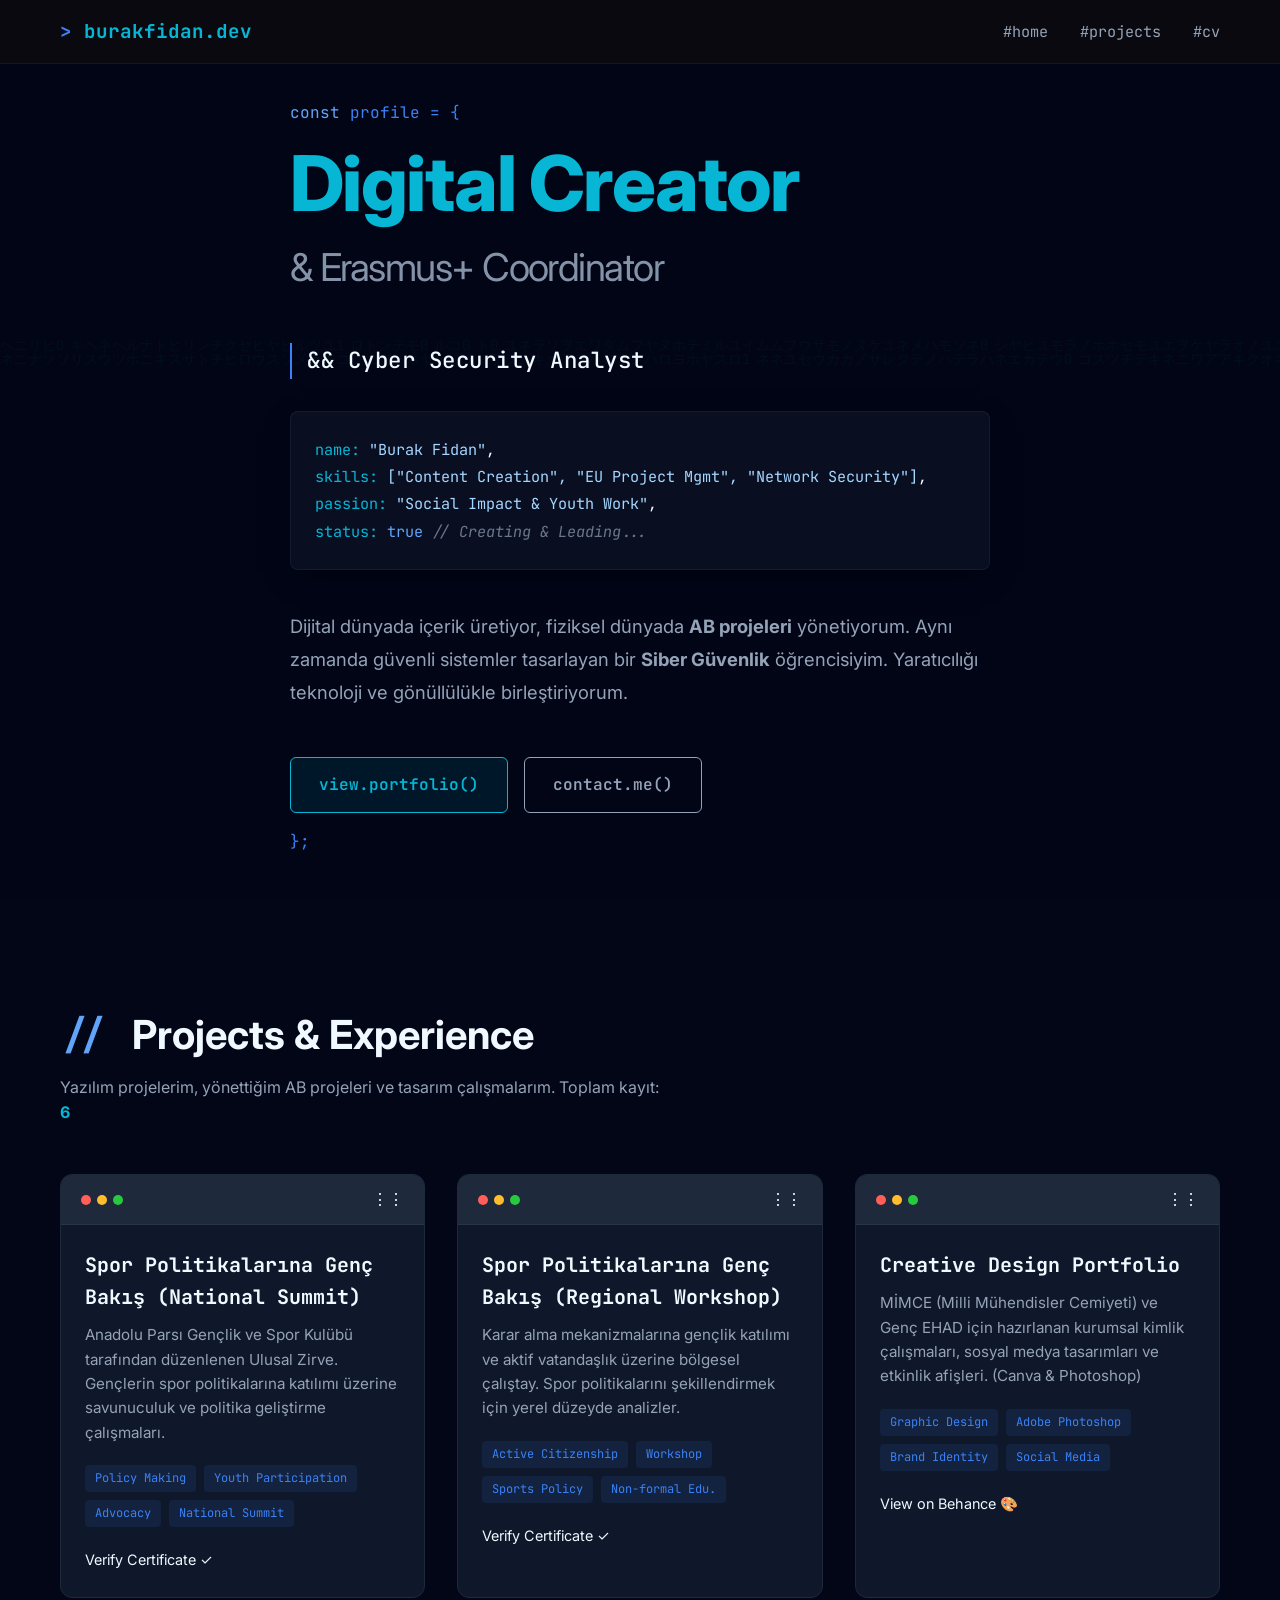
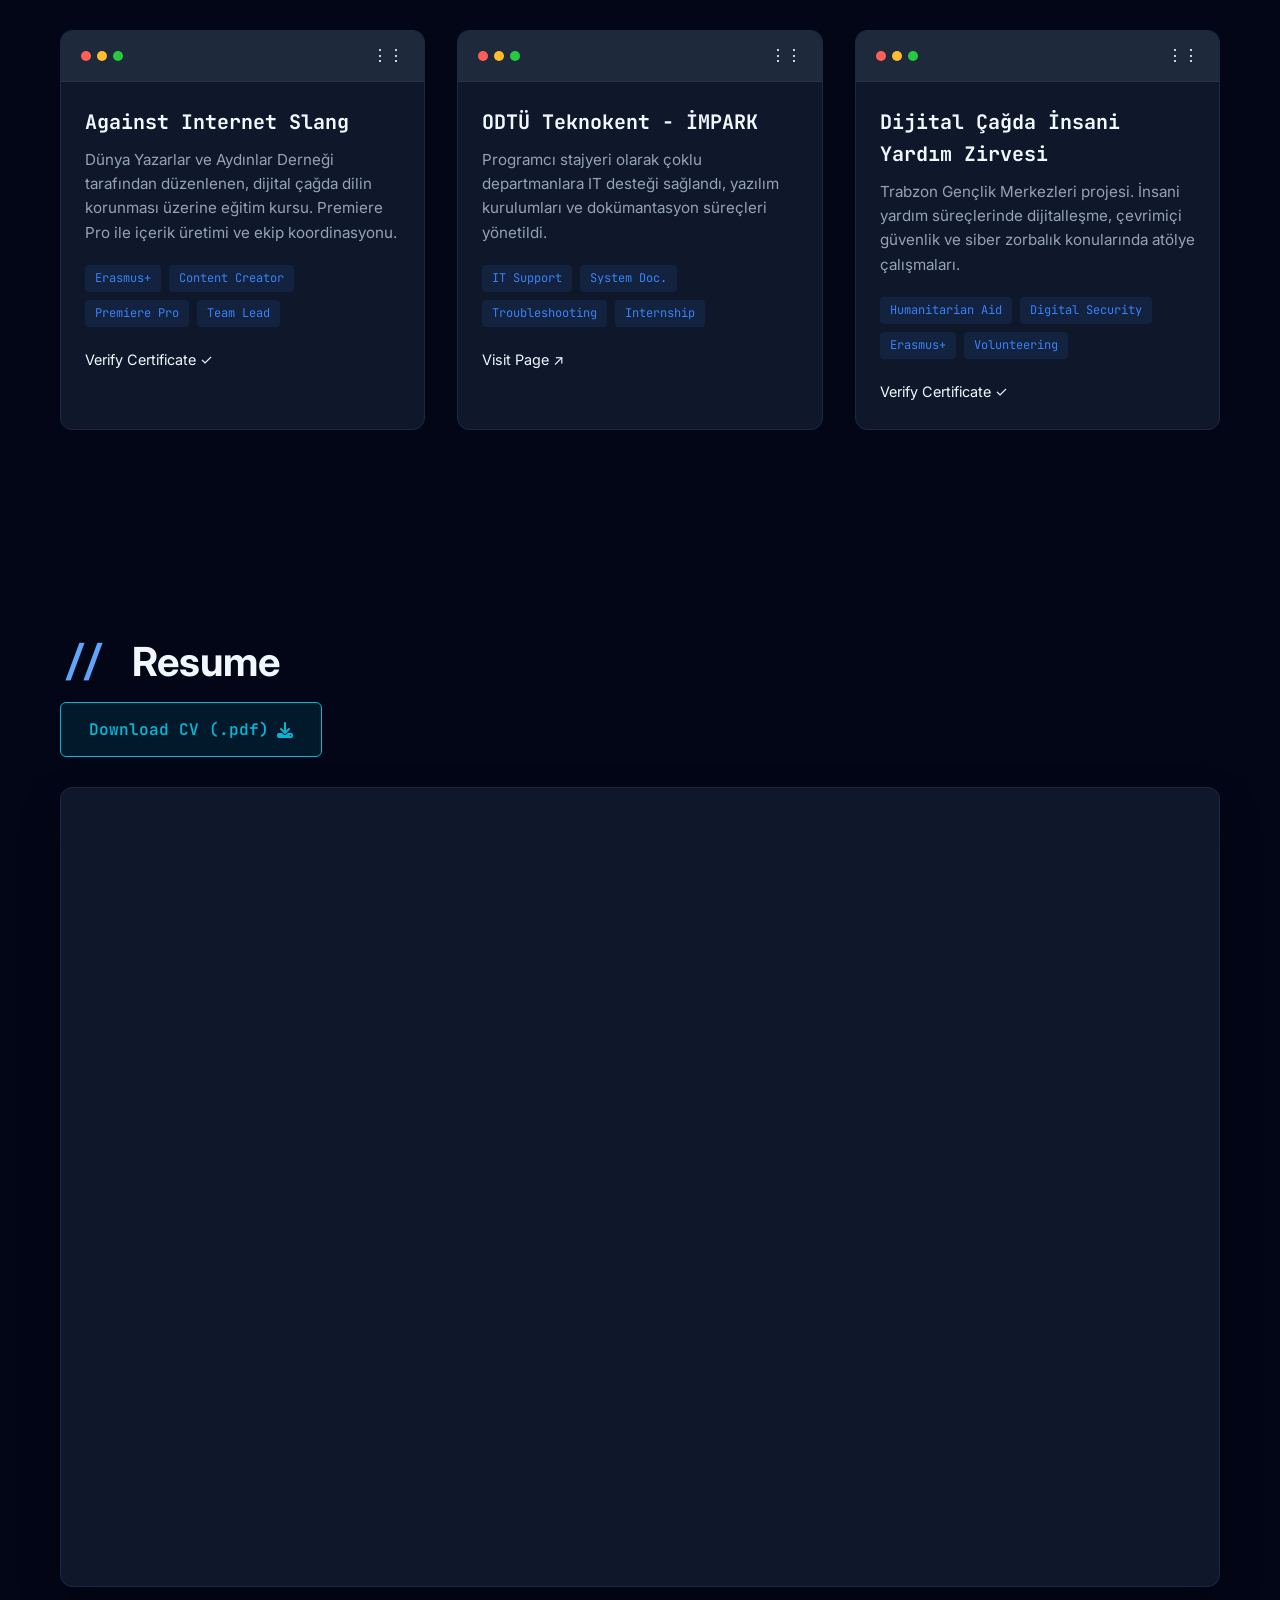
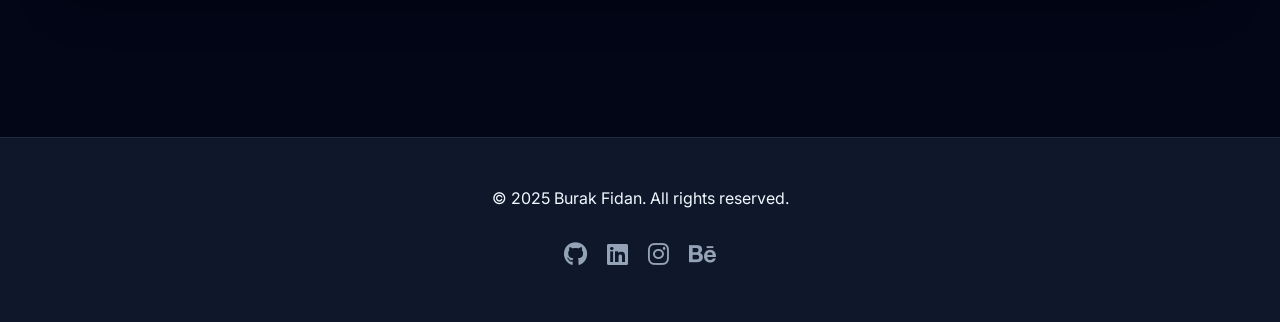
==== index.html @ ec89e3f3 "updated mails" ====
<!DOCTYPE html>
<html lang="tr">
<head>
    <meta charset="UTF-8">
    <meta name="viewport" content="width=device-width, initial-scale=1.0">
    <title>Burak Fidan | Cyber Security & Digital Creator</title>
    
    <link rel="stylesheet" href="styles.css">
    
    <link href="https://fonts.googleapis.com/css2?family=JetBrains+Mono:wght@300;400;500;600;700&family=Inter:wght@300;400;500;600;700&display=swap" rel="stylesheet">
    
    <link rel="stylesheet" href="https://cdnjs.cloudflare.com/ajax/libs/font-awesome/6.4.0/css/all.min.css">
</head>
<body>

    <canvas id="matrix" class="matrix-bg"></canvas>

    <header class="header">
        <nav class="nav">
            <div class="logo">burakfidan.dev</div>
            <ul class="nav-links">
                <li><a href="#home">#home</a></li>
                <li><a href="#projects">#projects</a></li>
                <li><a href="#cv">#cv</a></li>
            </ul>
        </nav>
    </header>

    <main>
        <section id="home" class="hero">
            <div class="container hero-container">
                <div class="hero-content">
                    <div class="code-prefix">
                        <span class="keyword">const</span> <span class="variable">profile</span> = {
                    </div>
                    
                    <h1 class="glitch-title">Digital Creator<br><span style="font-size: 0.6em; color: var(--text-secondary); font-weight: 400;">& Erasmus+ Coordinator</span></h1>
                    
                    <h2 class="hero-subtitle">&& Cyber Security Analyst</h2>

                    <div class="code-details">
                        <p>
                            <span class="key">name:</span> <span class="string">"Burak Fidan"</span>,<br>
                            <span class="key">skills:</span> <span class="string">["Content Creation", "EU Project Mgmt", "Network Security"]</span>,<br>
                            <span class="key">passion:</span> <span class="string">"Social Impact & Youth Work"</span>,<br>
                            <span class="key">status:</span> <span class="keyword">true</span> <span class="comment">// Creating & Leading...</span>
                        </p>
                    </div>

                    <p class="hero-description">
                        Dijital dünyada içerik üretiyor, fiziksel dünyada <strong>AB projeleri</strong> yönetiyorum. 
                        Aynı zamanda güvenli sistemler tasarlayan bir <strong>Siber Güvenlik</strong> öğrencisiyim. 
                        Yaratıcılığı teknoloji ve gönüllülükle birleştiriyorum.
                    </p>

                    <div class="cta-buttons">
                        <a href="#projects" class="btn btn-primary">
                            view.portfolio()
                        </a>
                        <a href="mailto:burakfedu@gmail.com" class="btn btn-secondary">
                            contact.me()
                        </a>
                    </div>
                    
                    <div class="code-prefix" style="margin-top: 1rem;">
                        };
                    </div>
                </div>
            </div>
        </section>

        <section id="projects" class="projects">
            <div class="container">
                <div class="section-header">
                    <h2 class="section-title"><span class="section-prefix">// </span>Projects & Experience</h2>
                    <p class="section-description">
                        Yazılım projelerim, yönettiğim AB projeleri ve tasarım çalışmalarım.
                        Toplam kayıt: <span id="projectCount" class="accent-text">0</span>
                    </p>
                </div>
                
                <div id="projects-grid" class="projects-grid"></div>
            </div>
        </section>

        <section id="cv" class="cv-section">
            <div class="container">
                <div class="section-header">
                    <h2 class="section-title"><span class="section-prefix">// </span>Resume</h2>
                    <div class="cv-controls">
                        <a href="cvBEF1.pdf" class="btn btn-primary" download>
                            Download CV (.pdf) <i class="fas fa-download"></i>
                        </a>
                    </div>
                </div>

                <div class="cv-container">
                    <div class="cv-viewer">
                        <iframe src="cvBEF1.pdf" title="CV Viewer"></iframe>
                    </div>
                </div>
            </div>
        </section>
    </main>

    <footer class="footer">
        <div class="container">
            <p>&copy; 2025 Burak Fidan. All rights reserved.</p>
            <div class="social-links">
                <a href="https://github.com/r8q" target="_blank" title="GitHub">
                    <i class="fab fa-github"></i>
                </a>
                
                <a href="https://linkedin.com/in/burakfidan" target="_blank" title="LinkedIn">
                    <i class="fab fa-linkedin"></i>
                </a>
                
                <a href="https://instagram.com/burakgsb" target="_blank" title="Instagram">
                    <i class="fab fa-instagram"></i>
                </a>

                <a href="https://www.behance.net/burakfday" target="_blank" title="Behance">
                    <i class="fab fa-behance"></i>
                </a>
            </div>
        </div>
    </footer>

    <script src="script.js"></script>
</body>
</html>
---- styles.css ----
@import url('https://fonts.googleapis.com/css2?family=JetBrains+Mono:wght@300;400;500;600;700&family=Inter:wght@300;400;500;600;700&display=swap');

:root {
    /* ARKA PLANLAR (Derin, Soğuk Gece Mavisi) */
    --bg-primary: #020617;   /* Çok koyu, siyaha yakın mavi */
    --bg-secondary: #0f172a; /* Bir tık açık, kartlar için */
    --bg-tertiary: #1e293b;  /* Başlık çubukları için */
    
    /* VURGU RENKLERİ (Sadece Mavi Tonları - Sarı Yok!) */
    --accent-green: #06b6d4; /* Ana Butonlar ve Vurgular (Camgöbeği/Cyan) */
    --accent-blue: #3b82f6;  /* İkincil detaylar (Elektrik Mavisi) */
    --accent-purple: #60a5fa; /* Üçüncü ton (Açık Gök Mavisi) */
    
    /* METİN RENKLERİ */
    --text-primary: #f0f9ff; /* Buz beyazı */
    --text-secondary: #94a3b8; /* Gri-Mavi metalik yazı */
    --border-color: #1e293b;
    
    /* Kod Renkleri (IDE Görünümü İçin) */
    --code-keyword: #c678dd;
    --code-string: #98c379;
    --code-comment: #5c6370;
}

* { margin: 0; padding: 0; box-sizing: border-box; }

html { scroll-behavior: smooth; }

body {
    font-family: 'Inter', sans-serif;
    background: var(--bg-primary);
    color: var(--text-primary);
    overflow-x: hidden;
    line-height: 1.6;
}

/* Matrix Effect Canvas */
.matrix-bg {
    position: fixed;
    top: 0; left: 0;
    width: 100%; height: 100%;
    z-index: -1;
    opacity: 0.05; /* Arka planı çok boğmaması için kısık opaklık */
    pointer-events: none;
}

.container {
    max-width: 1200px;
    margin: 0 auto;
    padding: 0 20px;
}

/* HEADER & NAV */
.header {
    position: fixed;
    top: 0; left: 0; width: 100%;
    background: rgba(2, 6, 23, 0.9); /* Temaya uygun koyu zemin */
    backdrop-filter: blur(10px);
    border-bottom: 1px solid rgba(255,255,255,0.05);
    z-index: 1000;
    padding: 1rem 0;
}

.nav {
    display: flex;
    justify-content: space-between;
    align-items: center;
    max-width: 1200px;
    margin: 0 auto;
    padding: 0 20px;
}

.logo {
    font-family: 'JetBrains Mono', monospace;
    font-weight: 700;
    color: var(--accent-green);
    font-size: 1.2rem;
}
.logo::before { content: '> '; color: var(--accent-blue); }

.nav-links {
    display: flex;
    gap: 2rem;
    list-style: none;
}

.nav-links a {
    color: var(--text-secondary);
    text-decoration: none;
    font-family: 'JetBrains Mono', monospace;
    font-size: 0.95rem;
    transition: color 0.3s;
}

.nav-links a:hover { color: var(--accent-green); }

/* --- HERO BÖLÜMÜ (KARŞILAMA EKRANI) --- */
.hero {
    min-height: 100vh;
    display: flex;
    align-items: center;
    padding-top: 100px;
    position: relative; 
    z-index: 5;
}

.hero-content {
    max-width: 900px;
    padding-bottom: 2rem;
}

/* Kod Ön Ekleri (const profile = { gibi) */
.code-prefix {
    font-family: 'JetBrains Mono', monospace;
    color: var(--accent-blue);
    margin-bottom: 1rem;
    font-size: 1rem;
}
.keyword { color: var(--accent-purple); }
.variable { color: var(--accent-blue); }
.string { color: #a5d6ff; } /* Mavi tonlu string rengi */
.key { color: var(--accent-green); }
.comment { color: var(--text-secondary); opacity: 0.7; font-style: italic; }

/* 1. Ana Başlık: Digital Creator */
.glitch-title {
    font-size: clamp(3rem, 6vw, 5.5rem);
    line-height: 1.1;
    font-weight: 800;
    margin-bottom: 1rem;
    color: var(--accent-green);
    letter-spacing: -0.02em;
}

/* 2. Alt Satır: Erasmus+ Coordinator */
.glitch-title span {
    display: block;
    margin-top: 15px; /* Digital Creator ile arasını açar */
    margin-bottom: 15px;
    font-size: 0.5em !important;
    color: var(--text-secondary);
    font-weight: 300;
    line-height: 1.4;
    opacity: 0.9;
}

/* 3. İkinci Başlık: Cyber Security Analyst */
.hero-subtitle {
    font-family: 'JetBrains Mono', monospace;
    font-size: 1.4rem;
    color: var(--text-primary);
    margin-top: 3rem; /* Yukarıdaki blokla arasını İYİCE AÇTIK */
    margin-bottom: 2rem;
    font-weight: 500;
    letter-spacing: 0.5px;
    border-left: 2px solid var(--accent-blue);
    padding-left: 15px; /* Sol tarafa çizgi ekleyip vurguladık */
}

/* 4. Kod Kutusu (Code Box) - Geri Getirilen Tasarım */
.code-details {
    background: rgba(15, 23, 42, 0.6); /* Yarı saydam koyu zemin */
    padding: 1.5rem;
    border-radius: 8px;
    border-left: 3px solid var(--accent-green); /* Neon sol çizgi */
    border: 1px solid rgba(255, 255, 255, 0.05); /* İnce çerçeve */
    font-family: 'JetBrains Mono', monospace;
    font-size: 0.95rem;
    line-height: 1.8;
    margin-bottom: 2.5rem;
    box-shadow: 0 10px 30px -10px rgba(0, 0, 0, 0.5); /* Derinlik */
    overflow-x: auto;
}

/* 5. Açıklama Metni */
.hero-description {
    font-size: 1.15rem;
    line-height: 1.8;
    color: var(--text-secondary);
    max-width: 700px;
    margin-bottom: 3rem;
}

/* BUTONLAR */
.cta-buttons {
    display: flex;
    gap: 1rem;
    position: relative;
    z-index: 10;
}

.btn {
    padding: 14px 28px;
    border-radius: 6px;
    text-decoration: none;
    font-family: 'JetBrains Mono', monospace;
    font-weight: 600;
    transition: all 0.3s ease;
    border: 1px solid transparent;
    display: inline-flex;
    align-items: center;
    gap: 8px;
}

.btn-primary {
    background: rgba(6, 182, 212, 0.1);
    border-color: var(--accent-green);
    color: var(--accent-green);
}
.btn-primary:hover {
    background: var(--accent-green);
    color: #020617; /* Hover olunca yazı siyah olsun */
    box-shadow: 0 0 20px rgba(6, 182, 212, 0.4);
}

.btn-secondary {
    border-color: var(--text-secondary);
    color: var(--text-secondary);
}
.btn-secondary:hover {
    border-color: var(--text-primary);
    color: var(--text-primary);
    background: rgba(255, 255, 255, 0.05);
}

/* PROJECTS SECTION */
.projects { padding: 100px 0; }

.section-title {
    font-size: 2.5rem;
    margin-bottom: 0.5rem;
    font-weight: 700;
}
.section-prefix { color: var(--accent-purple); font-family: 'JetBrains Mono', monospace; }
.section-description { color: var(--text-secondary); max-width: 600px; }
.accent-text { color: var(--accent-green); font-weight: bold; }

.projects-grid {
    display: grid;
    grid-template-columns: repeat(auto-fit, minmax(350px, 1fr));
    gap: 2rem;
    margin-top: 3rem;
}

.project-card {
    background: var(--bg-secondary);
    border: 1px solid var(--border-color);
    border-radius: 12px;
    overflow: hidden;
    transition: transform 0.3s, box-shadow 0.3s, border-color 0.3s;
    position: relative;
}
.project-card:hover {
    transform: translateY(-7px);
    border-color: var(--accent-green);
    box-shadow: 0 10px 30px rgba(6, 182, 212, 0.15);
}

.project-header {
    background: var(--bg-tertiary);
    padding: 12px 20px;
    display: flex;
    justify-content: space-between;
    align-items: center;
    border-bottom: 1px solid rgba(255,255,255,0.05);
}

.project-dots { display: flex; gap: 6px; }
.terminal-dot { width: 10px; height: 10px; border-radius: 50%; }
.dot-red { background: #ff5f56; }
.dot-yellow { background: #ffbd2e; }
.dot-green { background: #27ca3f; }

.project-body { padding: 1.5rem; }
.project-title { 
    color: var(--text-primary); 
    margin-bottom: 10px; 
    font-family: 'JetBrains Mono'; 
    font-size: 1.25rem;
}
.project-card:hover .project-title { color: var(--accent-green); }

.project-description { 
    font-size: 0.95rem; 
    color: var(--text-secondary); 
    margin-bottom: 20px; 
    line-height: 1.6;
}

.project-stack { display: flex; flex-wrap: wrap; gap: 8px; margin-bottom: 20px; }
.stack-item {
    font-size: 0.75rem;
    padding: 4px 10px;
    background: rgba(59, 130, 246, 0.1);
    color: var(--accent-blue);
    border-radius: 4px;
    font-family: 'JetBrains Mono';
}

.project-links a {
    color: var(--text-primary);
    text-decoration: none;
    font-size: 0.9rem;
    margin-right: 15px;
    border-bottom: 1px solid transparent;
    transition: all 0.2s;
}
.project-links a:hover {
    color: var(--accent-green);
    border-bottom-color: var(--accent-green);
}

/* CV SECTION */
.cv-section { padding: 100px 0; background: var(--bg-primary); }

.cv-viewer {
    width: 100%;
    height: 85vh;
    min-height: 800px;
    background: var(--bg-secondary);
    border: 1px solid var(--border-color);
    border-radius: 12px;
    margin-top: 30px;
    overflow: hidden;
    box-shadow: 0 20px 40px rgba(0,0,0,0.3);
}
.cv-viewer iframe { width: 100%; height: 100%; border: none; }

/* FOOTER */
.footer {
    padding: 3rem 0;
    text-align: center;
    border-top: 1px solid var(--border-color);
    margin-top: 50px;
    background: var(--bg-secondary);
}
.social-links { margin-top: 1.5rem; display: flex; justify-content: center; gap: 20px; }
.social-links a { 
    color: var(--text-secondary); 
    font-size: 1.5rem; 
    transition: transform 0.3s, color 0.3s;
}
.social-links a:hover { 
    color: var(--accent-green); 
    transform: translateY(-3px);
}

/* SCROLLBAR */
::-webkit-scrollbar { width: 10px; }
::-webkit-scrollbar-track { background: var(--bg-primary); }
::-webkit-scrollbar-thumb { 
    background: var(--bg-tertiary); 
    border-radius: 5px; 
}
::-webkit-scrollbar-thumb:hover { background: var(--accent-blue); }

/* Responsive Adjustments */
@media (max-width: 768px) {
    .nav-links { display: none; }
    .hero { padding-top: 120px; align-items: flex-start; }
    .hero h1 { font-size: 2.8rem; }
    .cv-viewer { height: 60vh; min-height: 500px; }
    .cta-buttons { flex-direction: column; width: 100%; }
    .btn { width: 100%; justify-content: center; }
}
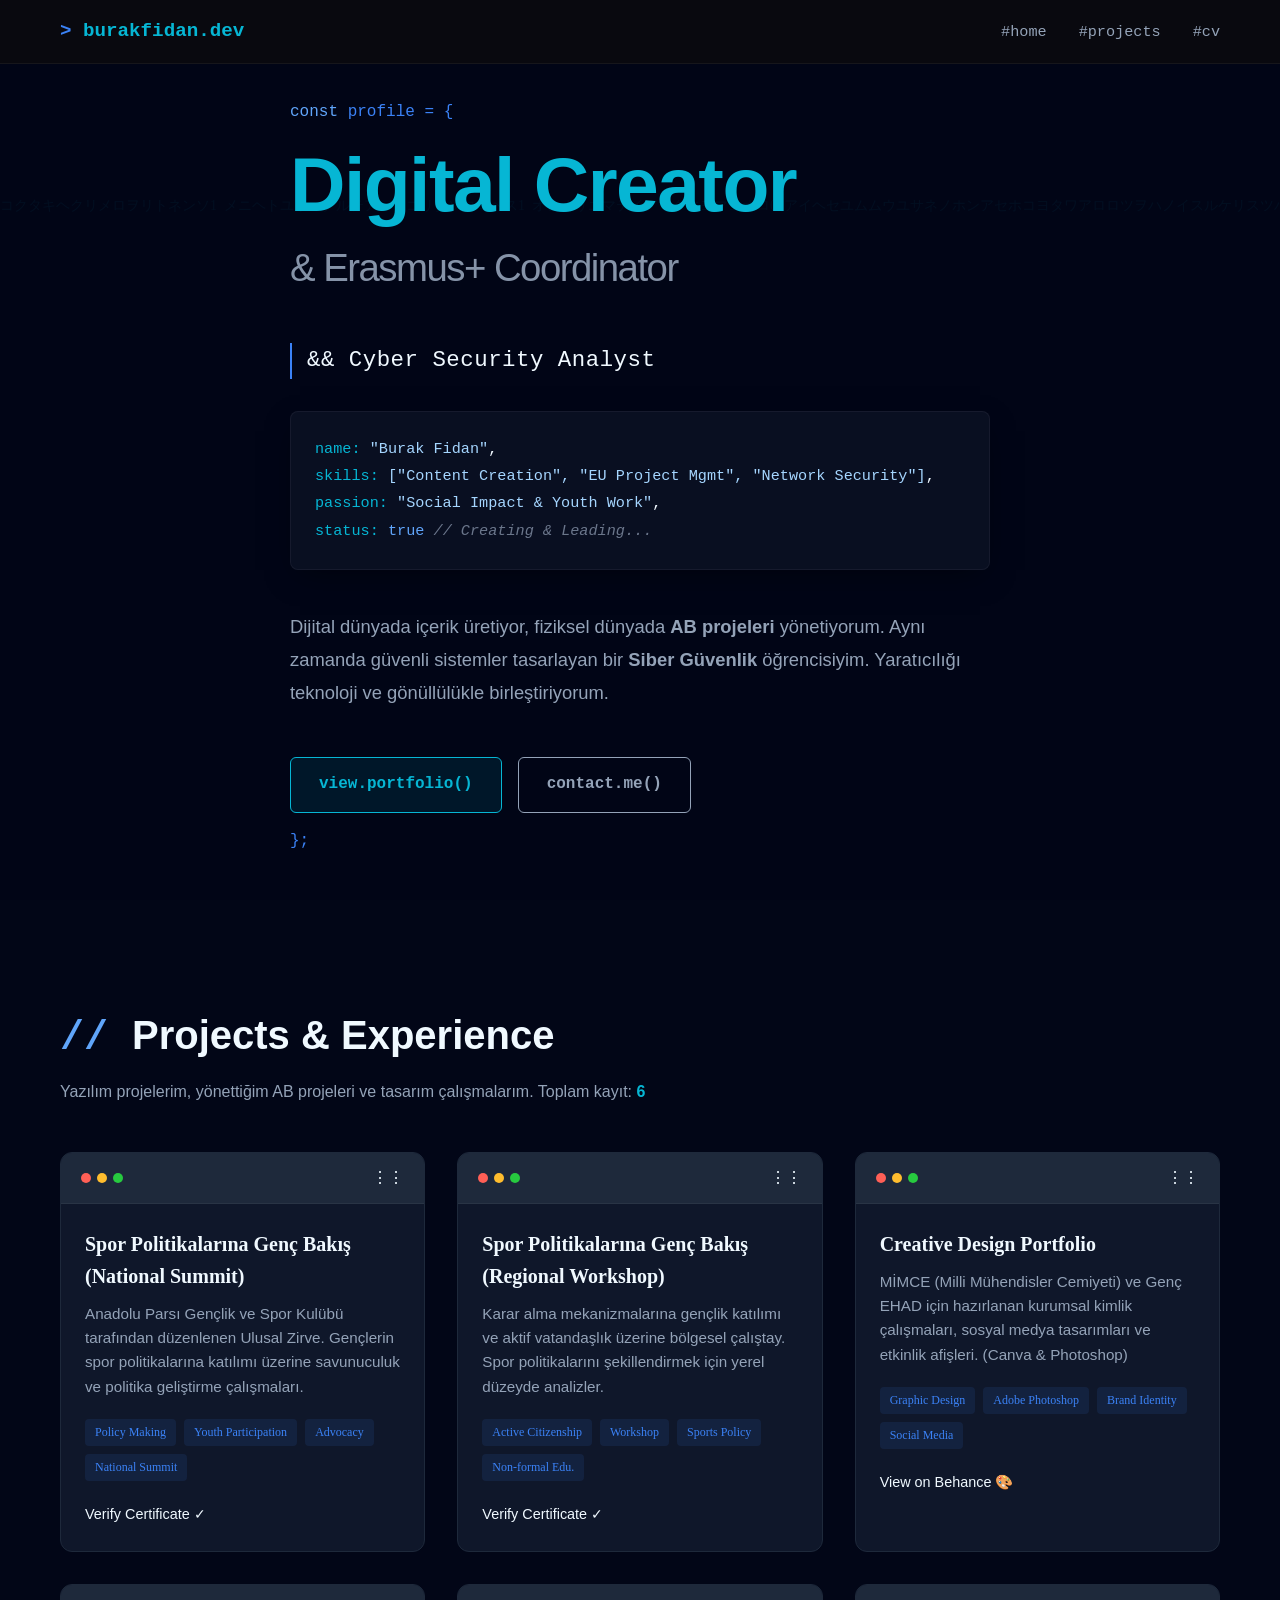
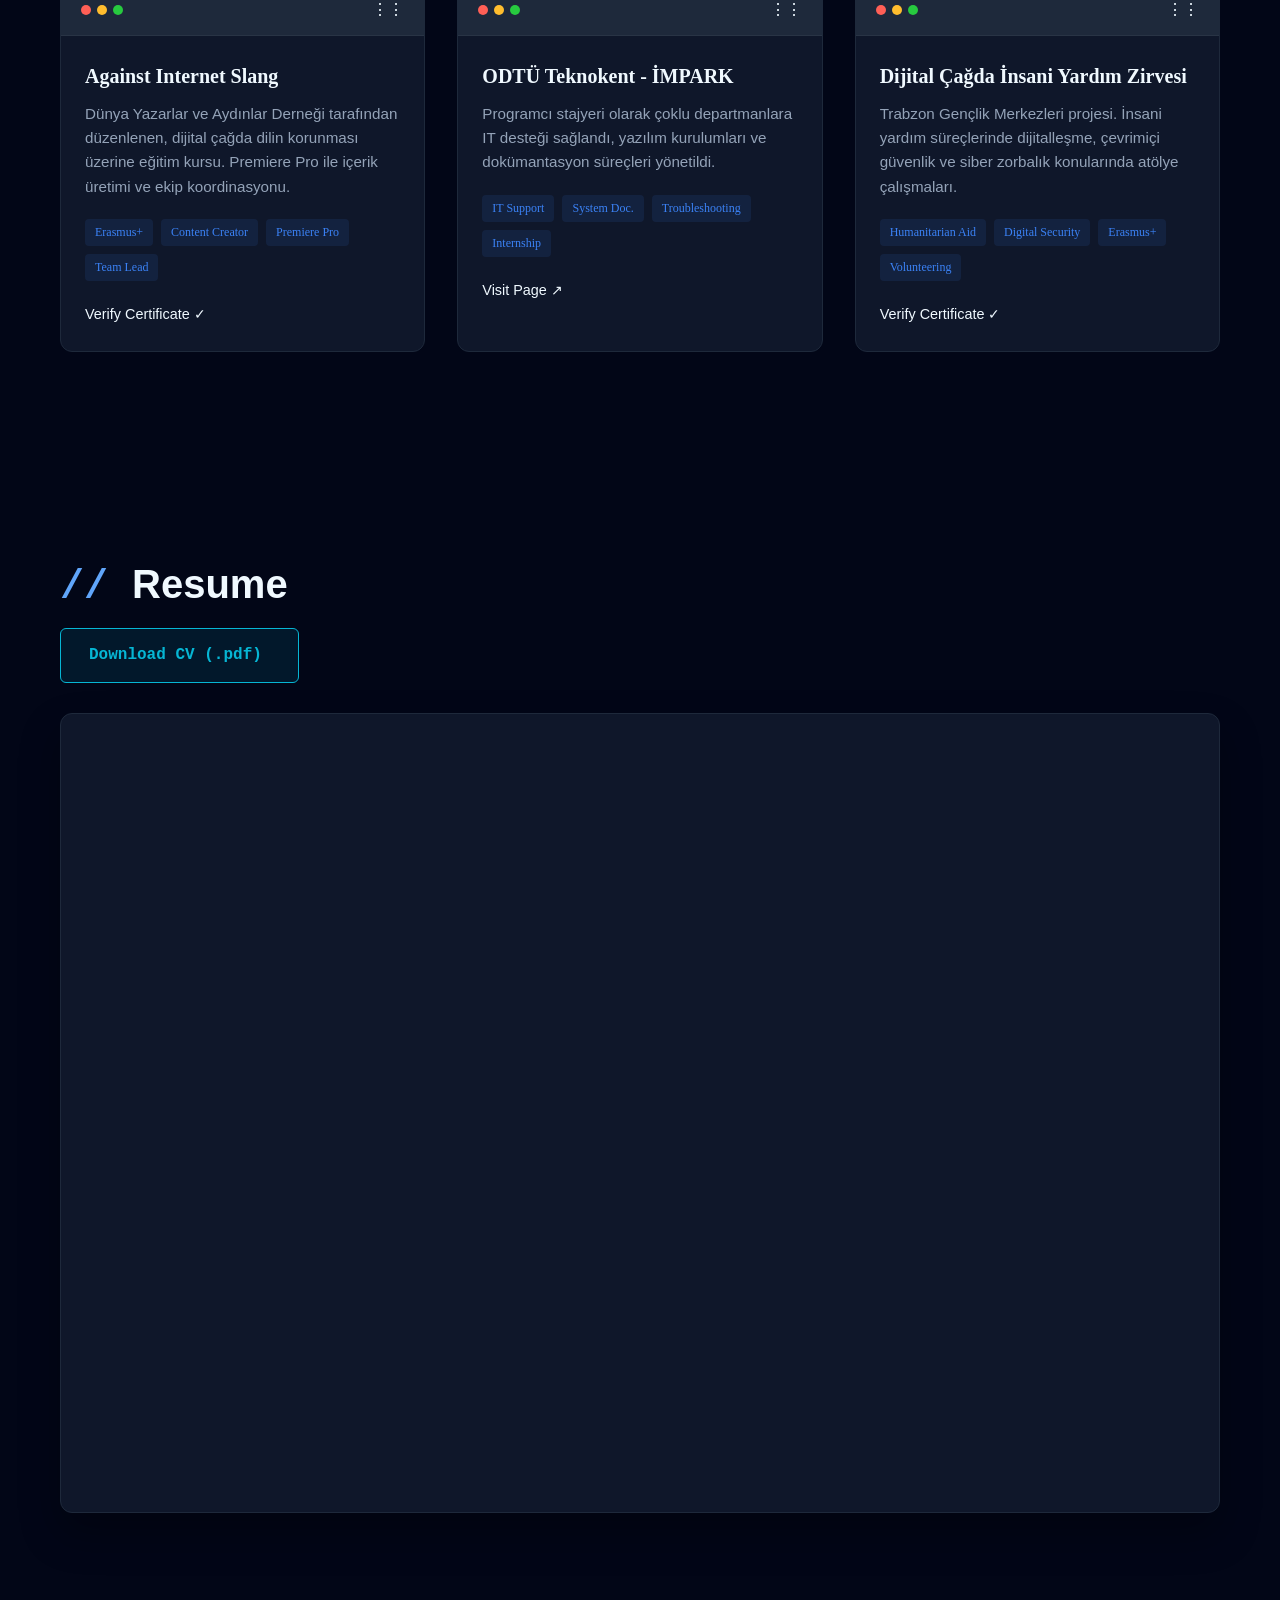
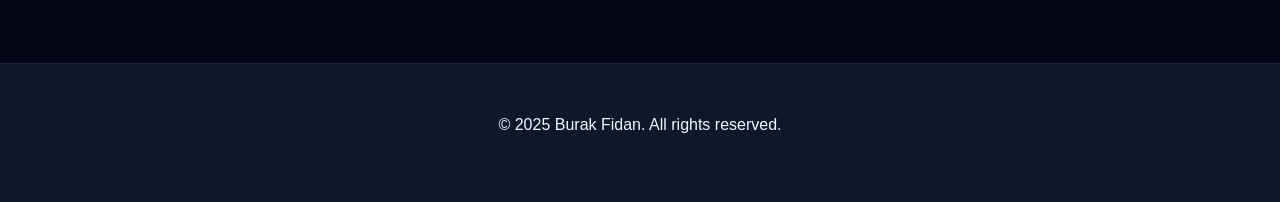
==== commit de212788: "Add files via upload" ====
--- a/index.html
+++ b/index.html
@@ -8,10 +8,8 @@
     <link rel="stylesheet" href="styles.css">
     
     <link href="https://fonts.googleapis.com/css2?family=JetBrains+Mono:wght@300;400;500;600;700&family=Inter:wght@300;400;500;600;700&display=swap" rel="stylesheet">
-    
-    <link rel="stylesheet" href="https://cdnjs.cloudflare.com/ajax/libs/font-awesome/6.4.0/css/all.min.css">
-</head>
-<body>
+    <meta http-equiv="Content-Security-Policy" content="default-src 'self'; script-src 'self' 'unsafe-inline'; style-src 'self' 'unsafe-inline' https://fonts.googleapis.com https://cdnjs.cloudflare.com; font-src 'self' https://fonts.gstatic.com https://cdnjs.cloudflare.com; img-src 'self' data:;">
+<link rel="stylesheet" href="https://..." integrity="sha512-iecdLmaskl7CVkqkXNQ/ZH/XLlvWZOJyj7Yy7tcenmpD1ypASozpmT/E0iPtmFIB46ZmdtAc9eNBvH0H/ZpiBw==" crossorigin="anonymous" referrerpolicy="no-referrer" /><body>
 
     <canvas id="matrix" class="matrix-bg"></canvas>
 
@@ -57,7 +55,7 @@
                         <a href="#projects" class="btn btn-primary">
                             view.portfolio()
                         </a>
-                        <a href="mailto:burakfedu@gmail.com" class="btn btn-secondary">
+                        <a href="mailto:contact@burakfidan.com.tr" class="btn btn-secondary">
                             contact.me()
                         </a>
                     </div>
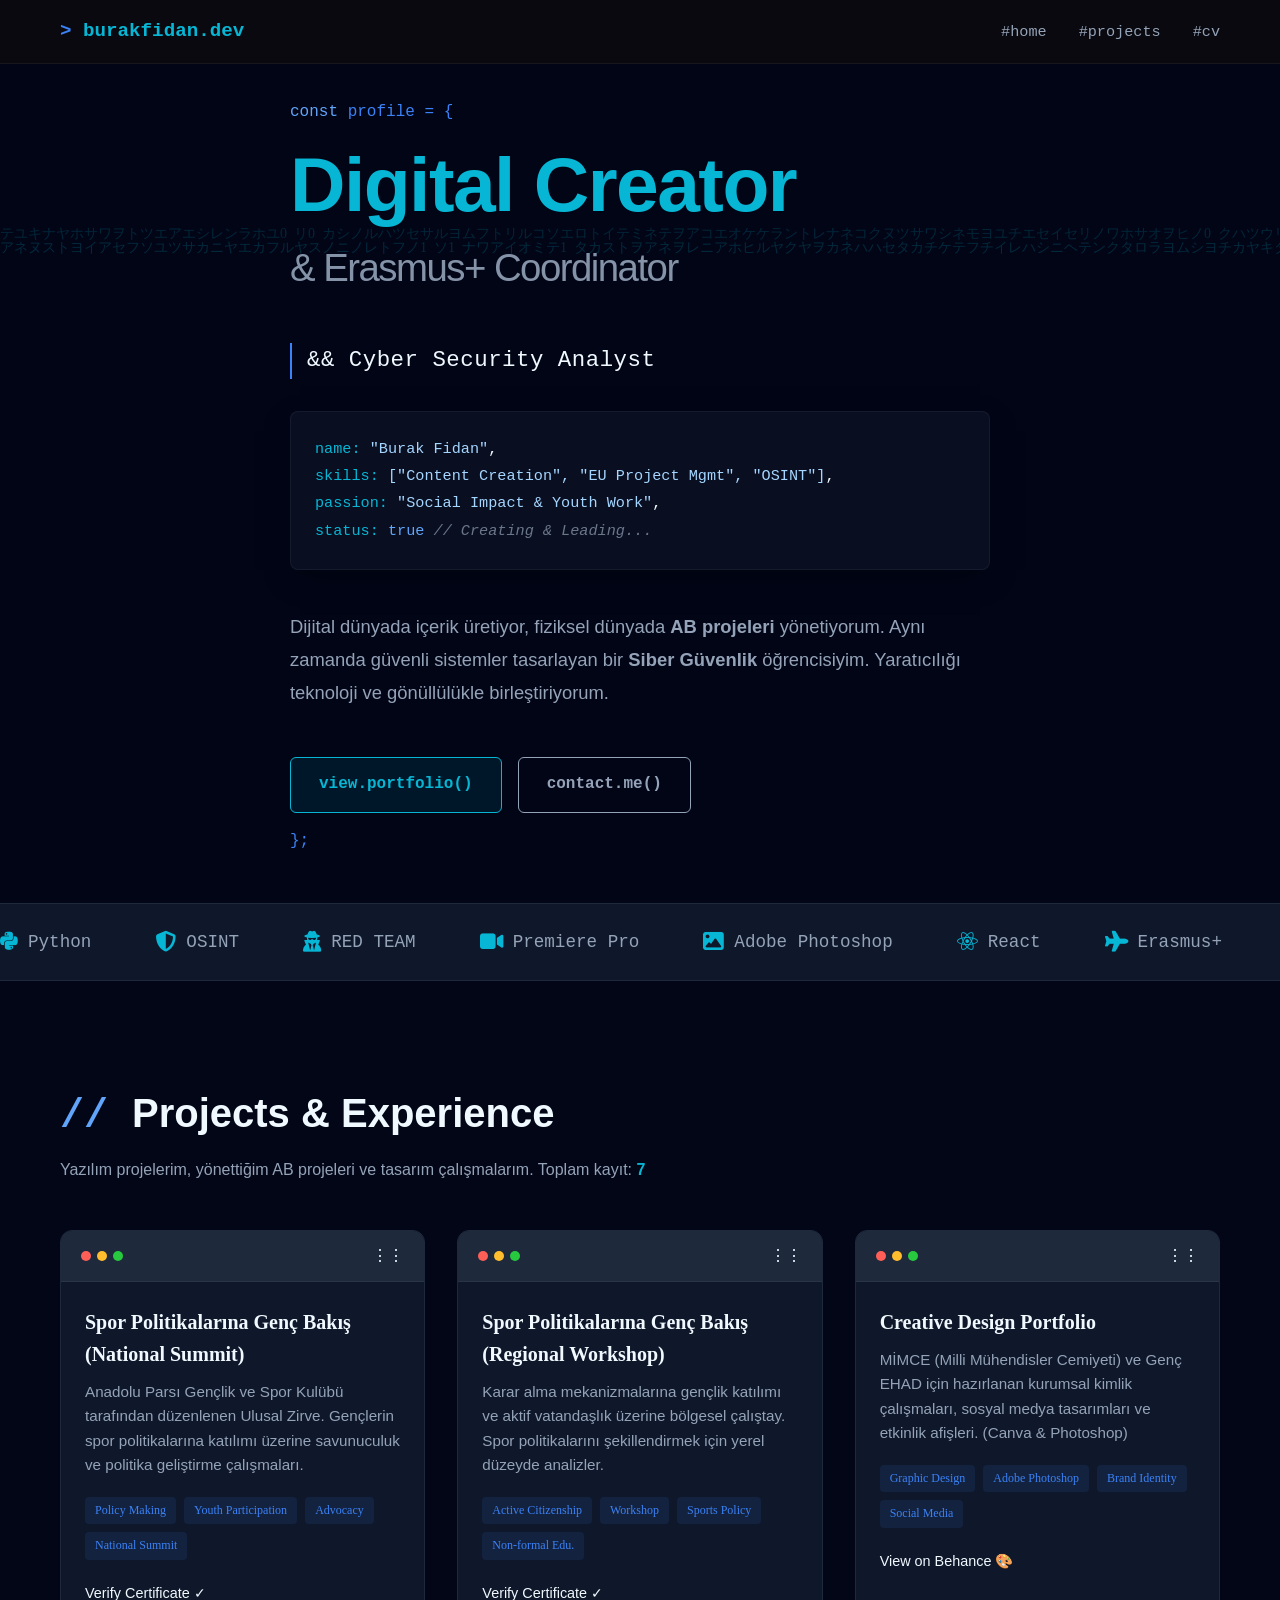
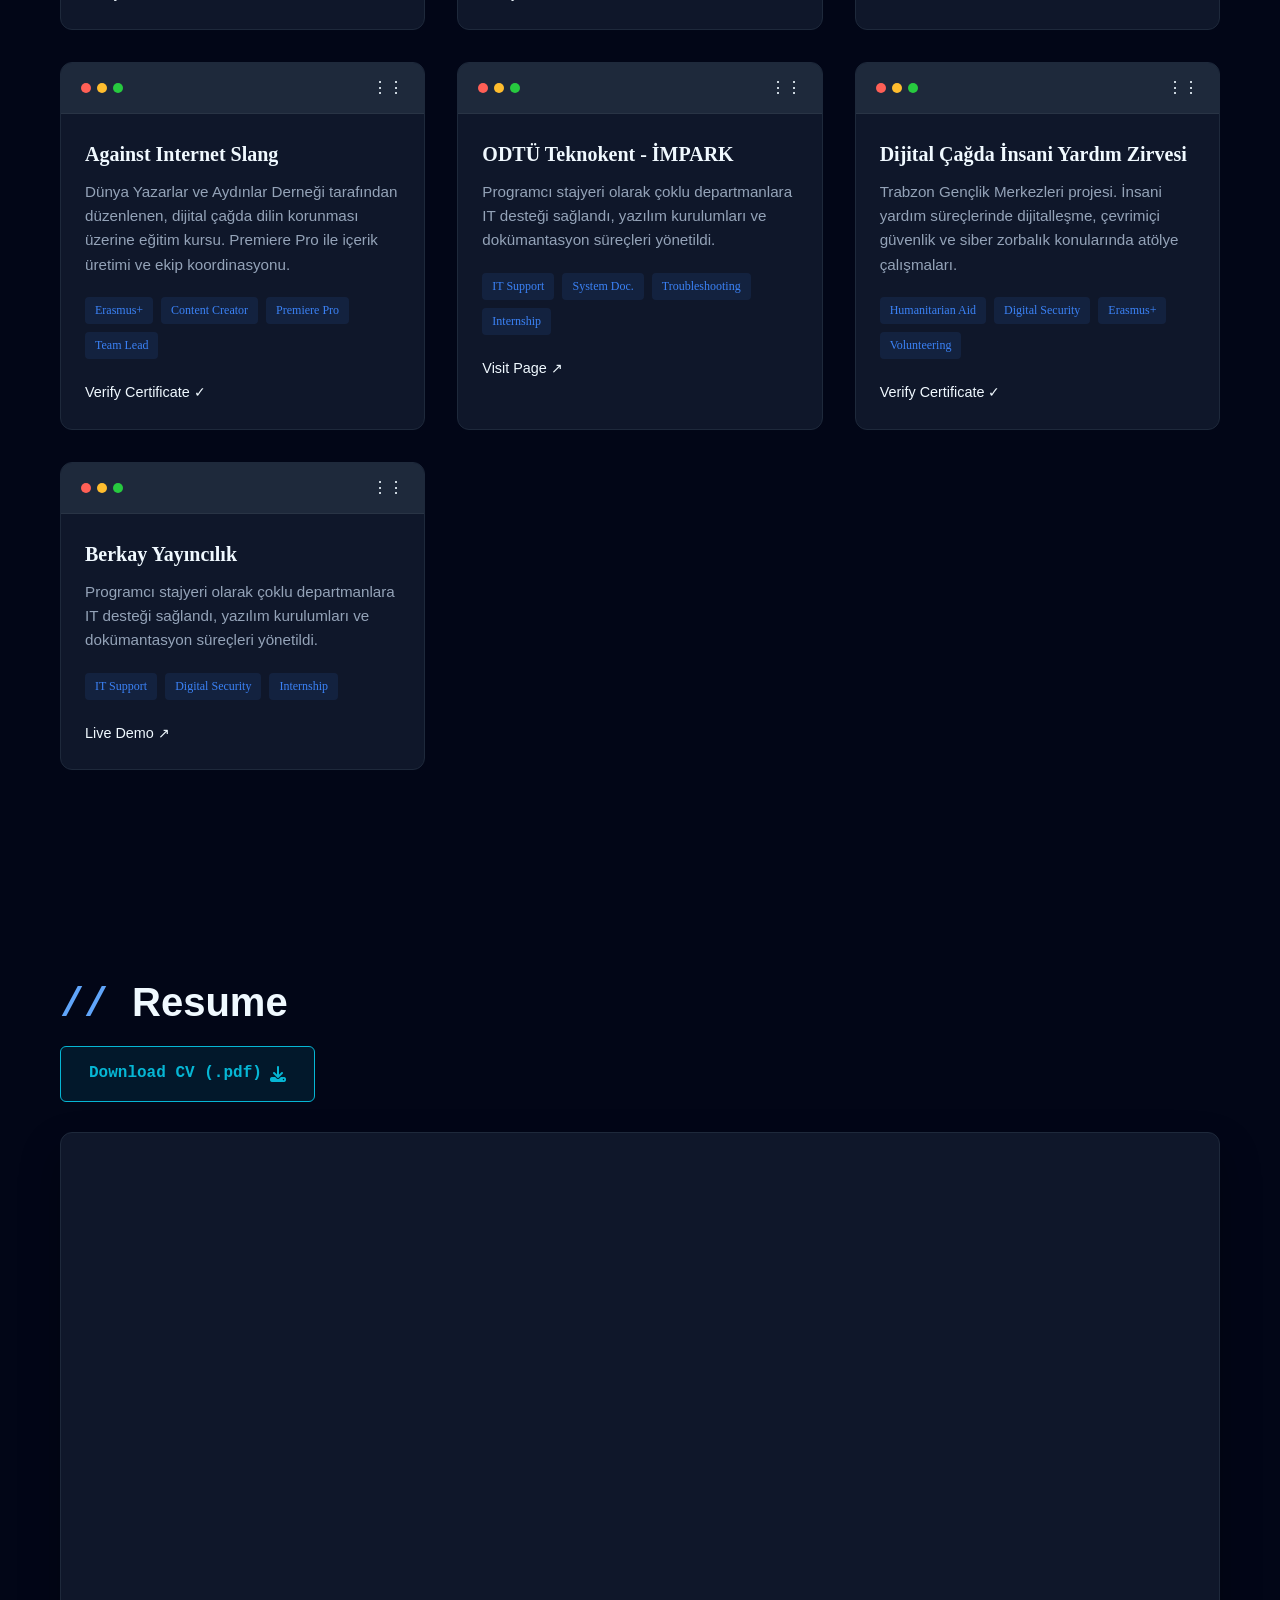
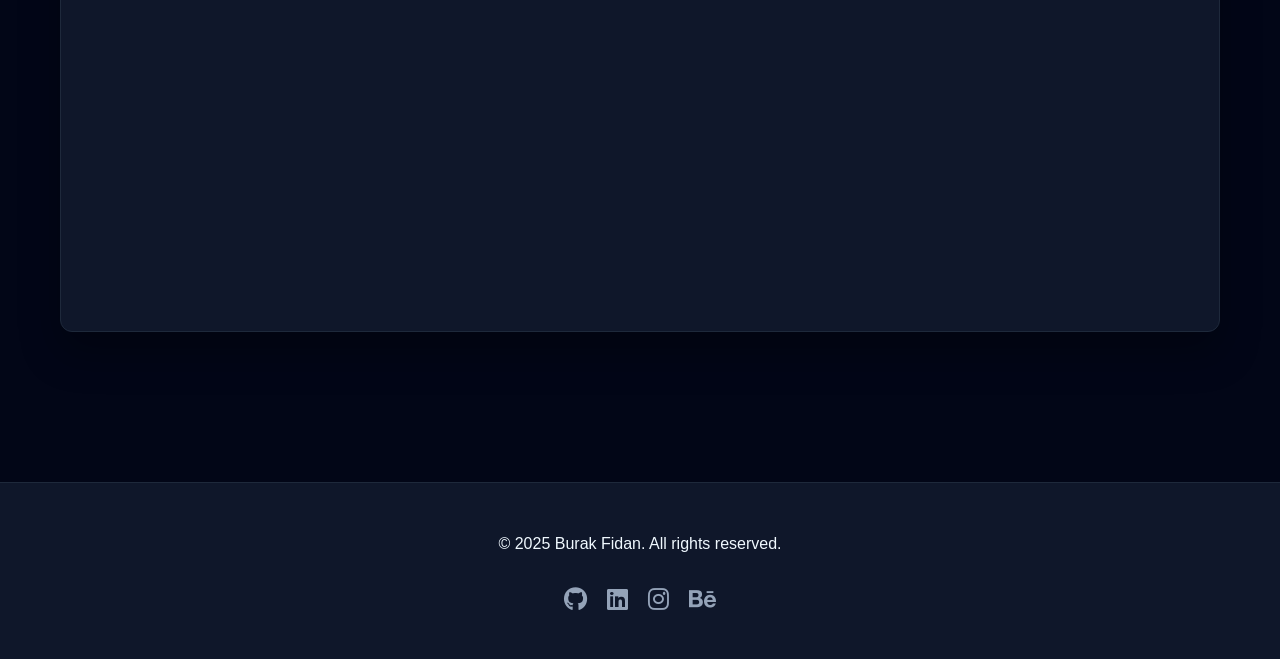
==== commit a557f76c: "Add files via upload" ====
--- a/index.html
+++ b/index.html
@@ -8,8 +8,12 @@
     <link rel="stylesheet" href="styles.css">
     
     <link href="https://fonts.googleapis.com/css2?family=JetBrains+Mono:wght@300;400;500;600;700&family=Inter:wght@300;400;500;600;700&display=swap" rel="stylesheet">
+    
+    <link rel="stylesheet" href="https://cdnjs.cloudflare.com/ajax/libs/font-awesome/6.4.0/css/all.min.css">
+
     <meta http-equiv="Content-Security-Policy" content="default-src 'self'; script-src 'self' 'unsafe-inline'; style-src 'self' 'unsafe-inline' https://fonts.googleapis.com https://cdnjs.cloudflare.com; font-src 'self' https://fonts.gstatic.com https://cdnjs.cloudflare.com; img-src 'self' data:;">
-<link rel="stylesheet" href="https://..." integrity="sha512-iecdLmaskl7CVkqkXNQ/ZH/XLlvWZOJyj7Yy7tcenmpD1ypASozpmT/E0iPtmFIB46ZmdtAc9eNBvH0H/ZpiBw==" crossorigin="anonymous" referrerpolicy="no-referrer" /><body>
+</head>
+<body>
 
     <canvas id="matrix" class="matrix-bg"></canvas>
 
@@ -39,7 +43,7 @@
                     <div class="code-details">
                         <p>
                             <span class="key">name:</span> <span class="string">"Burak Fidan"</span>,<br>
-                            <span class="key">skills:</span> <span class="string">["Content Creation", "EU Project Mgmt", "Network Security"]</span>,<br>
+                            <span class="key">skills:</span> <span class="string">["Content Creation", "EU Project Mgmt", "OSINT"]</span>,<br>
                             <span class="key">passion:</span> <span class="string">"Social Impact & Youth Work"</span>,<br>
                             <span class="key">status:</span> <span class="keyword">true</span> <span class="comment">// Creating & Leading...</span>
                         </p>
@@ -66,6 +70,28 @@
                 </div>
             </div>
         </section>
+
+        <div class="tech-marquee">
+            <div class="marquee-content">
+                <div class="tech-item"><i class="fab fa-python"></i> Python</div>
+                <div class="tech-item"><i class="fas fa-shield-alt"></i> OSINT</div>
+                <div class="tech-item"><i class="fas fa-user-secret"></i> RED TEAM</div>
+                <div class="tech-item"><i class="fas fa-video"></i> Premiere Pro</div>
+                <div class="tech-item"><i class="fas fa-image"></i> Adobe Photoshop</div>
+                <div class="tech-item"><i class="fab fa-react"></i> React</div>
+                <div class="tech-item"><i class="fas fa-plane"></i> Erasmus+</div>
+                <div class="tech-item"><i class="fas fa-camera"></i> Photography</div>
+                
+                <div class="tech-item"><i class="fab fa-python"></i> Python</div>
+                <div class="tech-item"><i class="fas fa-shield-alt"></i> OSINT</div>
+                <div class="tech-item"><i class="fas fa-user-secret"></i> RED TEAM</div>
+                <div class="tech-item"><i class="fas fa-video"></i> Premiere Pro</div>
+                <div class="tech-item"><i class="fas fa-image"></i> Adobe Photoshop</div>
+                <div class="tech-item"><i class="fab fa-react"></i> React</div>
+                <div class="tech-item"><i class="fas fa-plane"></i> Erasmus+</div>
+                <div class="tech-item"><i class="fas fa-camera"></i> Photography</div>
+            </div>
+        </div>
 
         <section id="projects" class="projects">
             <div class="container">
--- a/styles.css
+++ b/styles.css
@@ -35,14 +35,18 @@
 }
 
 /* Matrix Effect Canvas */
-.matrix-bg {
+ .matrix-bg {
     position: fixed;
     top: 0; left: 0;
     width: 100%; height: 100%;
     z-index: -1;
-    opacity: 0.05; /* Arka planı çok boğmaması için kısık opaklık */
+    
+    /* ESKİSİ: opacity: 0.05; (Çok silikti) */
+    opacity: 0.2; /* YENİ: Daha görünür olması için artırdık */
+    
     pointer-events: none;
 }
+
 
 .container {
     max-width: 1200px;
@@ -309,7 +313,50 @@
     color: var(--accent-green);
     border-bottom-color: var(--accent-green);
 }
-
+/* --- TECH MARQUEE (KAYAN ŞERİT) --- */
+.tech-marquee {
+    background: var(--bg-secondary);
+    border-top: 1px solid var(--border-color);
+    border-bottom: 1px solid var(--border-color);
+    padding: 1.5rem 0;
+    overflow: hidden; /* Taşmaları gizle */
+    position: relative;
+    z-index: 2;
+}
+
+.marquee-content {
+    display: flex;
+    gap: 4rem; /* Öğeler arası boşluk */
+    animation: scroll 25s linear infinite; /* Kayma animasyonu */
+    width: max-content; /* İçerik kadar genişle */
+}
+
+.tech-item {
+    font-family: 'JetBrains Mono', monospace;
+    color: var(--text-secondary);
+    font-size: 1.1rem;
+    font-weight: 500;
+    display: flex;
+    align-items: center;
+    gap: 10px;
+    white-space: nowrap; /* Alt satıra inme */
+}
+
+.tech-item i {
+    color: var(--accent-green);
+    font-size: 1.3rem;
+}
+
+/* Kayma Animasyonu */
+@keyframes scroll {
+    0% { transform: translateX(0); }
+    100% { transform: translateX(-50%); } /* Yarısına kadar kaydırıp başa sarar */
+}
+
+/* Hover yapınca dursun (İncelemek isteyenler için) */
+.tech-marquee:hover .marquee-content {
+    animation-play-state: paused;
+}
 /* CV SECTION */
 .cv-section { padding: 100px 0; background: var(--bg-primary); }
 
@@ -362,4 +409,4 @@
     .cv-viewer { height: 60vh; min-height: 500px; }
     .cta-buttons { flex-direction: column; width: 100%; }
     .btn { width: 100%; justify-content: center; }
-}+}
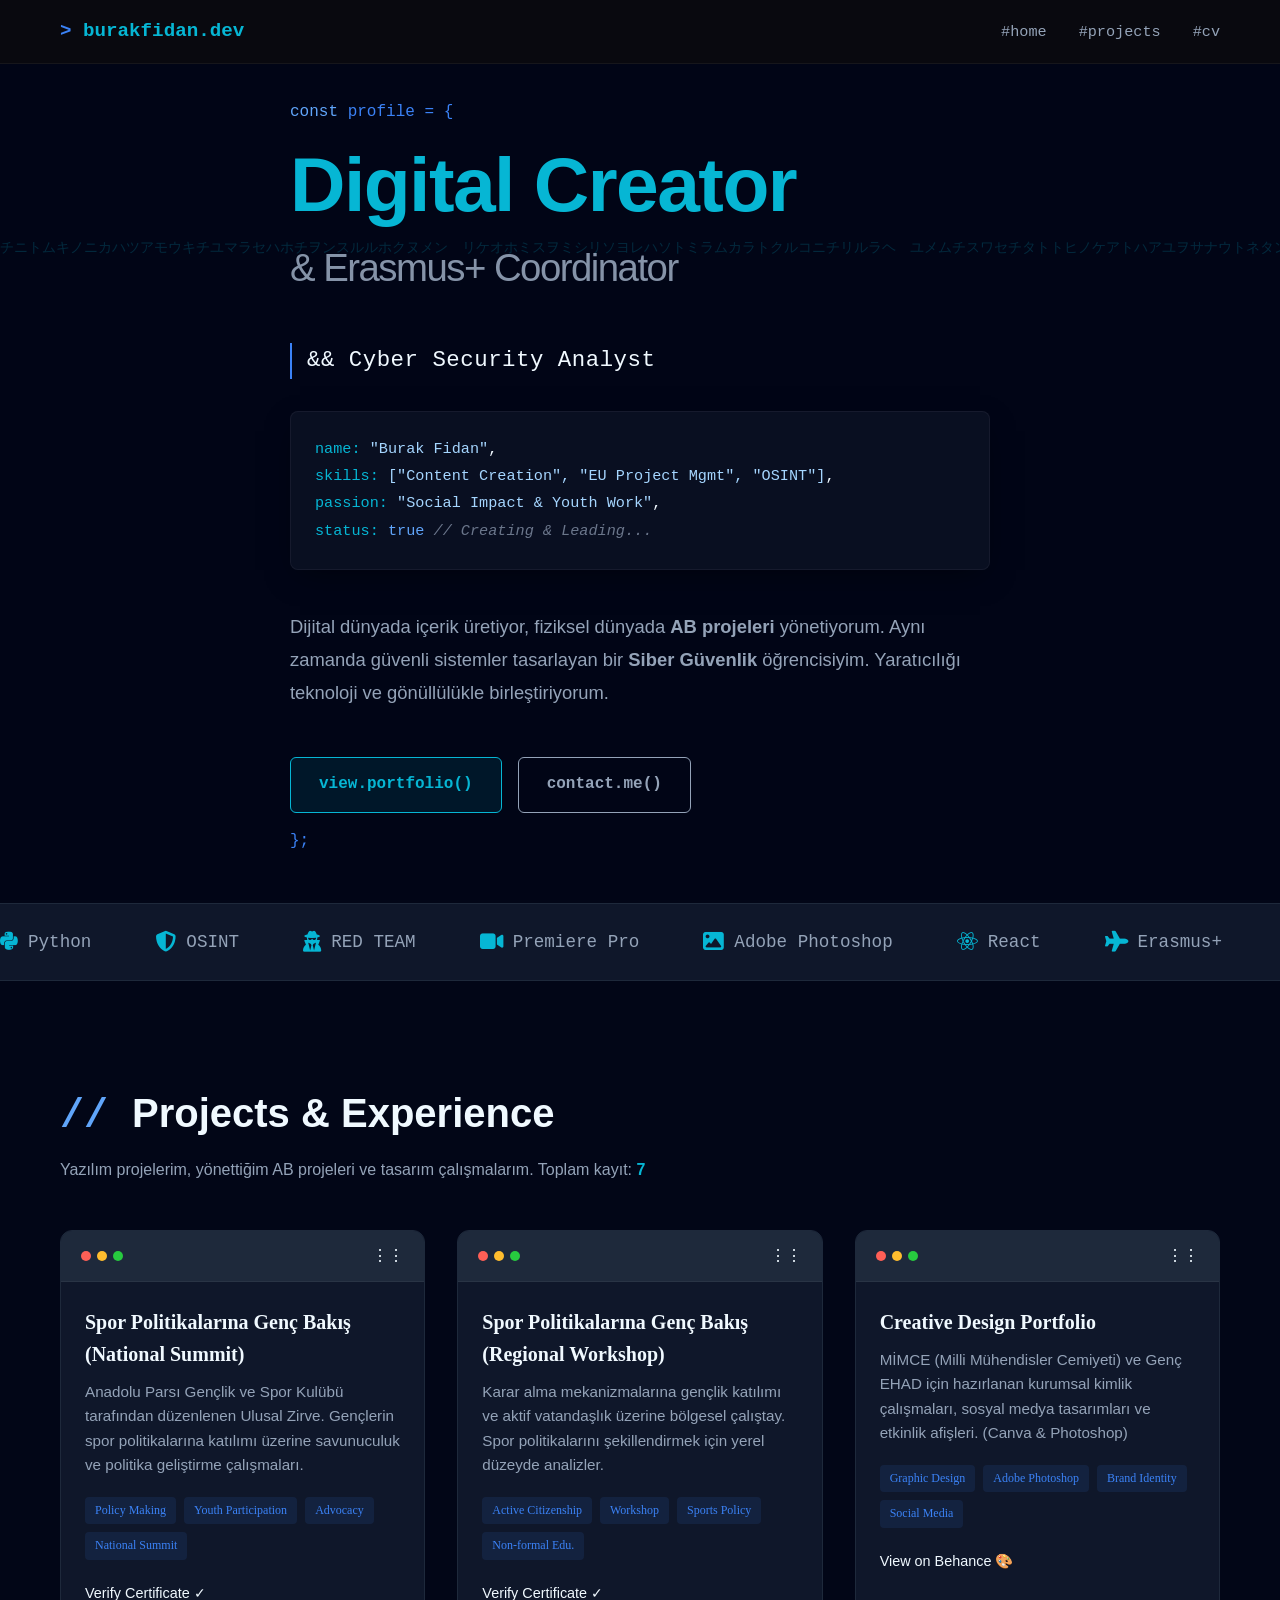
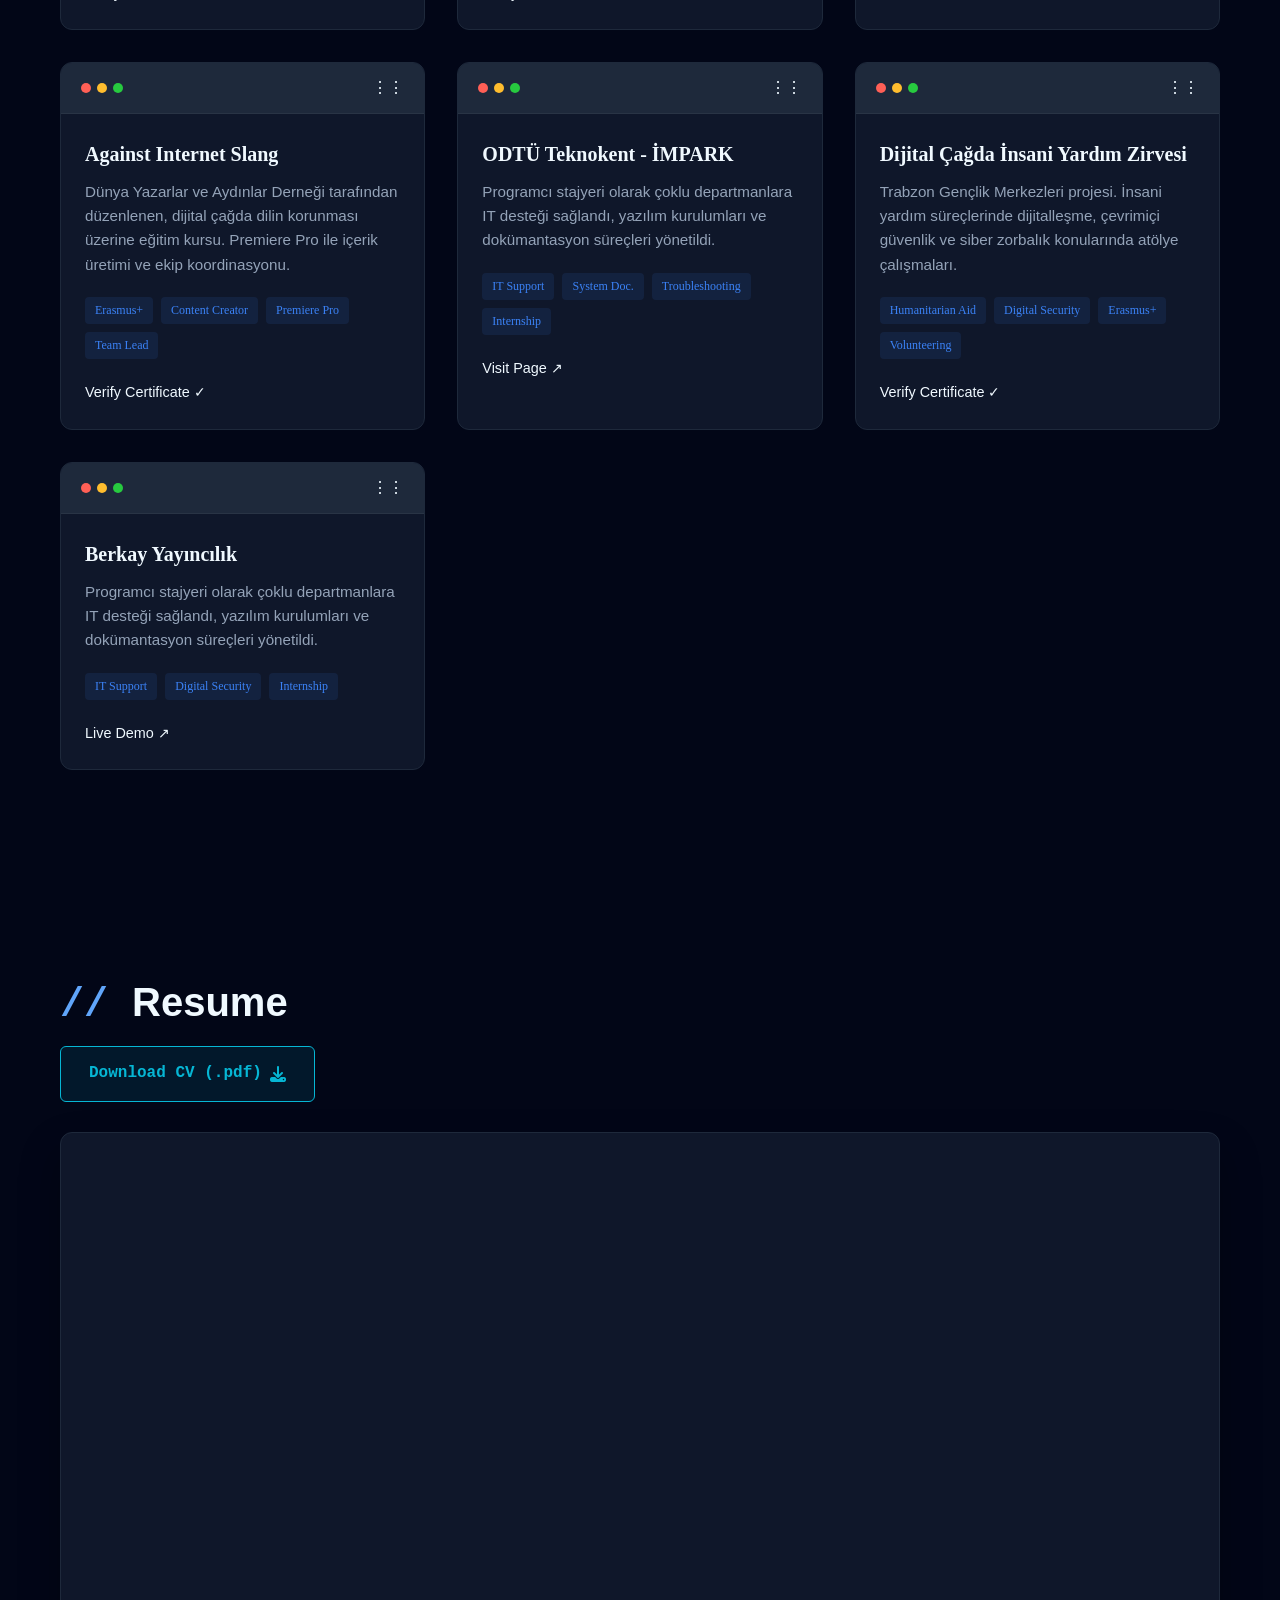
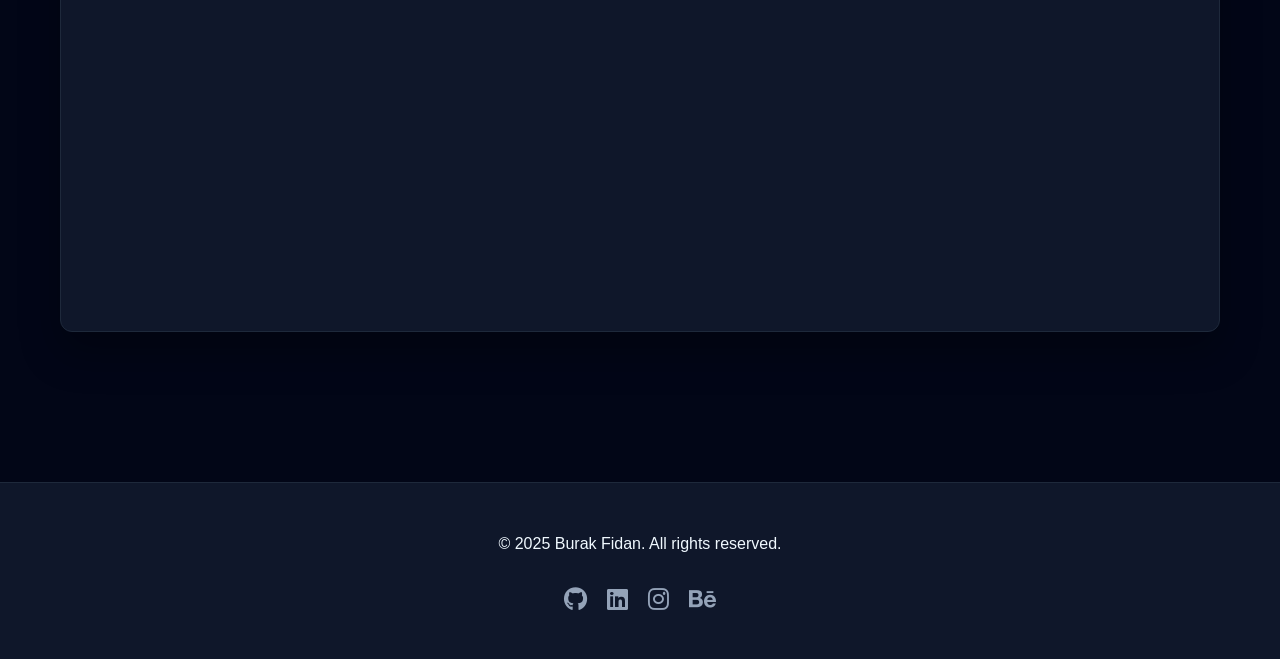
==== commit 849834ac: "Add files via upload" ====
--- a/index.html
+++ b/index.html
@@ -112,7 +112,7 @@
                 <div class="section-header">
                     <h2 class="section-title"><span class="section-prefix">// </span>Resume</h2>
                     <div class="cv-controls">
-                        <a href="cvBEF1.pdf" class="btn btn-primary" download>
+                        <a href="cvBEF2.pdf" class="btn btn-primary" download>
                             Download CV (.pdf) <i class="fas fa-download"></i>
                         </a>
                     </div>
@@ -120,7 +120,7 @@
 
                 <div class="cv-container">
                     <div class="cv-viewer">
-                        <iframe src="cvBEF1.pdf" title="CV Viewer"></iframe>
+                        <iframe src="cvBEF2.pdf" title="CV Viewer"></iframe>
                     </div>
                 </div>
             </div>
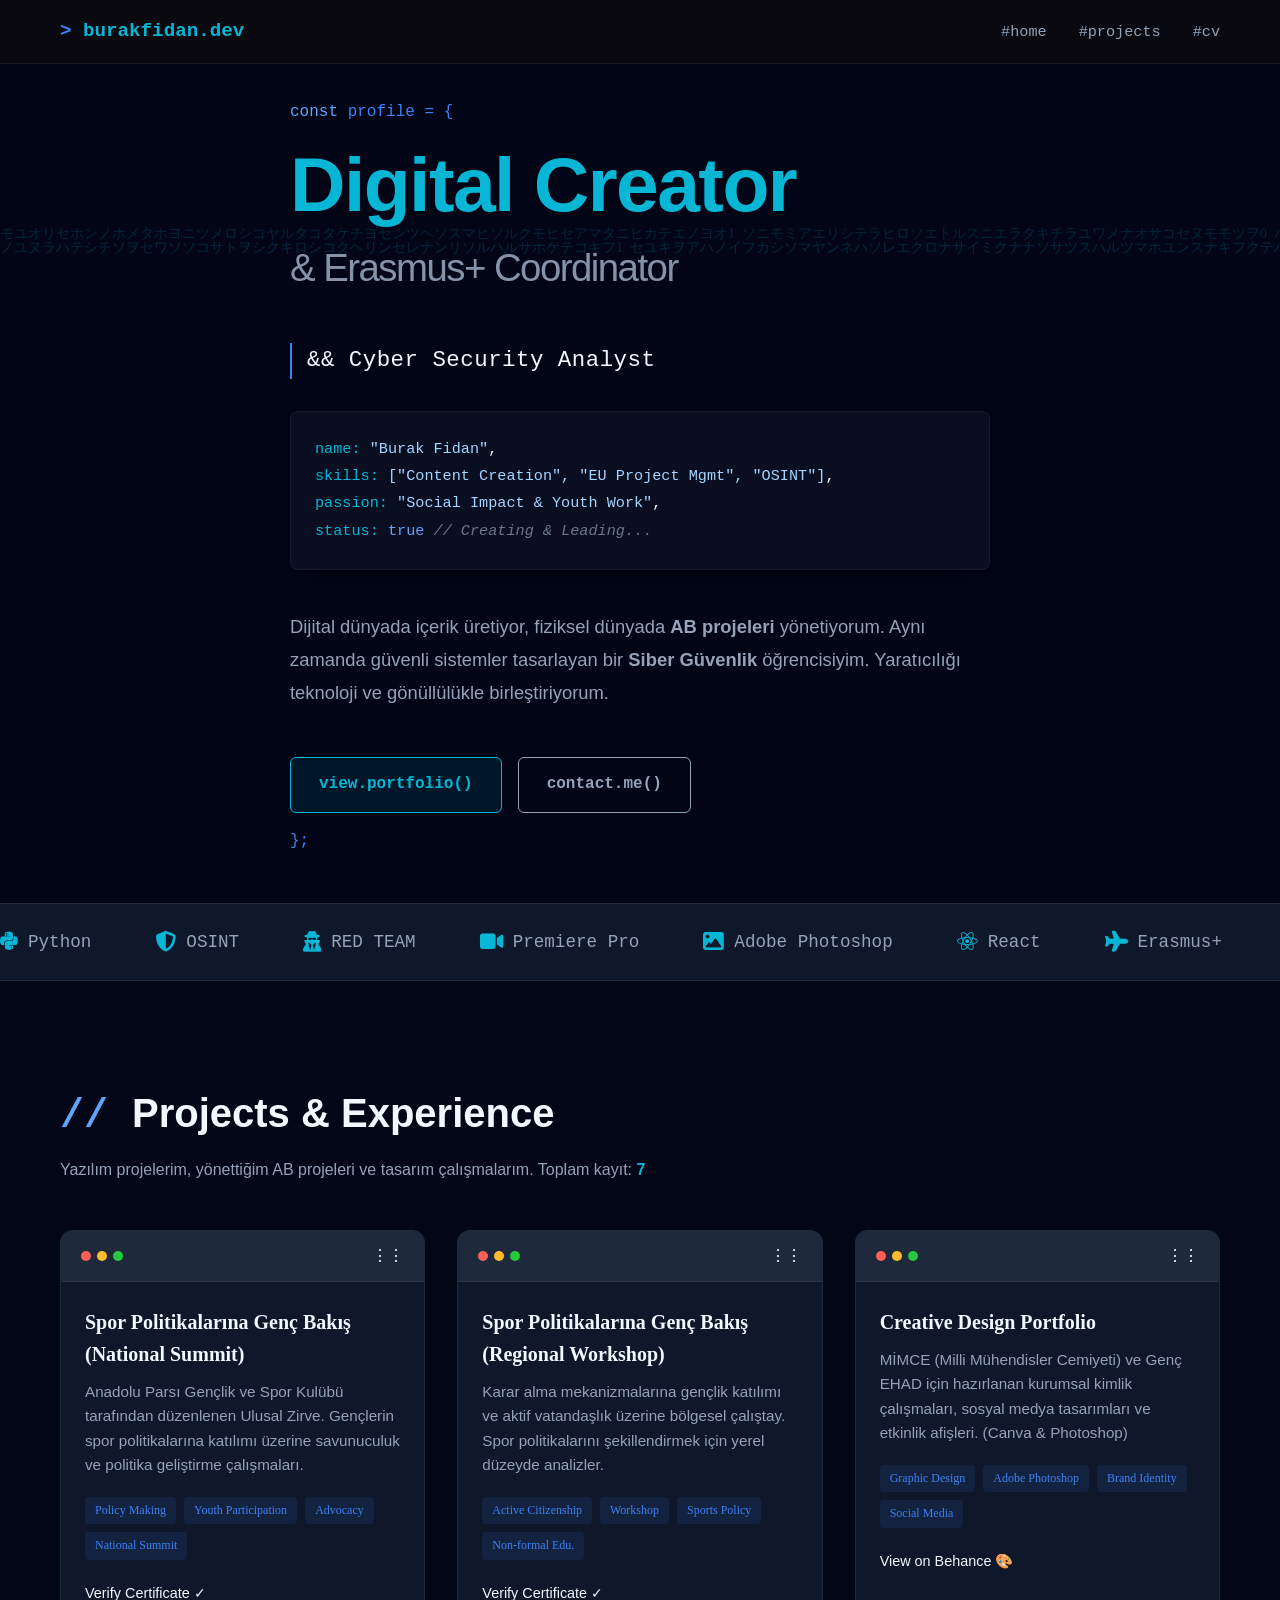
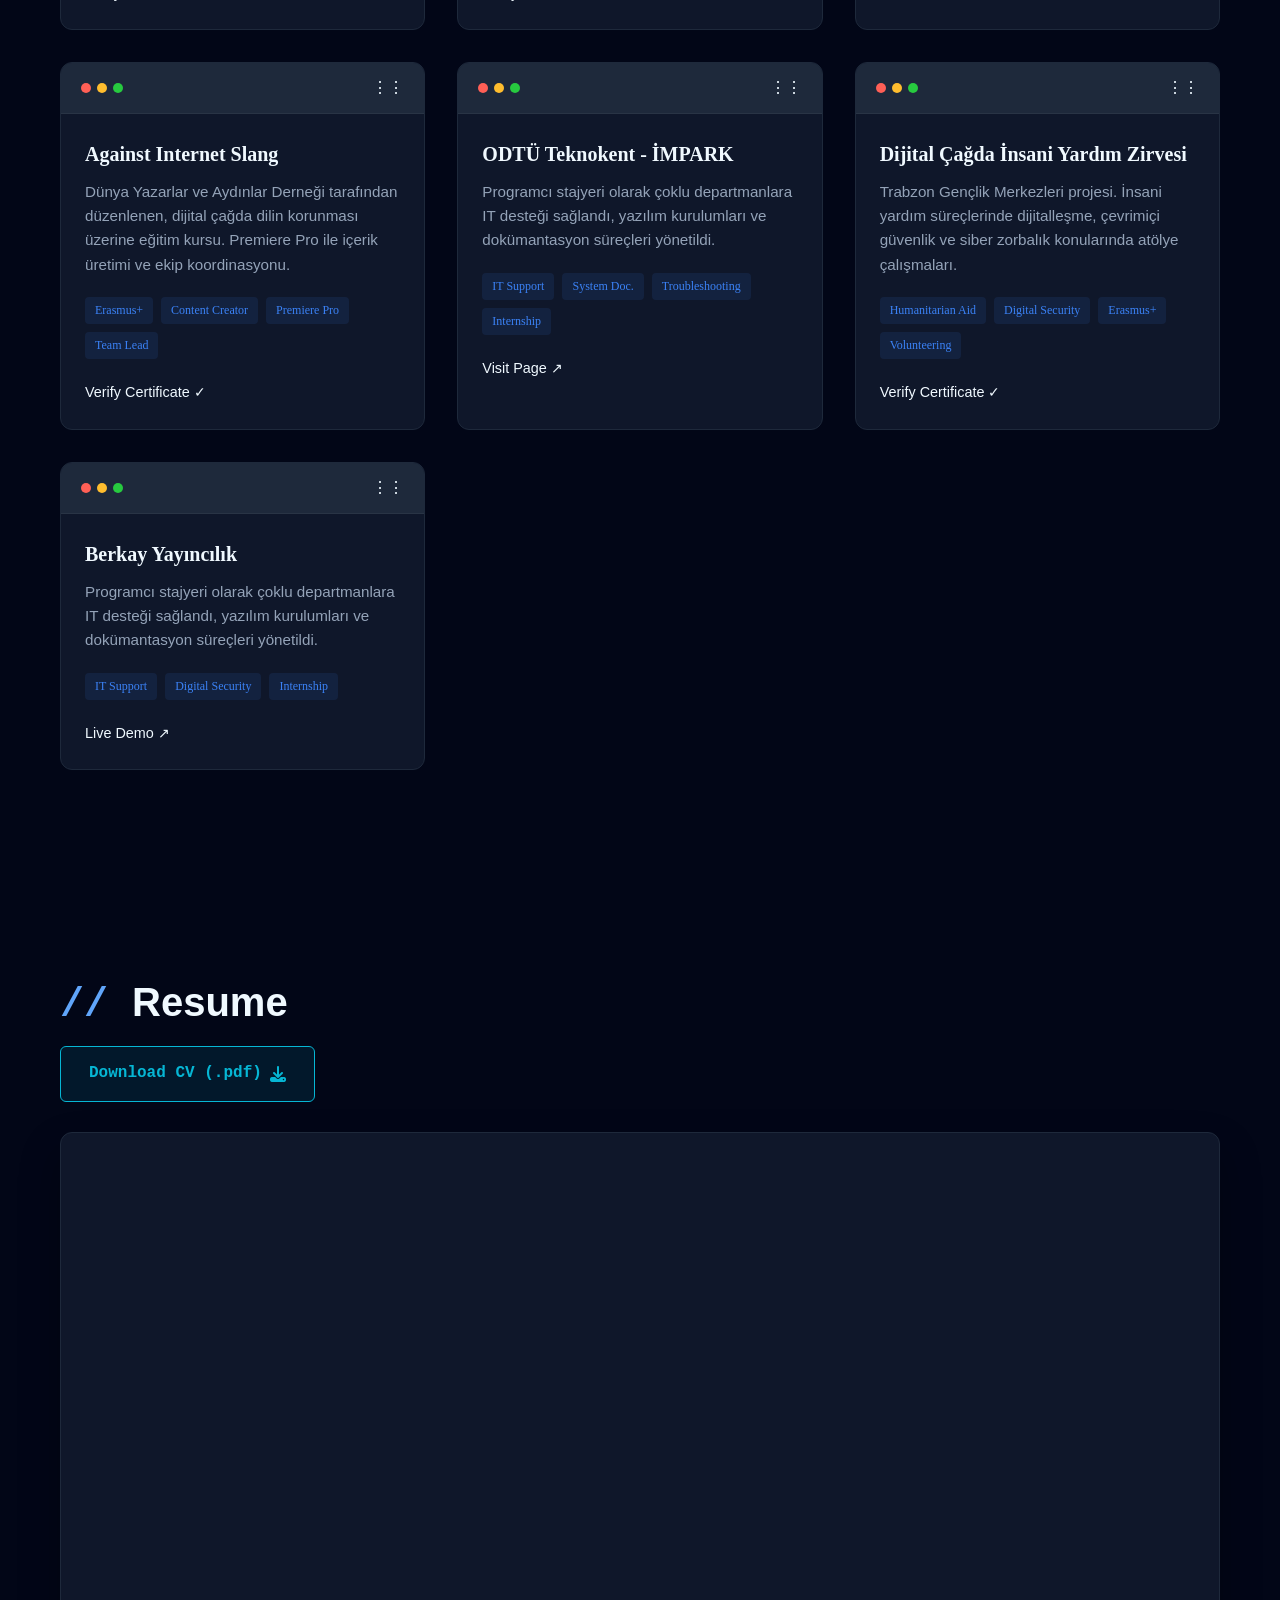
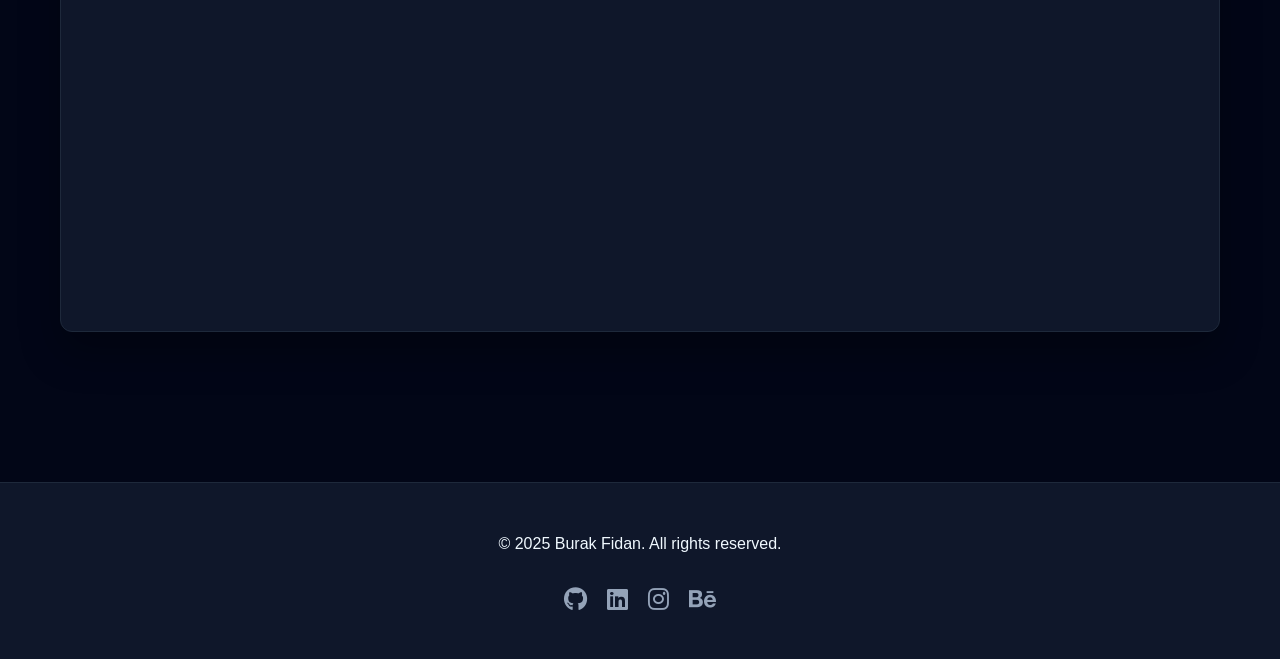
==== commit 63e118a3: "Update index.html" ====
--- a/index.html
+++ b/index.html
@@ -1,6 +1,7 @@
 <!DOCTYPE html>
 <html lang="tr">
 <head>
+    <link rel="icon" href="/images/favicon.png" type="image/png">
     <meta charset="UTF-8">
     <meta name="viewport" content="width=device-width, initial-scale=1.0">
     <title>Burak Fidan | Cyber Security & Digital Creator</title>
@@ -152,4 +153,5 @@
 
     <script src="script.js"></script>
 </body>
-</html>+
+</html>
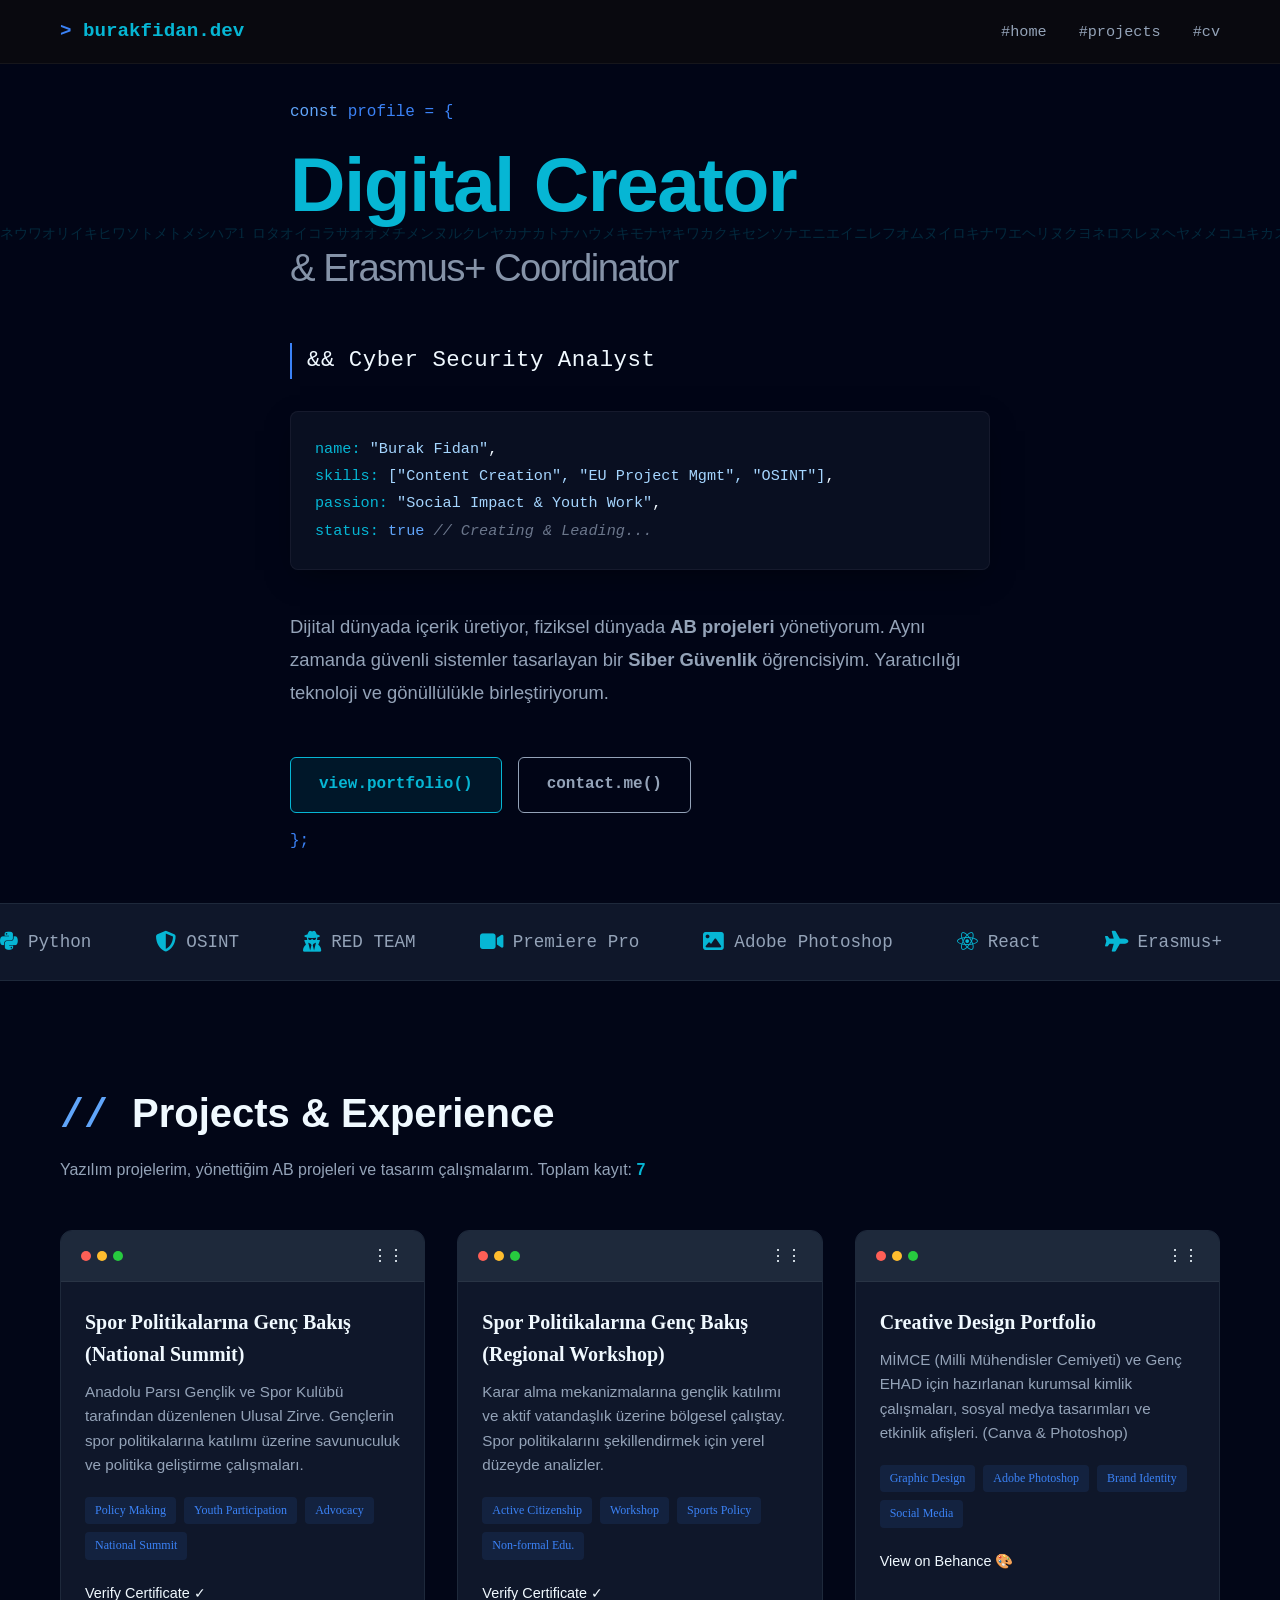
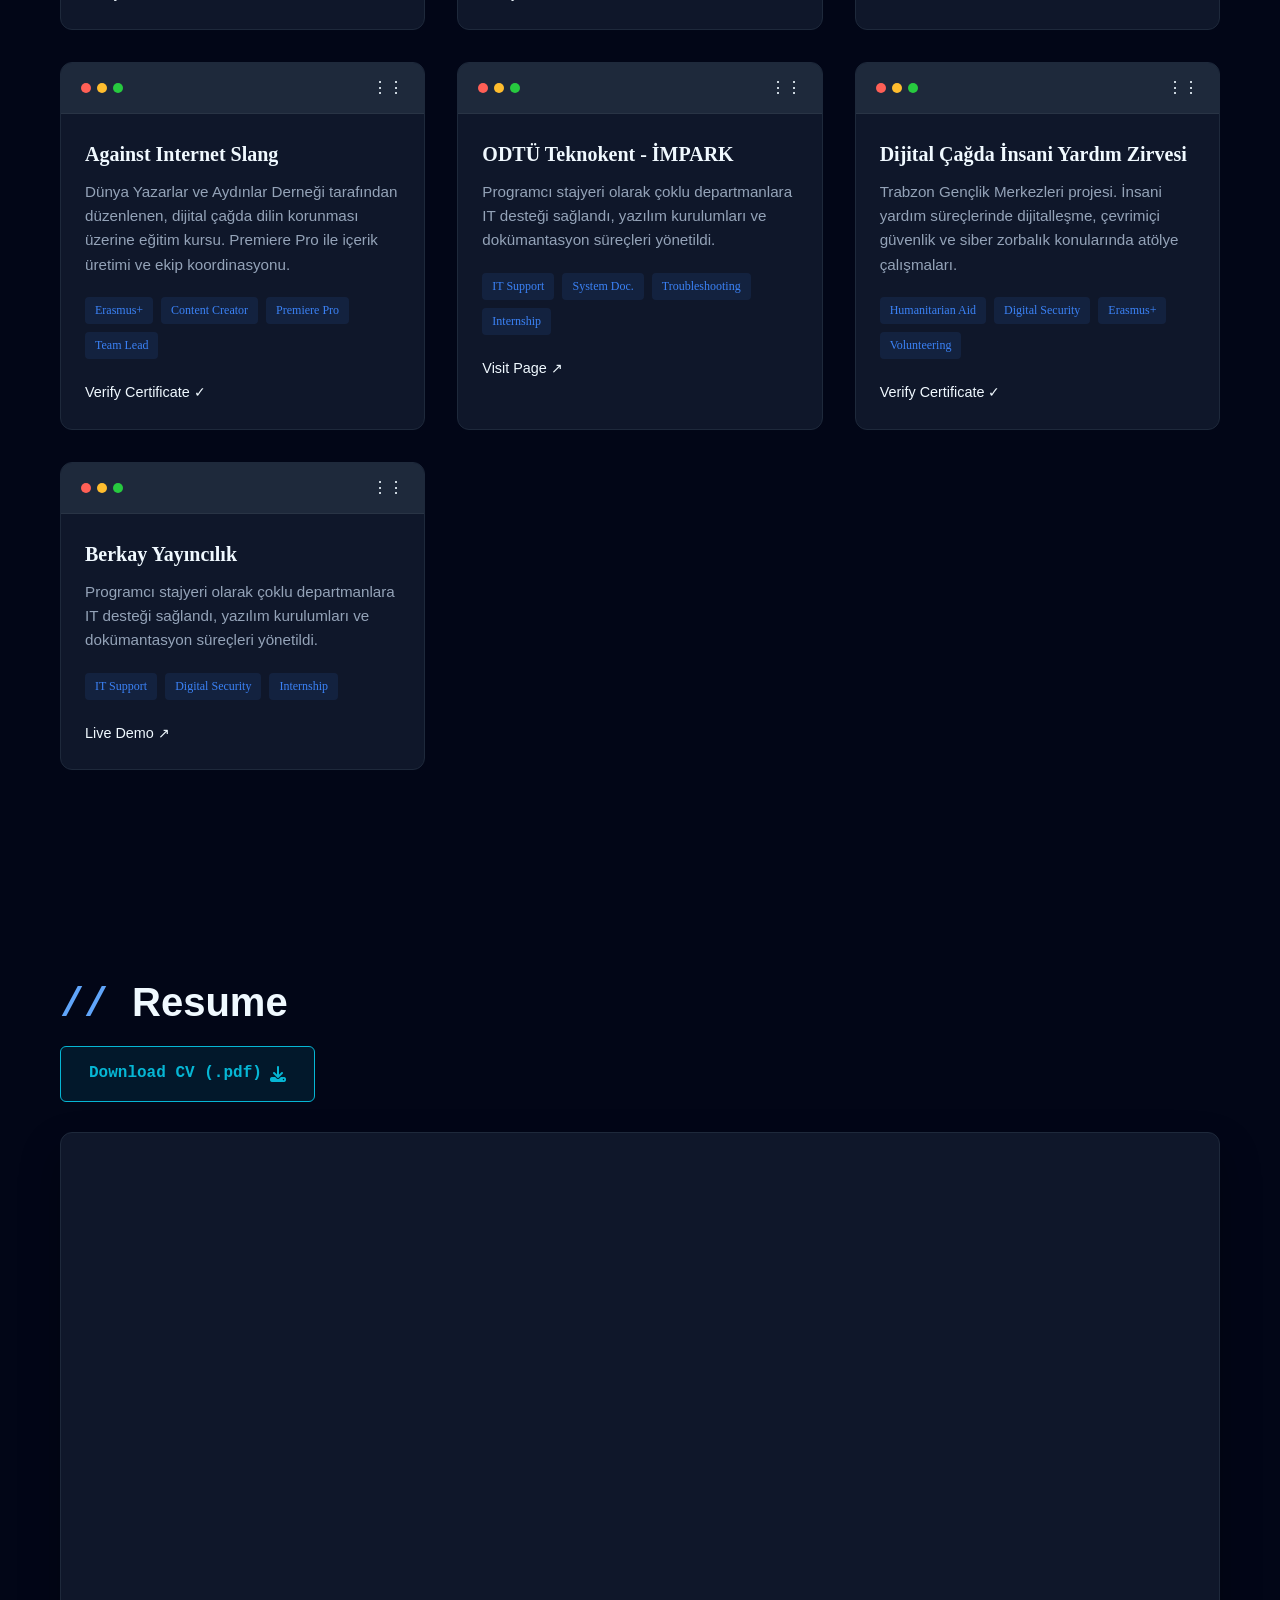
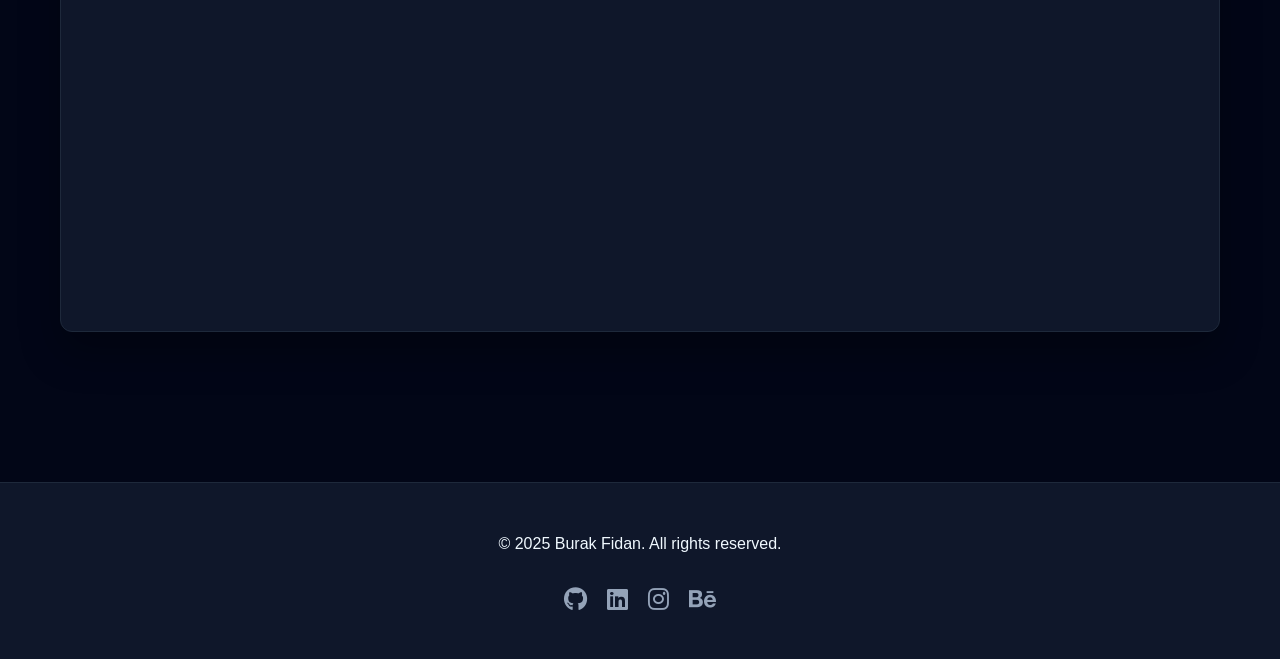
==== commit 7b911232: "Update index.html" ====
--- a/index.html
+++ b/index.html
@@ -113,7 +113,7 @@
                 <div class="section-header">
                     <h2 class="section-title"><span class="section-prefix">// </span>Resume</h2>
                     <div class="cv-controls">
-                        <a href="cvBEF2.pdf" class="btn btn-primary" download>
+                        <a href="CVBEF2.pdf" class="btn btn-primary" download>
                             Download CV (.pdf) <i class="fas fa-download"></i>
                         </a>
                     </div>
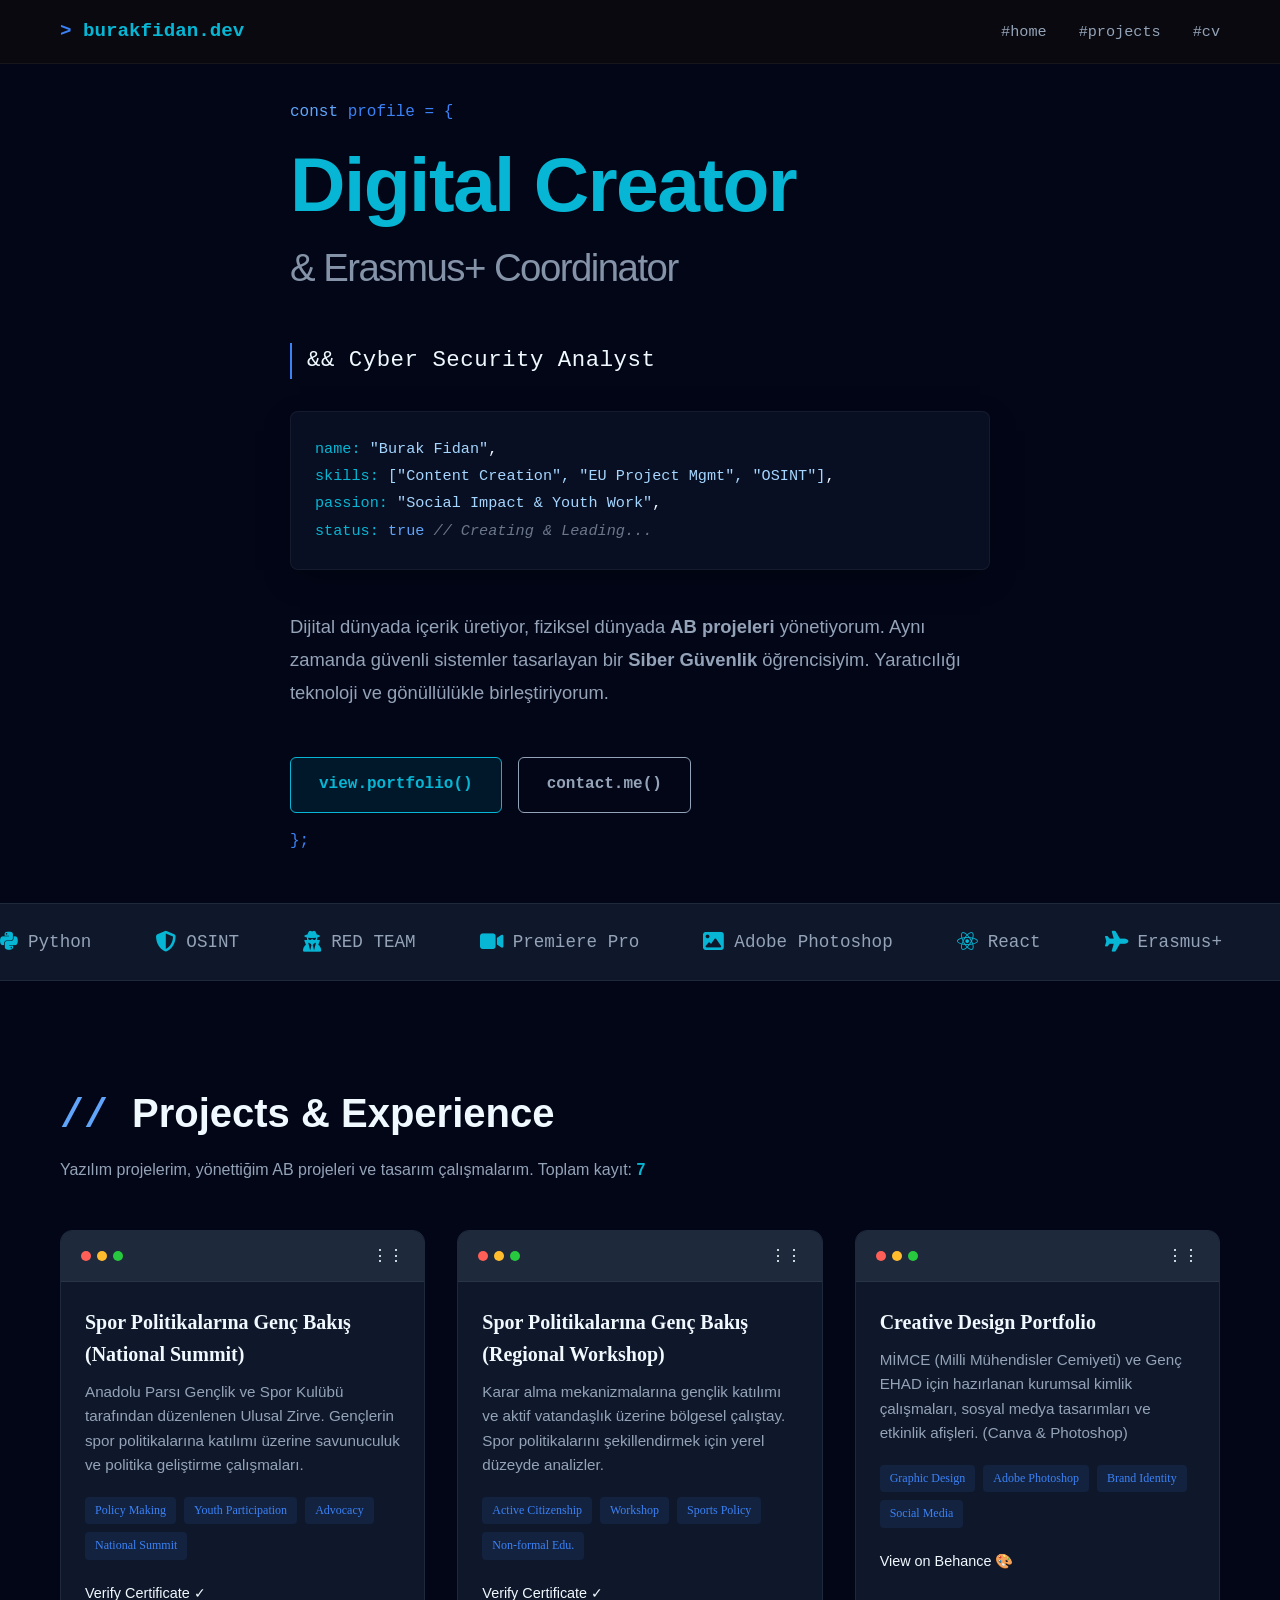
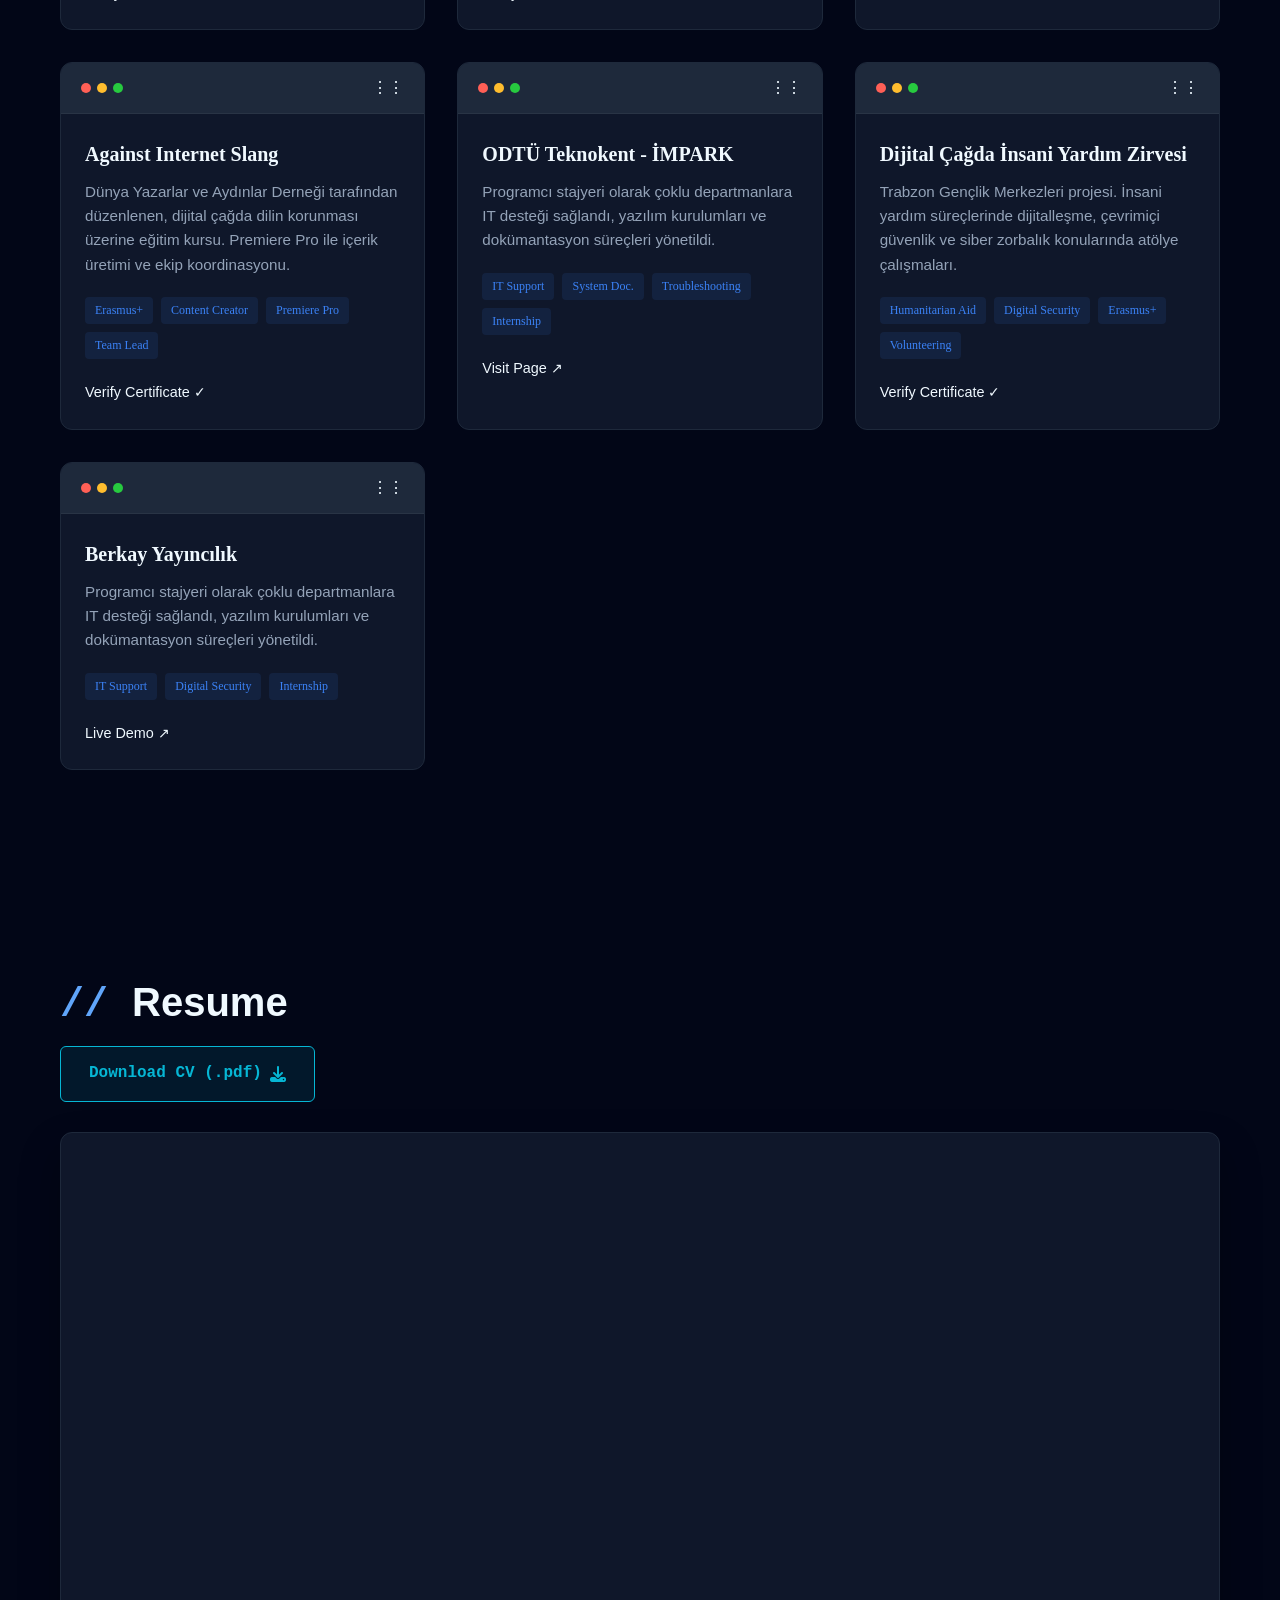
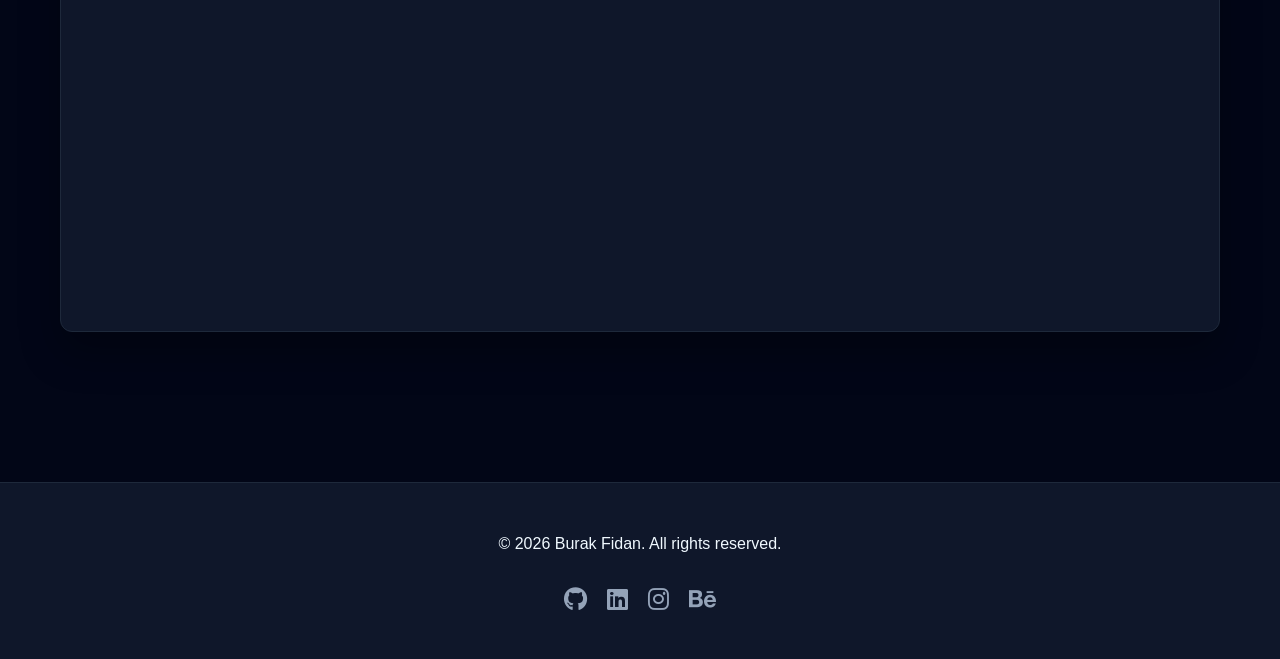
==== commit a9130f01: "Update index.html" ====
--- a/index.html
+++ b/index.html
@@ -121,7 +121,7 @@
 
                 <div class="cv-container">
                     <div class="cv-viewer">
-                        <iframe src="cvBEF2.pdf" title="CV Viewer"></iframe>
+                        <iframe src="CVBEF2.pdf" title="CV Viewer"></iframe>
                     </div>
                 </div>
             </div>
@@ -130,7 +130,7 @@
 
     <footer class="footer">
         <div class="container">
-            <p>&copy; 2025 Burak Fidan. All rights reserved.</p>
+            <p>&copy; 2026 Burak Fidan. All rights reserved.</p>
             <div class="social-links">
                 <a href="https://github.com/r8q" target="_blank" title="GitHub">
                     <i class="fab fa-github"></i>
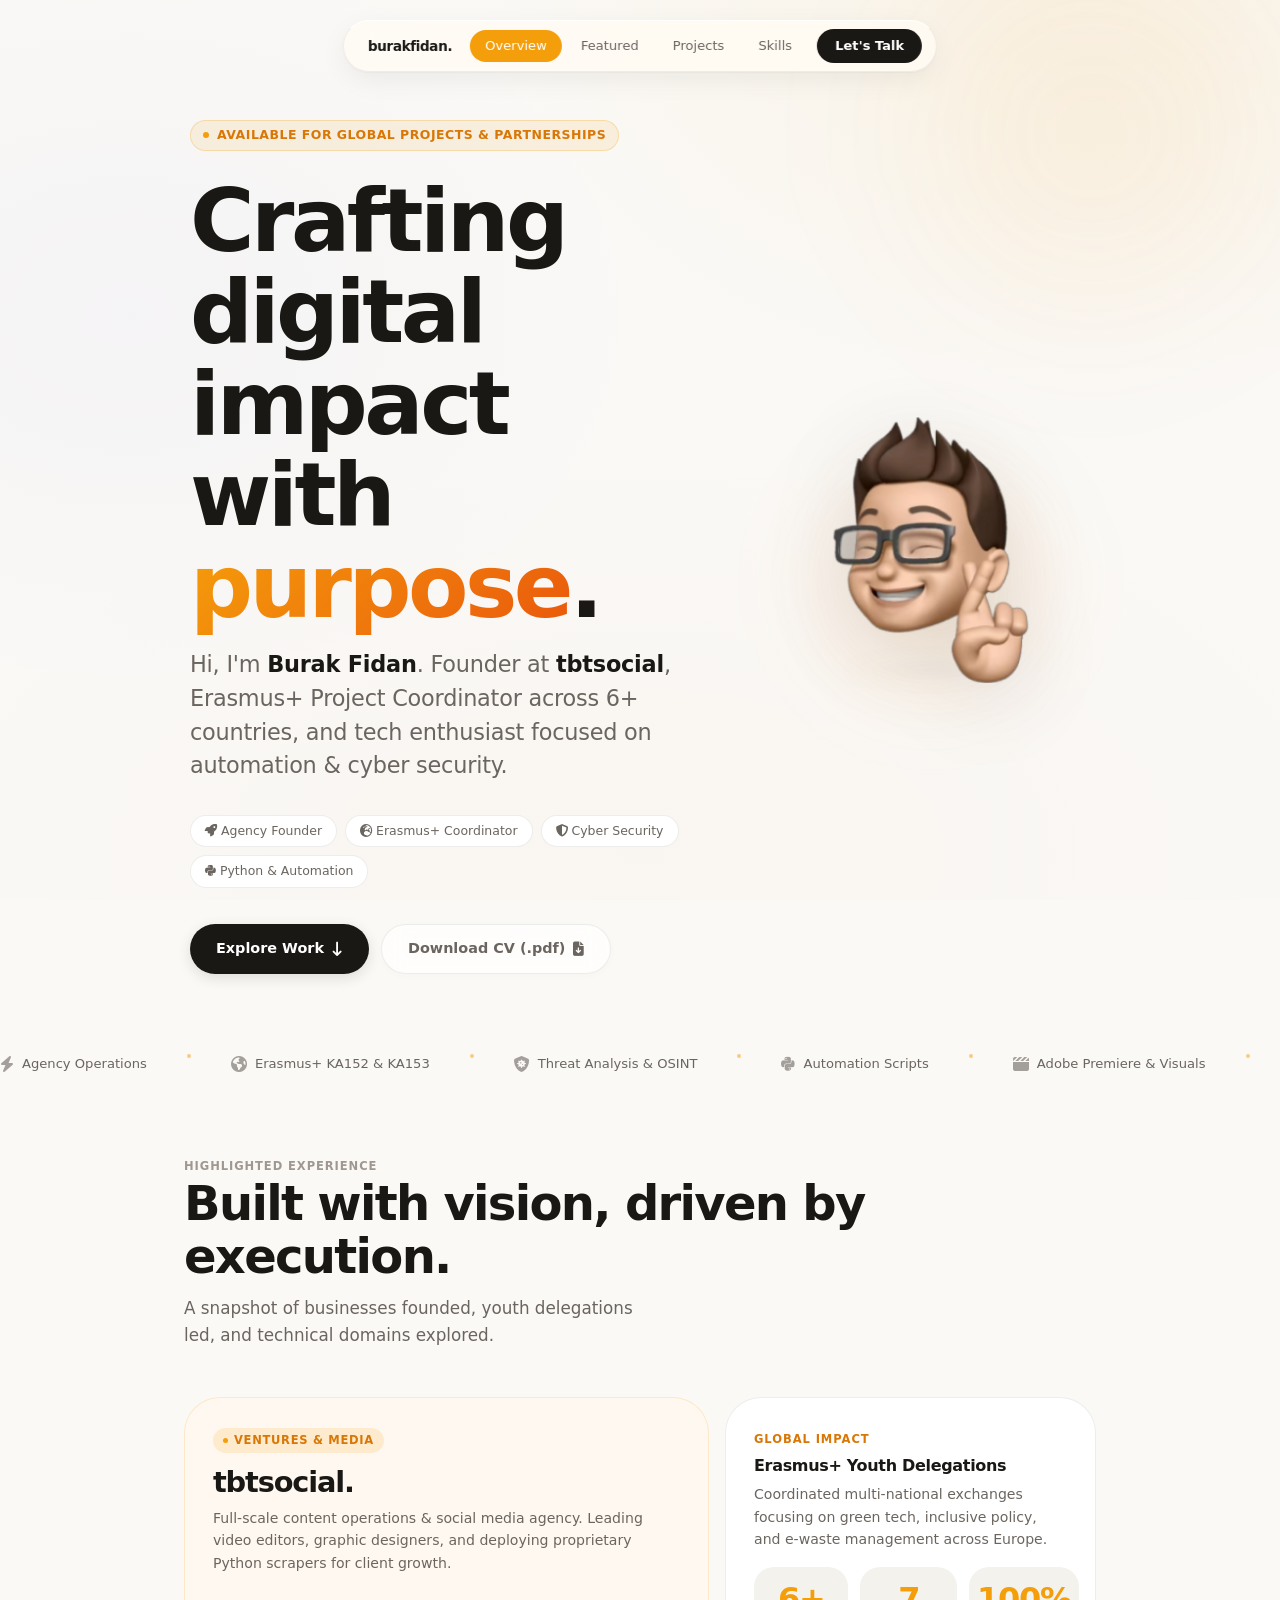
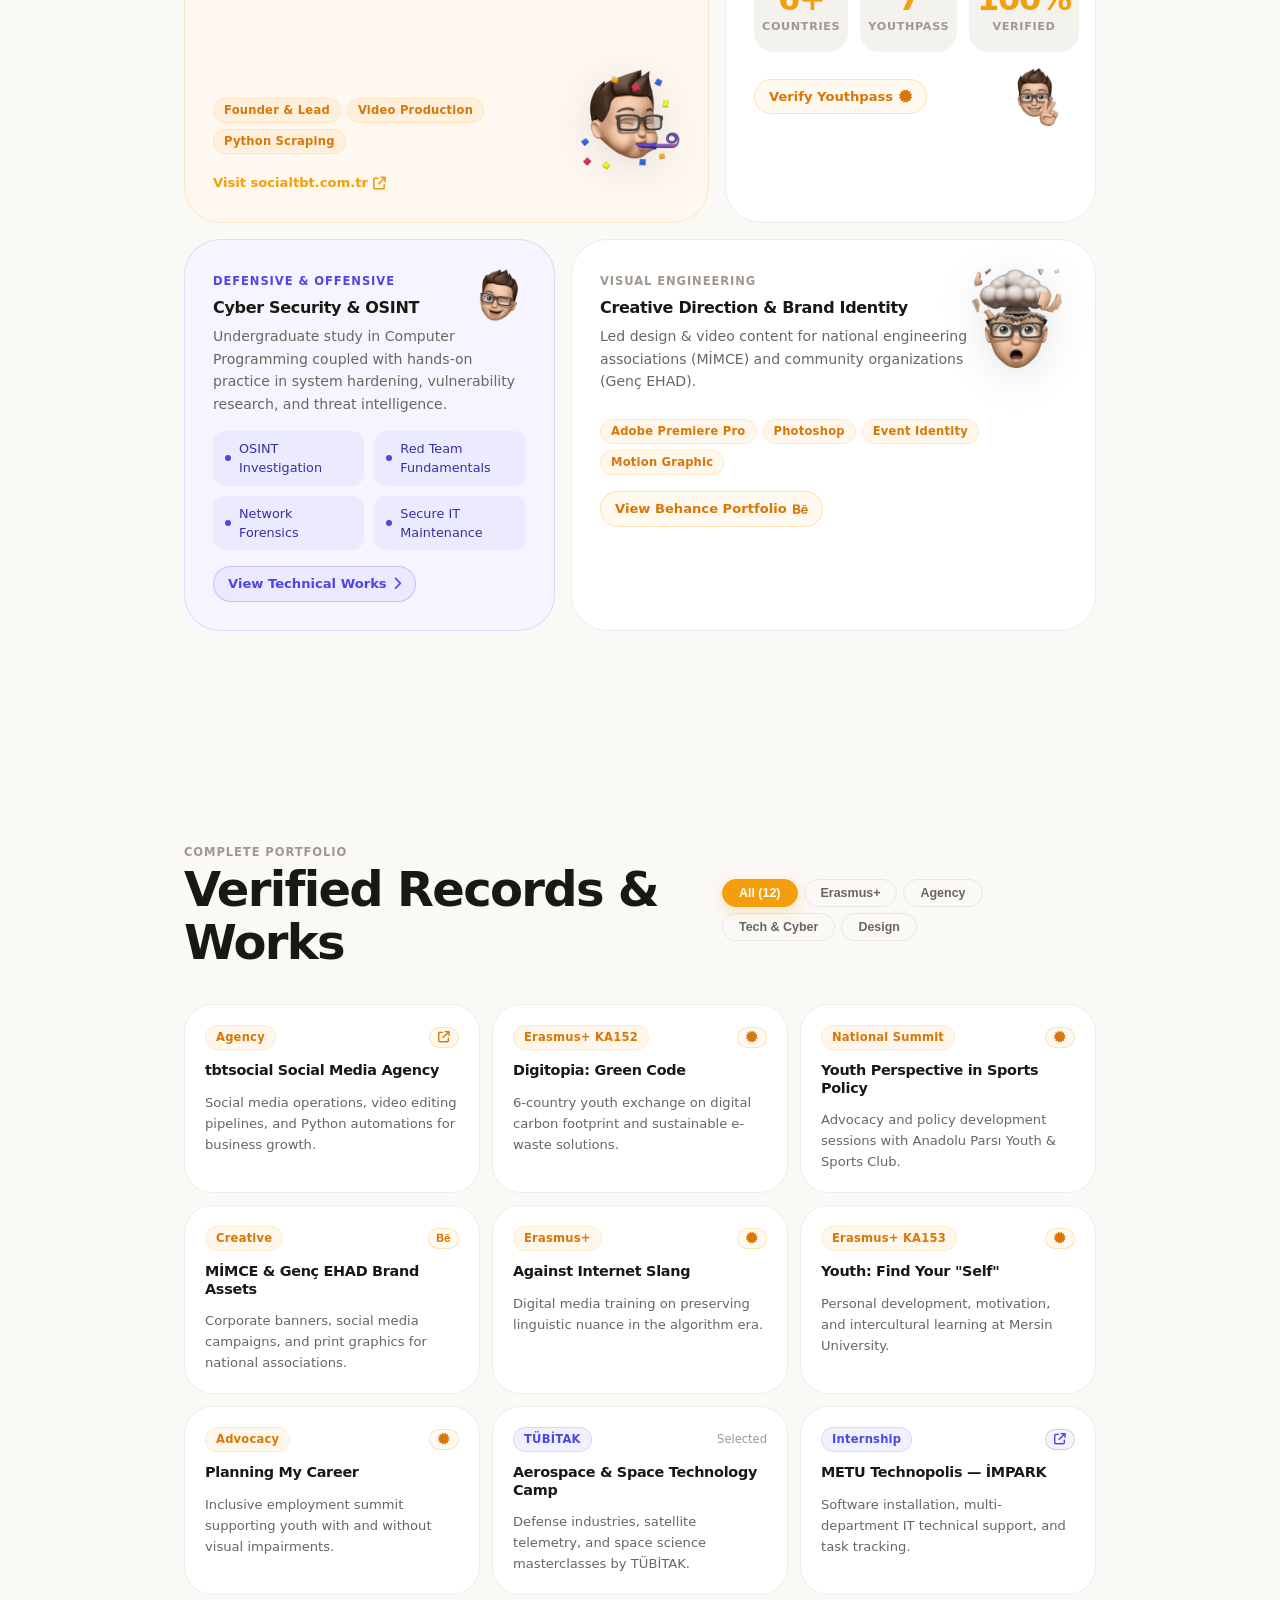
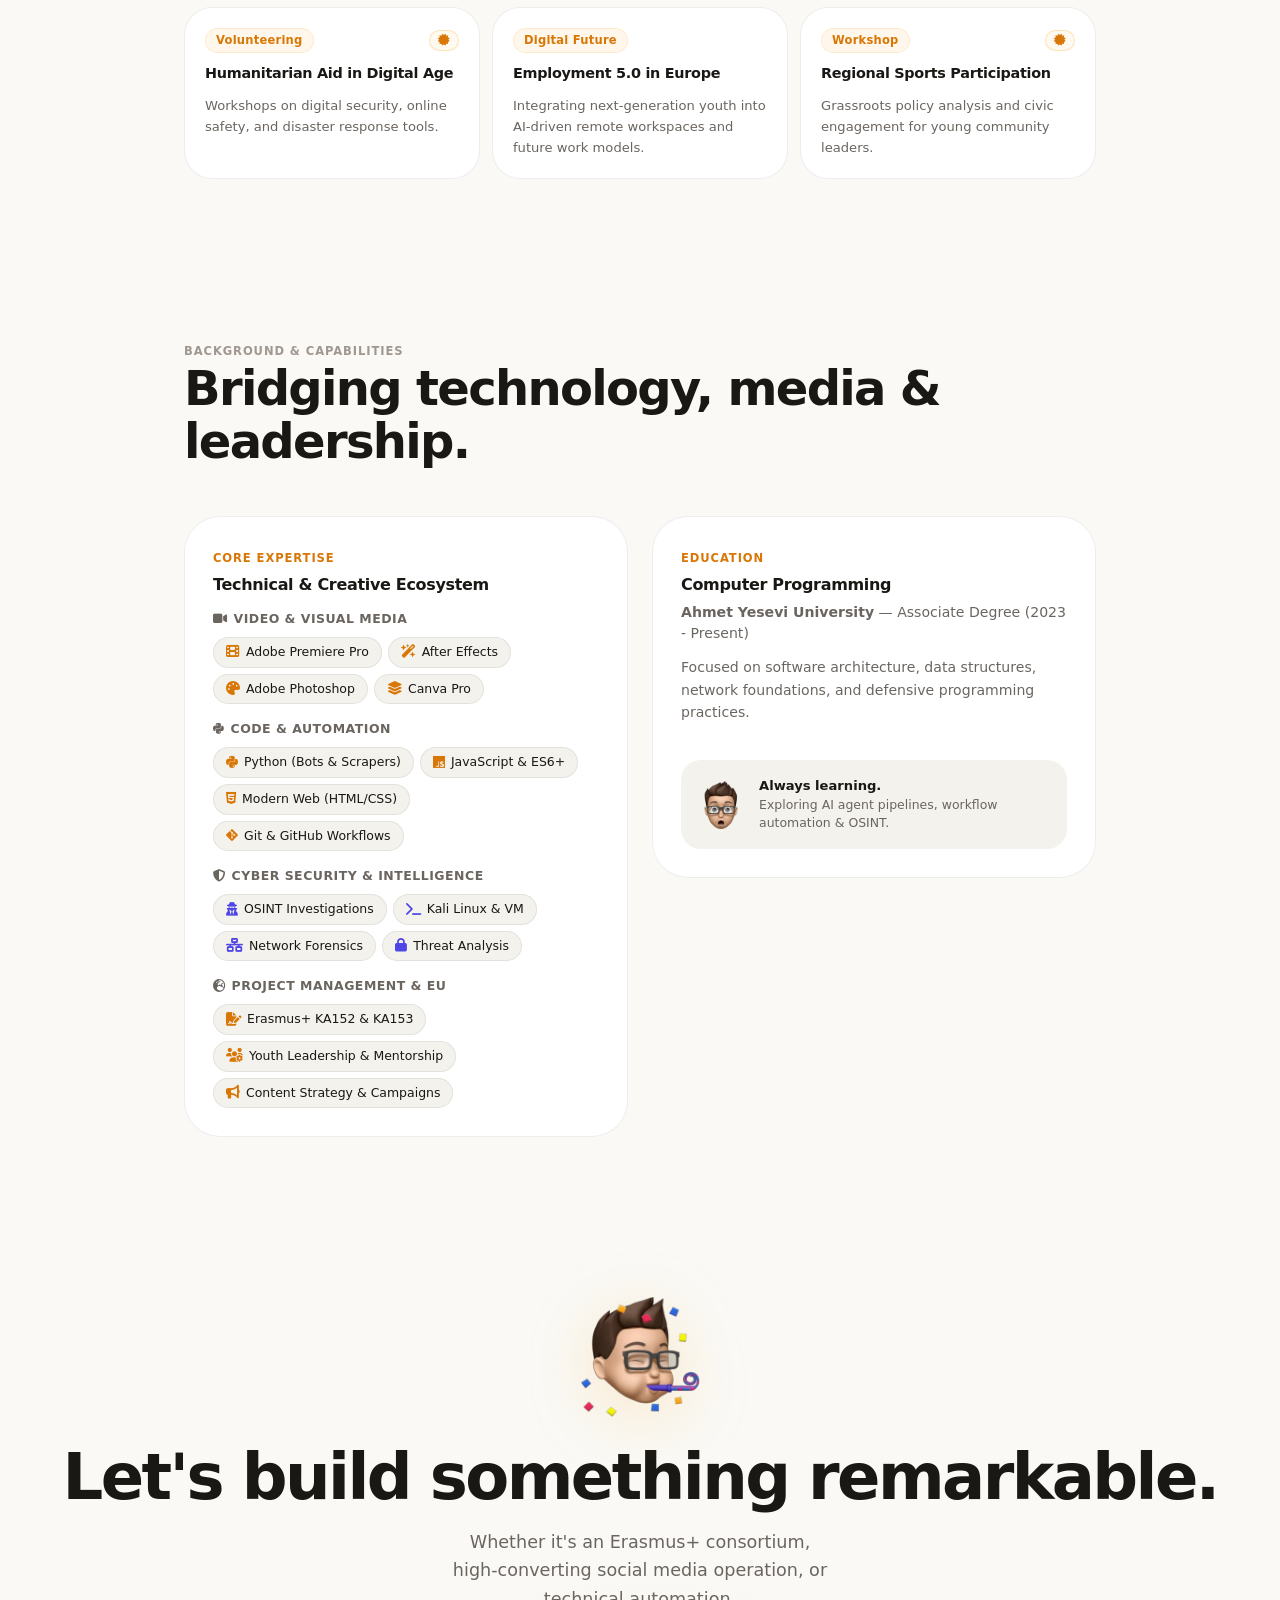
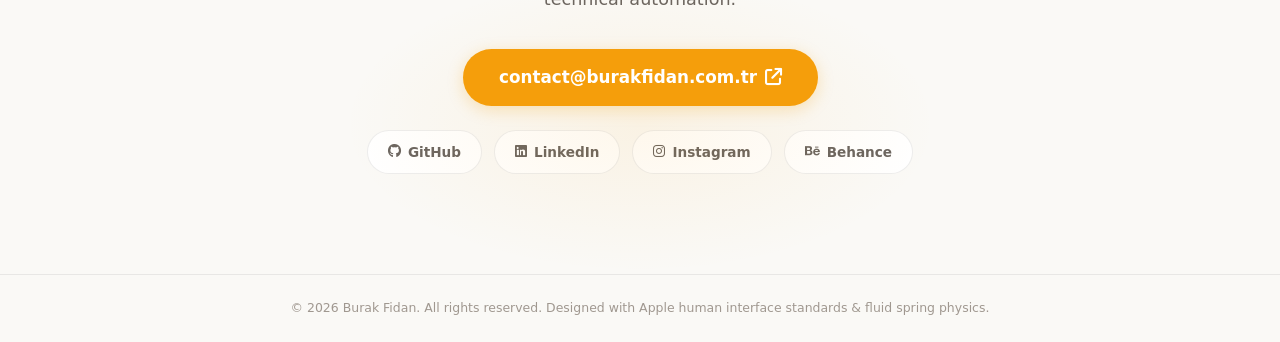
==== commit 1725664a: "feat: complete Apple-style portfolio with 3D memoji, updated CV, and fluid UX" ====
--- a/index.html
+++ b/index.html
@@ -1,157 +1,482 @@
-<!DOCTYPE html>
-<html lang="tr">
-<head>
-    <link rel="icon" href="/images/favicon.png" type="image/png">
-    <meta charset="UTF-8">
-    <meta name="viewport" content="width=device-width, initial-scale=1.0">
-    <title>Burak Fidan | Cyber Security & Digital Creator</title>
-    
-    <link rel="stylesheet" href="styles.css">
-    
-    <link href="https://fonts.googleapis.com/css2?family=JetBrains+Mono:wght@300;400;500;600;700&family=Inter:wght@300;400;500;600;700&display=swap" rel="stylesheet">
-    
-    <link rel="stylesheet" href="https://cdnjs.cloudflare.com/ajax/libs/font-awesome/6.4.0/css/all.min.css">
-
-    <meta http-equiv="Content-Security-Policy" content="default-src 'self'; script-src 'self' 'unsafe-inline'; style-src 'self' 'unsafe-inline' https://fonts.googleapis.com https://cdnjs.cloudflare.com; font-src 'self' https://fonts.gstatic.com https://cdnjs.cloudflare.com; img-src 'self' data:;">
-</head>
-<body>
-
-    <canvas id="matrix" class="matrix-bg"></canvas>
-
-    <header class="header">
-        <nav class="nav">
-            <div class="logo">burakfidan.dev</div>
-            <ul class="nav-links">
-                <li><a href="#home">#home</a></li>
-                <li><a href="#projects">#projects</a></li>
-                <li><a href="#cv">#cv</a></li>
-            </ul>
-        </nav>
-    </header>
-
-    <main>
-        <section id="home" class="hero">
-            <div class="container hero-container">
-                <div class="hero-content">
-                    <div class="code-prefix">
-                        <span class="keyword">const</span> <span class="variable">profile</span> = {
-                    </div>
-                    
-                    <h1 class="glitch-title">Digital Creator<br><span style="font-size: 0.6em; color: var(--text-secondary); font-weight: 400;">& Erasmus+ Coordinator</span></h1>
-                    
-                    <h2 class="hero-subtitle">&& Cyber Security Analyst</h2>
-
-                    <div class="code-details">
-                        <p>
-                            <span class="key">name:</span> <span class="string">"Burak Fidan"</span>,<br>
-                            <span class="key">skills:</span> <span class="string">["Content Creation", "EU Project Mgmt", "OSINT"]</span>,<br>
-                            <span class="key">passion:</span> <span class="string">"Social Impact & Youth Work"</span>,<br>
-                            <span class="key">status:</span> <span class="keyword">true</span> <span class="comment">// Creating & Leading...</span>
-                        </p>
-                    </div>
-
-                    <p class="hero-description">
-                        Dijital dünyada içerik üretiyor, fiziksel dünyada <strong>AB projeleri</strong> yönetiyorum. 
-                        Aynı zamanda güvenli sistemler tasarlayan bir <strong>Siber Güvenlik</strong> öğrencisiyim. 
-                        Yaratıcılığı teknoloji ve gönüllülükle birleştiriyorum.
-                    </p>
-
-                    <div class="cta-buttons">
-                        <a href="#projects" class="btn btn-primary">
-                            view.portfolio()
-                        </a>
-                        <a href="mailto:contact@burakfidan.com.tr" class="btn btn-secondary">
-                            contact.me()
-                        </a>
-                    </div>
-                    
-                    <div class="code-prefix" style="margin-top: 1rem;">
-                        };
-                    </div>
-                </div>
-            </div>
-        </section>
-
-        <div class="tech-marquee">
-            <div class="marquee-content">
-                <div class="tech-item"><i class="fab fa-python"></i> Python</div>
-                <div class="tech-item"><i class="fas fa-shield-alt"></i> OSINT</div>
-                <div class="tech-item"><i class="fas fa-user-secret"></i> RED TEAM</div>
-                <div class="tech-item"><i class="fas fa-video"></i> Premiere Pro</div>
-                <div class="tech-item"><i class="fas fa-image"></i> Adobe Photoshop</div>
-                <div class="tech-item"><i class="fab fa-react"></i> React</div>
-                <div class="tech-item"><i class="fas fa-plane"></i> Erasmus+</div>
-                <div class="tech-item"><i class="fas fa-camera"></i> Photography</div>
-                
-                <div class="tech-item"><i class="fab fa-python"></i> Python</div>
-                <div class="tech-item"><i class="fas fa-shield-alt"></i> OSINT</div>
-                <div class="tech-item"><i class="fas fa-user-secret"></i> RED TEAM</div>
-                <div class="tech-item"><i class="fas fa-video"></i> Premiere Pro</div>
-                <div class="tech-item"><i class="fas fa-image"></i> Adobe Photoshop</div>
-                <div class="tech-item"><i class="fab fa-react"></i> React</div>
-                <div class="tech-item"><i class="fas fa-plane"></i> Erasmus+</div>
-                <div class="tech-item"><i class="fas fa-camera"></i> Photography</div>
-            </div>
-        </div>
-
-        <section id="projects" class="projects">
-            <div class="container">
-                <div class="section-header">
-                    <h2 class="section-title"><span class="section-prefix">// </span>Projects & Experience</h2>
-                    <p class="section-description">
-                        Yazılım projelerim, yönettiğim AB projeleri ve tasarım çalışmalarım.
-                        Toplam kayıt: <span id="projectCount" class="accent-text">0</span>
-                    </p>
-                </div>
-                
-                <div id="projects-grid" class="projects-grid"></div>
-            </div>
-        </section>
-
-        <section id="cv" class="cv-section">
-            <div class="container">
-                <div class="section-header">
-                    <h2 class="section-title"><span class="section-prefix">// </span>Resume</h2>
-                    <div class="cv-controls">
-                        <a href="CVBEF2.pdf" class="btn btn-primary" download>
-                            Download CV (.pdf) <i class="fas fa-download"></i>
-                        </a>
-                    </div>
-                </div>
-
-                <div class="cv-container">
-                    <div class="cv-viewer">
-                        <iframe src="CVBEF2.pdf" title="CV Viewer"></iframe>
-                    </div>
-                </div>
-            </div>
-        </section>
-    </main>
-
-    <footer class="footer">
-        <div class="container">
-            <p>&copy; 2026 Burak Fidan. All rights reserved.</p>
-            <div class="social-links">
-                <a href="https://github.com/r8q" target="_blank" title="GitHub">
-                    <i class="fab fa-github"></i>
-                </a>
-                
-                <a href="https://linkedin.com/in/burakfidan" target="_blank" title="LinkedIn">
-                    <i class="fab fa-linkedin"></i>
-                </a>
-                
-                <a href="https://instagram.com/burakgsb" target="_blank" title="Instagram">
-                    <i class="fab fa-instagram"></i>
-                </a>
-
-                <a href="https://www.behance.net/burakfday" target="_blank" title="Behance">
-                    <i class="fab fa-behance"></i>
-                </a>
-            </div>
-        </div>
-    </footer>
-
-    <script src="script.js"></script>
-</body>
-
-</html>
+<!DOCTYPE html>
+<html lang="en">
+<head>
+    <meta charset="UTF-8">
+    <meta name="viewport" content="width=device-width, initial-scale=1.0">
+    <title>Burak Fidan — Digital Creator, Founder & Tech Enthusiast</title>
+    <meta name="description" content="Personal portfolio of Burak Fidan. Founder at tbtsocial, Erasmus+ Project Coordinator, and Tech/Cyber Security Enthusiast.">
+    <link rel="icon" href="assets/img/favicon.png" type="image/png">
+
+    <!-- Fonts -->
+    <link rel="preconnect" href="https://fonts.googleapis.com">
+    <link rel="preconnect" href="https://fonts.gstatic.com" crossorigin>
+    <link href="https://fonts.googleapis.com/css2?family=Plus+Jakarta+Sans:wght@400;500;600;700;800&family=JetBrains+Mono:wght@400;500;600&display=swap" rel="stylesheet">
+    <link rel="stylesheet" href="https://cdnjs.cloudflare.com/ajax/libs/font-awesome/6.5.1/css/all.min.css">
+
+    <!-- Apple-style CSS -->
+    <link rel="stylesheet" href="css/apple-portfolio.css?v=2.1">
+</head>
+<body>
+
+    <!-- 1. Floating Frosted Glass Limelight Navigation -->
+    <nav class="nav" id="mainNav">
+        <span class="nav-logo">burakfidan.</span>
+        <a href="#hero" class="nav-link active" data-section="hero">Overview</a>
+        <a href="#featured" class="nav-link" data-section="featured">Featured</a>
+        <a href="#projects" class="nav-link" data-section="projects">Projects</a>
+        <a href="#about" class="nav-link" data-section="about">Skills</a>
+        <a href="#contact" class="nav-cta">Let's Talk</a>
+    </nav>
+
+    <!-- 2. Hero Section (3D Interactive Memoji with Mouse/Touch Spring Physics) -->
+    <section class="hero" id="hero">
+        <div class="hero-inner">
+            <div class="hero-text">
+                <div class="hero-eyebrow">
+                    <span class="dot"></span>
+                    Available for global projects & partnerships
+                </div>
+                
+                <h1 class="hero-name">
+                    Crafting digital impact with <span class="accent">purpose</span>.
+                </h1>
+
+                <p class="hero-title">
+                    Hi, I'm <strong>Burak Fidan</strong>. Founder at <strong>tbtsocial</strong>, Erasmus+ Project Coordinator across 6+ countries, and tech enthusiast focused on automation & cyber security.
+                </p>
+
+                <div class="hero-tags">
+                    <span class="hero-tag"><i class="fas fa-rocket text-amber"></i> Agency Founder</span>
+                    <span class="hero-tag"><i class="fas fa-earth-europe text-indigo"></i> Erasmus+ Coordinator</span>
+                    <span class="hero-tag"><i class="fas fa-shield-halved text-indigo"></i> Cyber Security</span>
+                    <span class="hero-tag"><i class="fab fa-python"></i> Python & Automation</span>
+                </div>
+
+                <div class="hero-actions">
+                    <a href="#featured" class="btn btn-primary">
+                        Explore Work <i class="fas fa-arrow-down-long"></i>
+                    </a>
+                    <a href="assets/docs/Burak_Fidan_CV.pdf" download class="btn btn-ghost">
+                        Download CV (.pdf) <i class="fas fa-file-arrow-down"></i>
+                    </a>
+                </div>
+            </div>
+
+            <!-- 3D Interactive Memoji Stage (Pure Spatial Apple Physics) -->
+            <div class="memoji-stage-container" id="memojiStage">
+                <div class="memoji-ambient-glow"></div>
+                
+                <div class="memoji-spatial-card" id="memojiSpatialCard">
+                    <img src="assets/memoji/memoji-scout.webp" id="memoji-hero" alt="Burak Fidan Memoji" draggable="false">
+                    <div class="memoji-ground-shadow" id="memojiShadow"></div>
+                </div>
+            </div>
+        </div>
+    </section>
+
+    <!-- 3. Dynamic Marquee Strip -->
+    <div class="marquee-section">
+        <div class="marquee-track">
+            <div class="marquee-item"><i class="fas fa-bolt mi-icon"></i> Agency Operations</div>
+            <div class="marquee-dot"></div>
+            <div class="marquee-item"><i class="fas fa-globe-americas mi-icon"></i> Erasmus+ KA152 & KA153</div>
+            <div class="marquee-dot"></div>
+            <div class="marquee-item"><i class="fas fa-shield-virus mi-icon"></i> Threat Analysis & OSINT</div>
+            <div class="marquee-dot"></div>
+            <div class="marquee-item"><i class="fab fa-python mi-icon"></i> Automation Scripts</div>
+            <div class="marquee-dot"></div>
+            <div class="marquee-item"><i class="fas fa-clapperboard mi-icon"></i> Adobe Premiere & Visuals</div>
+            <div class="marquee-dot"></div>
+            <div class="marquee-item"><i class="fas fa-users-gear mi-icon"></i> Youth Leadership</div>
+            <div class="marquee-dot"></div>
+            <div class="marquee-item"><i class="fas fa-rocket mi-icon"></i> tbtsocial Media</div>
+            <div class="marquee-dot"></div>
+            <!-- Repeat for seamless loop -->
+            <div class="marquee-item"><i class="fas fa-bolt mi-icon"></i> Agency Operations</div>
+            <div class="marquee-dot"></div>
+            <div class="marquee-item"><i class="fas fa-globe-americas mi-icon"></i> Erasmus+ KA152 & KA153</div>
+            <div class="marquee-dot"></div>
+            <div class="marquee-item"><i class="fas fa-shield-virus mi-icon"></i> Threat Analysis & OSINT</div>
+            <div class="marquee-dot"></div>
+            <div class="marquee-item"><i class="fab fa-python mi-icon"></i> Automation Scripts</div>
+            <div class="marquee-dot"></div>
+            <div class="marquee-item"><i class="fas fa-clapperboard mi-icon"></i> Adobe Premiere & Visuals</div>
+            <div class="marquee-dot"></div>
+            <div class="marquee-item"><i class="fas fa-users-gear mi-icon"></i> Youth Leadership</div>
+            <div class="marquee-dot"></div>
+            <div class="marquee-item"><i class="fas fa-rocket mi-icon"></i> tbtsocial Media</div>
+            <div class="marquee-dot"></div>
+        </div>
+    </div>
+
+    <!-- 4. Apple Bento Grid — Core Pillars & Memoji Interactions -->
+    <section class="section" id="featured" data-fade>
+        <div class="section-header">
+            <span class="label">Highlighted Experience</span>
+            <h2 class="section-title">Built with vision, driven by execution.</h2>
+            <p class="section-lead">A snapshot of businesses founded, youth delegations led, and technical domains explored.</p>
+        </div>
+
+        <div class="bento-grid">
+            <!-- Card 1: tbtsocial Agency (Span 7) -->
+            <div class="card card-featured bento-span-7 agency-card">
+                <div>
+                    <span class="agency-badge">Ventures & Media</span>
+                    <h3 class="agency-name">tbtsocial.</h3>
+                    <p class="card-desc">
+                        Full-scale content operations & social media agency. Leading video editors, graphic designers, and deploying proprietary Python scrapers for client growth.
+                    </p>
+                </div>
+                <div class="card-memoji">
+                    <div class="card-tags">
+                        <span class="tag">Founder & Lead</span>
+                        <span class="tag">Video Production</span>
+                        <span class="tag">Python Scraping</span>
+                    </div>
+                    <img src="assets/memoji/memoji-party.webp" class="card-memoji-img" alt="tbtsocial Party Memoji">
+                </div>
+                <div>
+                    <a href="https://socialtbt.com.tr/" target="_blank" rel="noopener" class="agency-url">
+                        Visit socialtbt.com.tr <i class="fas fa-arrow-up-right-from-square"></i>
+                    </a>
+                </div>
+            </div>
+
+            <!-- Card 2: Erasmus+ Leadership (Span 5) -->
+            <div class="card bento-span-5">
+                <span class="label" style="color: var(--amber-dark);">Global Impact</span>
+                <h3 class="card-title" style="margin-top: 6px;">Erasmus+ Youth Delegations</h3>
+                <p class="card-desc">
+                    Coordinated multi-national exchanges focusing on green tech, inclusive policy, and e-waste management across Europe.
+                </p>
+                
+                <div class="stat-grid">
+                    <div class="stat-item">
+                        <div class="stat-number">6+</div>
+                        <div class="stat-label">Countries</div>
+                    </div>
+                    <div class="stat-item">
+                        <div class="stat-number">7</div>
+                        <div class="stat-label">Youthpass</div>
+                    </div>
+                    <div class="stat-item">
+                        <div class="stat-number">100%</div>
+                        <div class="stat-label">Verified</div>
+                    </div>
+                </div>
+
+                <div style="display: flex; justify-content: space-between; align-items: center; margin-top: 14px;">
+                    <a href="https://www.youthpass.eu/verify/Z3JM-PN3J-M6DW-MEVK" target="_blank" rel="noopener" class="card-link">
+                        Verify Youthpass <i class="fas fa-certificate"></i>
+                    </a>
+                    <img src="assets/memoji/memoji-peace.webp" style="width: 58px; height: 58px; object-fit: contain;" alt="Peace Memoji">
+                </div>
+            </div>
+
+            <!-- Card 3: Cyber Security & Intelligence (Span 5) -->
+            <div class="card card-cyber bento-span-5">
+                <div style="display: flex; justify-content: space-between; align-items: flex-start;">
+                    <div>
+                        <span class="label" style="color: var(--indigo);">Defensive & Offensive</span>
+                        <h3 class="card-title" style="margin-top: 6px;">Cyber Security & OSINT</h3>
+                    </div>
+                    <img src="assets/memoji/memoji-wink.webp" style="width: 54px; height: 54px; object-fit: contain;" alt="Wink Memoji">
+                </div>
+                
+                <p class="card-desc">
+                    Undergraduate study in Computer Programming coupled with hands-on practice in system hardening, vulnerability research, and threat intelligence.
+                </p>
+
+                <div class="cyber-grid">
+                    <div class="cyber-skill"><span class="cyber-skill-dot"></span> OSINT Investigation</div>
+                    <div class="cyber-skill"><span class="cyber-skill-dot"></span> Red Team Fundamentals</div>
+                    <div class="cyber-skill"><span class="cyber-skill-dot"></span> Network Forensics</div>
+                    <div class="cyber-skill"><span class="cyber-skill-dot"></span> Secure IT Maintenance</div>
+                </div>
+
+                <div style="margin-top: 16px;">
+                    <a href="#projects" class="card-link card-link-indigo">
+                        View Technical Works <i class="fas fa-chevron-right"></i>
+                    </a>
+                </div>
+            </div>
+
+            <!-- Card 4: Creative & Visual Design (Span 7) -->
+            <div class="card bento-span-7">
+                <div style="display: flex; justify-content: space-between; align-items: flex-start;">
+                    <div>
+                        <span class="label">Visual Engineering</span>
+                        <h3 class="card-title" style="margin-top: 6px;">Creative Direction & Brand Identity</h3>
+                        <p class="card-desc" style="max-width: 440px;">
+                            Led design & video content for national engineering associations (MİMCE) and community organizations (Genç EHAD). 
+                        </p>
+                    </div>
+                    <img src="assets/memoji/memoji-fire.webp" class="card-memoji-img" alt="Creative Fire Memoji">
+                </div>
+
+                <div class="card-tags" style="margin-top: 10px;">
+                    <span class="tag">Adobe Premiere Pro</span>
+                    <span class="tag">Photoshop</span>
+                    <span class="tag">Event Identity</span>
+                    <span class="tag">Motion Graphic</span>
+                </div>
+
+                <div style="margin-top: 12px;">
+                    <a href="https://www.behance.net/burakfday" target="_blank" rel="noopener" class="card-link">
+                        View Behance Portfolio <i class="fab fa-behance"></i>
+                    </a>
+                </div>
+            </div>
+        </div>
+    </section>
+
+    <!-- 5. All Projects & Verified Records -->
+    <section class="section" id="projects" data-fade>
+        <div class="all-projects-header">
+            <div>
+                <span class="label">Complete Portfolio</span>
+                <h2 class="section-title">Verified Records & Works</h2>
+            </div>
+            
+            <!-- Category Filter Tabs -->
+            <div class="filter-tabs">
+                <button class="filter-tab active" data-filter="all">All (12)</button>
+                <button class="filter-tab" data-filter="erasmus">Erasmus+</button>
+                <button class="filter-tab" data-filter="agency">Agency</button>
+                <button class="filter-tab" data-filter="tech">Tech & Cyber</button>
+                <button class="filter-tab" data-filter="design">Design</button>
+            </div>
+        </div>
+
+        <div class="projects-list">
+            <!-- Project items dynamically filtered -->
+            <div class="project-card-mini" data-category="agency">
+                <div style="display: flex; justify-content: space-between; align-items: center;">
+                    <span class="tag">Agency</span>
+                    <a href="https://socialtbt.com.tr/" target="_blank" class="card-link" style="padding: 4px 8px; font-size: 0.72rem;"><i class="fas fa-arrow-up-right-from-square"></i></a>
+                </div>
+                <h3 class="card-title">tbtsocial Social Media Agency</h3>
+                <p class="card-desc">Social media operations, video editing pipelines, and Python automations for business growth.</p>
+            </div>
+
+            <div class="project-card-mini" data-category="erasmus">
+                <div style="display: flex; justify-content: space-between; align-items: center;">
+                    <span class="tag">Erasmus+ KA152</span>
+                    <a href="https://www.youthpass.eu/verify/Z3JM-PN3J-M6DW-MEVK" target="_blank" class="card-link" style="padding: 4px 8px; font-size: 0.72rem;"><i class="fas fa-certificate"></i></a>
+                </div>
+                <h3 class="card-title">Digitopia: Green Code</h3>
+                <p class="card-desc">6-country youth exchange on digital carbon footprint and sustainable e-waste solutions.</p>
+            </div>
+
+            <div class="project-card-mini" data-category="erasmus">
+                <div style="display: flex; justify-content: space-between; align-items: center;">
+                    <span class="tag">National Summit</span>
+                    <a href="https://www.youthpass.eu/verify/86MZ-T6RJ-XZNA-WQAC" target="_blank" class="card-link" style="padding: 4px 8px; font-size: 0.72rem;"><i class="fas fa-certificate"></i></a>
+                </div>
+                <h3 class="card-title">Youth Perspective in Sports Policy</h3>
+                <p class="card-desc">Advocacy and policy development sessions with Anadolu Parsı Youth & Sports Club.</p>
+            </div>
+
+            <div class="project-card-mini" data-category="design">
+                <div style="display: flex; justify-content: space-between; align-items: center;">
+                    <span class="tag">Creative</span>
+                    <a href="https://www.behance.net/burakfday" target="_blank" class="card-link" style="padding: 4px 8px; font-size: 0.72rem;"><i class="fab fa-behance"></i></a>
+                </div>
+                <h3 class="card-title">MİMCE & Genç EHAD Brand Assets</h3>
+                <p class="card-desc">Corporate banners, social media campaigns, and print graphics for national associations.</p>
+            </div>
+
+            <div class="project-card-mini" data-category="erasmus">
+                <div style="display: flex; justify-content: space-between; align-items: center;">
+                    <span class="tag">Erasmus+</span>
+                    <a href="https://www.youthpass.eu/verify/B26S-M94E-WH3Y-LDQL" target="_blank" class="card-link" style="padding: 4px 8px; font-size: 0.72rem;"><i class="fas fa-certificate"></i></a>
+                </div>
+                <h3 class="card-title">Against Internet Slang</h3>
+                <p class="card-desc">Digital media training on preserving linguistic nuance in the algorithm era.</p>
+            </div>
+
+            <div class="project-card-mini" data-category="erasmus">
+                <div style="display: flex; justify-content: space-between; align-items: center;">
+                    <span class="tag">Erasmus+ KA153</span>
+                    <a href="https://www.youthpass.eu/verify/ST34-T2UK-F2RT-MCXK" target="_blank" class="card-link" style="padding: 4px 8px; font-size: 0.72rem;"><i class="fas fa-certificate"></i></a>
+                </div>
+                <h3 class="card-title">Youth: Find Your "Self"</h3>
+                <p class="card-desc">Personal development, motivation, and intercultural learning at Mersin University.</p>
+            </div>
+
+            <div class="project-card-mini" data-category="erasmus">
+                <div style="display: flex; justify-content: space-between; align-items: center;">
+                    <span class="tag">Advocacy</span>
+                    <a href="https://www.youthpass.eu/verify/2AA7-JBBZ-Z12Q-AC9J" target="_blank" class="card-link" style="padding: 4px 8px; font-size: 0.72rem;"><i class="fas fa-certificate"></i></a>
+                </div>
+                <h3 class="card-title">Planning My Career</h3>
+                <p class="card-desc">Inclusive employment summit supporting youth with and without visual impairments.</p>
+            </div>
+
+            <div class="project-card-mini" data-category="tech">
+                <div style="display: flex; justify-content: space-between; align-items: center;">
+                    <span class="tag tag-indigo">TÜBİTAK</span>
+                    <span style="font-size: 0.72rem; color: var(--ink-tertiary);">Selected</span>
+                </div>
+                <h3 class="card-title">Aerospace & Space Technology Camp</h3>
+                <p class="card-desc">Defense industries, satellite telemetry, and space science masterclasses by TÜBİTAK.</p>
+            </div>
+
+            <div class="project-card-mini" data-category="tech">
+                <div style="display: flex; justify-content: space-between; align-items: center;">
+                    <span class="tag tag-indigo">Internship</span>
+                    <a href="https://www.impark.com.tr" target="_blank" class="card-link card-link-indigo" style="padding: 4px 8px; font-size: 0.72rem;"><i class="fas fa-arrow-up-right-from-square"></i></a>
+                </div>
+                <h3 class="card-title">METU Technopolis — İMPARK</h3>
+                <p class="card-desc">Software installation, multi-department IT technical support, and task tracking.</p>
+            </div>
+
+            <div class="project-card-mini" data-category="erasmus">
+                <div style="display: flex; justify-content: space-between; align-items: center;">
+                    <span class="tag">Volunteering</span>
+                    <a href="https://www.youthpass.eu/verify/3F5H-144W-PE3V-XHTV" target="_blank" class="card-link" style="padding: 4px 8px; font-size: 0.72rem;"><i class="fas fa-certificate"></i></a>
+                </div>
+                <h3 class="card-title">Humanitarian Aid in Digital Age</h3>
+                <p class="card-desc">Workshops on digital security, online safety, and disaster response tools.</p>
+            </div>
+
+            <div class="project-card-mini" data-category="erasmus">
+                <div style="display: flex; justify-content: space-between; align-items: center;">
+                    <span class="tag">Digital Future</span>
+                </div>
+                <h3 class="card-title">Employment 5.0 in Europe</h3>
+                <p class="card-desc">Integrating next-generation youth into AI-driven remote workspaces and future work models.</p>
+            </div>
+
+            <div class="project-card-mini" data-category="erasmus">
+                <div style="display: flex; justify-content: space-between; align-items: center;">
+                    <span class="tag">Workshop</span>
+                    <a href="https://www.youthpass.eu/verify/KMVF-G5US-3Z11-D9JY" target="_blank" class="card-link" style="padding: 4px 8px; font-size: 0.72rem;"><i class="fas fa-certificate"></i></a>
+                </div>
+                <h3 class="card-title">Regional Sports Participation</h3>
+                <p class="card-desc">Grassroots policy analysis and civic engagement for young community leaders.</p>
+            </div>
+        </div>
+    </section>
+
+    <!-- 6. About & Technical Capabilities -->
+    <section class="section" id="about" data-fade>
+        <div class="section-header">
+            <span class="label">Background & Capabilities</span>
+            <h2 class="section-title">Bridging technology, media & leadership.</h2>
+        </div>
+
+        <div class="about-grid">
+            <!-- Modern Apple Tech & Capabilities Grid -->
+            <div class="card">
+                <span class="label" style="color: var(--amber-dark);">Core Expertise</span>
+                <h3 class="card-title" style="margin-top: 6px; margin-bottom: 16px;">Technical & Creative Ecosystem</h3>
+                
+                <div class="stack-categories">
+                    <!-- Category: Creative & Production -->
+                    <div class="stack-group">
+                        <div class="stack-group-title"><i class="fas fa-video text-amber"></i> Video & Visual Media</div>
+                        <div class="stack-badges">
+                            <span class="stack-pill"><i class="fas fa-film"></i> Adobe Premiere Pro</span>
+                            <span class="stack-pill"><i class="fas fa-wand-magic-sparkles"></i> After Effects</span>
+                            <span class="stack-pill"><i class="fas fa-palette"></i> Adobe Photoshop</span>
+                            <span class="stack-pill"><i class="fas fa-layer-group"></i> Canva Pro</span>
+                        </div>
+                    </div>
+
+                    <!-- Category: Code & Automation -->
+                    <div class="stack-group">
+                        <div class="stack-group-title"><i class="fab fa-python text-amber"></i> Code & Automation</div>
+                        <div class="stack-badges">
+                            <span class="stack-pill"><i class="fab fa-python"></i> Python (Bots & Scrapers)</span>
+                            <span class="stack-pill"><i class="fab fa-js"></i> JavaScript & ES6+</span>
+                            <span class="stack-pill"><i class="fab fa-html5"></i> Modern Web (HTML/CSS)</span>
+                            <span class="stack-pill"><i class="fab fa-git-alt"></i> Git & GitHub Workflows</span>
+                        </div>
+                    </div>
+
+                    <!-- Category: Security & Analysis -->
+                    <div class="stack-group">
+                        <div class="stack-group-title"><i class="fas fa-shield-halved text-indigo"></i> Cyber Security & Intelligence</div>
+                        <div class="stack-badges">
+                            <span class="stack-pill stack-pill-indigo"><i class="fas fa-user-secret"></i> OSINT Investigations</span>
+                            <span class="stack-pill stack-pill-indigo"><i class="fas fa-terminal"></i> Kali Linux & VM</span>
+                            <span class="stack-pill stack-pill-indigo"><i class="fas fa-network-wired"></i> Network Forensics</span>
+                            <span class="stack-pill stack-pill-indigo"><i class="fas fa-lock"></i> Threat Analysis</span>
+                        </div>
+                    </div>
+
+                    <!-- Category: Leadership & EU Projects -->
+                    <div class="stack-group">
+                        <div class="stack-group-title"><i class="fas fa-earth-europe text-amber"></i> Project Management & EU</div>
+                        <div class="stack-badges">
+                            <span class="stack-pill"><i class="fas fa-file-signature"></i> Erasmus+ KA152 & KA153</span>
+                            <span class="stack-pill"><i class="fas fa-users-gear"></i> Youth Leadership & Mentorship</span>
+                            <span class="stack-pill"><i class="fas fa-bullhorn"></i> Content Strategy & Campaigns</span>
+                        </div>
+                    </div>
+                </div>
+            </div>
+
+            <div class="card" style="display: flex; flex-direction: column; justify-content: space-between;">
+                <div>
+                    <span class="label" style="color: var(--amber-dark);">Education</span>
+                    <h3 class="card-title" style="margin-top: 6px;">Computer Programming</h3>
+                    <p style="font-size: 0.88rem; color: var(--ink-secondary); margin-bottom: 12px;">
+                        <strong>Ahmet Yesevi University</strong> — Associate Degree (2023 - Present)
+                    </p>
+                    <p class="card-desc">
+                        Focused on software architecture, data structures, network foundations, and defensive programming practices.
+                    </p>
+                </div>
+
+                <div style="background: var(--bg-subtle); padding: 16px; border-radius: var(--r-md); margin-top: 20px; display: flex; align-items: center; gap: 14px;">
+                    <img src="assets/memoji/memoji-surprised.webp" style="width: 48px; height: 48px; object-fit: contain;" alt="Curious Memoji">
+                    <div>
+                        <div style="font-size: 0.82rem; font-weight: 700; color: var(--ink);">Always learning.</div>
+                        <div style="font-size: 0.78rem; color: var(--ink-secondary);">Exploring AI agent pipelines, workflow automation & OSINT.</div>
+                    </div>
+                </div>
+            </div>
+        </div>
+    </section>
+
+    <!-- 7. Contact / Call to Action -->
+    <section class="contact-section" id="contact" data-fade>
+        <img src="assets/memoji/memoji-party.webp" class="contact-memoji" alt="Party Memoji Celebration">
+        <h2 class="contact-heading">Let's build something remarkable.</h2>
+        <p class="contact-sub">
+            Whether it's an Erasmus+ consortium, high-converting social media operation, or technical automation.
+        </p>
+
+        <div>
+            <a href="mailto:contact@burakfidan.com.tr" class="btn btn-amber" style="padding: 16px 36px; font-size: 1.05rem;">
+                contact@burakfidan.com.tr <i class="fas fa-arrow-up-right-from-square"></i>
+            </a>
+        </div>
+
+        <div class="social-row">
+            <a href="https://github.com/r8q" target="_blank" rel="noopener" class="social-btn">
+                <i class="fab fa-github"></i> GitHub
+            </a>
+            <a href="https://linkedin.com/in/burakfidan" target="_blank" rel="noopener" class="social-btn">
+                <i class="fab fa-linkedin"></i> LinkedIn
+            </a>
+            <a href="https://instagram.com/burakgsb" target="_blank" rel="noopener" class="social-btn">
+                <i class="fab fa-instagram"></i> Instagram
+            </a>
+            <a href="https://www.behance.net/burakfday" target="_blank" rel="noopener" class="social-btn">
+                <i class="fab fa-behance"></i> Behance
+            </a>
+        </div>
+    </section>
+
+    <!-- 8. Footer -->
+    <footer>
+        <p>&copy; 2026 Burak Fidan. All rights reserved. Designed with Apple human interface standards & fluid spring physics.</p>
+    </footer>
+
+    <!-- App Logic -->
+    <script src="js/app.js?v=2.1"></script>
+</body>
+</html>
--- a/css/apple-portfolio.css
+++ b/css/apple-portfolio.css
@@ -0,0 +1,1131 @@
+/* =============================================================
+   Burak Fidan — Personal Portfolio
+   apple-portfolio.css
+   Palette: Warm Creative — Broken White + Amber/Orange + Indigo
+   ============================================================= */
+
+:root {
+  /* Warm Creative Palette */
+  --bg:            #FAFAF7;          /* Kırık beyaz — ılık, nefes alır */
+  --bg-subtle:     #F3F2ED;          /* Hafif krem ton */
+  --surface:       #FFFFFF;
+  --surface-warm:  #FFF8F0;          /* Amber'in hafif yansıması */
+
+  --ink:           #1A1814;          /* Sıcak siyah */
+  --ink-secondary: #6B6560;
+  --ink-tertiary:  #A09890;
+
+  --amber:         #F59E0B;          /* Primary accent — amber */
+  --amber-dark:    #D97706;
+  --amber-light:   #FDE68A;
+  --orange:        #EA580C;          /* Güçlü vurgu */
+  --orange-soft:   #FED7AA;
+  --indigo:        #4F46E5;          /* İkincil accent — indigo */
+  --indigo-light:  #E0E7FF;
+  --indigo-dark:   #3730A3;
+
+  --border:        rgba(0,0,0,0.07);
+  --border-warm:   rgba(245,158,11,0.18);
+
+  /* Apple Spacing */
+  --r-sm:  12px;
+  --r-md:  20px;
+  --r-lg:  28px;
+  --r-xl:  36px;
+  --r-2xl: 48px;
+
+  /* Spring Easing — Ultra Smooth Apple Tuning */
+  --spring:        cubic-bezier(0.16, 1, 0.3, 1);
+  --spring-smooth: cubic-bezier(0.25, 1, 0.35, 1);
+  --spring-snappy: cubic-bezier(0.2, 0, 0, 1);
+}
+
+/* ── Reset & Base ───────────────────────────────────────────── */
+*, *::before, *::after { box-sizing: border-box; margin: 0; padding: 0; }
+
+html {
+  font-optical-sizing: auto;
+  scroll-behavior: smooth;
+}
+
+body {
+  background-color: #FAF9F6;
+  background-image: 
+    radial-gradient(ellipse 900px 650px at 85% -5%, rgba(245, 158, 11, 0.07), transparent 70%),
+    radial-gradient(ellipse 750px 550px at 10% 35%, rgba(79, 70, 229, 0.03), transparent 70%),
+    radial-gradient(ellipse 1100px 600px at 50% 95%, rgba(234, 88, 12, 0.025), transparent 70%);
+  background-attachment: fixed;
+  color: var(--ink);
+  font-family: -apple-system, BlinkMacSystemFont, "SF Pro Display", "SF Pro Text", "Inter", system-ui, sans-serif;
+  -webkit-font-smoothing: antialiased;
+  -moz-osx-font-smoothing: grayscale;
+  text-rendering: optimizeLegibility;
+  overflow-x: hidden;
+  line-height: 1.5;
+}
+
+img { display: block; max-width: 100%; }
+a { color: inherit; text-decoration: none; }
+
+/* ── Typography Scale ───────────────────────────────────────── */
+h1 { letter-spacing: -0.035em; line-height: 1.06; }
+h2 { letter-spacing: -0.028em; line-height: 1.14; }
+h3 { letter-spacing: -0.02em; line-height: 1.2; }
+
+.label {
+  font-size: 0.72rem;
+  font-weight: 600;
+  letter-spacing: 0.08em;
+  text-transform: uppercase;
+  color: var(--ink-tertiary);
+}
+
+/* ── Scrollbar ──────────────────────────────────────────────── */
+::-webkit-scrollbar { width: 6px; }
+::-webkit-scrollbar-track { background: var(--bg); }
+::-webkit-scrollbar-thumb { background: #D4C9B8; border-radius: 6px; }
+::-webkit-scrollbar-thumb:hover { background: var(--amber); }
+
+/* ═══════════════════════════════════════════════════════════════
+   NAV — Frosted Glass Limelight Pill
+   ════════════════════════════════════════════════════════════ */
+.nav {
+  position: fixed;
+  top: 20px;
+  left: 50%;
+  transform: translateX(-50%);
+  z-index: 999;
+  display: flex;
+  align-items: center;
+  gap: 4px;
+  padding: 8px 14px;
+  background: rgba(255, 252, 245, 0.82);
+  backdrop-filter: blur(24px) saturate(180%);
+  -webkit-backdrop-filter: blur(24px) saturate(180%);
+  border: 1px solid rgba(0,0,0,0.06);
+  border-top: 1px solid rgba(255,255,255,0.95);
+  border-radius: 100px;
+  box-shadow:
+    0 8px 30px -4px rgba(26,24,20,0.08),
+    0 1px 2px rgba(0,0,0,0.04);
+  transition: box-shadow 0.5s var(--spring-smooth), transform 0.5s var(--spring-smooth);
+}
+
+.nav-logo {
+  font-size: 0.85rem;
+  font-weight: 700;
+  letter-spacing: -0.03em;
+  color: var(--ink);
+  padding: 4px 10px;
+  margin-right: 4px;
+}
+
+.nav-link {
+  padding: 6px 15px;
+  font-size: 0.82rem;
+  font-weight: 500;
+  color: var(--ink-secondary);
+  border-radius: 100px;
+  transition: background 0.4s var(--spring-smooth), color 0.4s var(--spring-smooth), transform 0.4s var(--spring-smooth);
+  white-space: nowrap;
+}
+.nav-link:hover { 
+  background: rgba(245,158,11,0.08); 
+  color: var(--ink); 
+  transform: translateY(-1px);
+}
+.nav-link:active { 
+  transform: scale(0.96) translateY(0); 
+  transition: transform 0.15s ease;
+}
+.nav-link.active {
+  background: var(--amber);
+  color: #fff;
+}
+
+.nav-cta {
+  margin-left: 6px;
+  padding: 7px 18px;
+  background: var(--ink);
+  color: #fff !important;
+  border-radius: 100px;
+  font-size: 0.82rem;
+  font-weight: 600;
+  transition: background 0.4s var(--spring-smooth), transform 0.4s var(--spring-smooth), box-shadow 0.4s var(--spring-smooth);
+}
+.nav-cta:hover { 
+  background: var(--orange); 
+  box-shadow: 0 6px 20px rgba(234,88,12,0.28); 
+  transform: translateY(-1.5px);
+}
+.nav-cta:active { 
+  transform: scale(0.96) translateY(0); 
+  transition: transform 0.15s ease;
+}
+
+/* ═══════════════════════════════════════════════════════════════
+   HERO
+   ════════════════════════════════════════════════════════════ */
+.hero {
+  min-height: 100svh;
+  display: flex;
+  align-items: center;
+  justify-content: center;
+  padding: 120px 24px 80px;
+  position: relative;
+  overflow: hidden;
+}
+
+/* Ambient warm studio illumination */
+.hero::after {
+  content: '';
+  position: absolute;
+  top: -15%;
+  right: -8%;
+  width: 580px;
+  height: 580px;
+  background: radial-gradient(circle, rgba(245, 158, 11, 0.08) 0%, rgba(234, 88, 12, 0.02) 45%, transparent 70%);
+  pointer-events: none;
+  z-index: 0;
+  filter: blur(50px);
+}
+
+.hero-inner {
+  position: relative;
+  z-index: 1;
+  max-width: 900px;
+  width: 100%;
+  display: grid;
+  grid-template-columns: 1fr auto;
+  align-items: center;
+  gap: 48px;
+}
+
+.hero-text { max-width: 520px; }
+
+.hero-eyebrow {
+  display: inline-flex;
+  align-items: center;
+  gap: 8px;
+  padding: 5px 12px;
+  background: rgba(245,158,11,0.1);
+  border: 1px solid rgba(245,158,11,0.25);
+  border-radius: 100px;
+  font-size: 0.78rem;
+  font-weight: 600;
+  letter-spacing: 0.04em;
+  color: var(--amber-dark);
+  text-transform: uppercase;
+  margin-bottom: 24px;
+}
+.hero-eyebrow .dot {
+  width: 6px;
+  height: 6px;
+  background: var(--amber);
+  border-radius: 50%;
+  animation: pulse-dot 2s ease-in-out infinite;
+}
+
+@keyframes pulse-dot {
+  0%, 100% { opacity: 1; transform: scale(1); }
+  50% { opacity: 0.5; transform: scale(0.7); }
+}
+
+.hero-name {
+  font-size: clamp(3rem, 7vw, 5.5rem);
+  font-weight: 800;
+  line-height: 1.04;
+  letter-spacing: -0.04em;
+  color: var(--ink);
+  margin-bottom: 16px;
+}
+
+.hero-name .accent {
+  background: linear-gradient(135deg, var(--amber) 0%, var(--orange) 100%);
+  -webkit-background-clip: text;
+  -webkit-text-fill-color: transparent;
+  background-clip: text;
+}
+
+.hero-title {
+  font-size: clamp(1.1rem, 2.5vw, 1.4rem);
+  font-weight: 400;
+  color: var(--ink-secondary);
+  line-height: 1.5;
+  margin-bottom: 32px;
+  letter-spacing: -0.01em;
+}
+
+.hero-title strong {
+  color: var(--ink);
+  font-weight: 600;
+}
+
+.hero-tags {
+  display: flex;
+  flex-wrap: wrap;
+  gap: 8px;
+  margin-bottom: 36px;
+}
+
+.hero-tag {
+  padding: 6px 14px;
+  background: var(--surface);
+  border: 1px solid var(--border);
+  border-radius: 100px;
+  font-size: 0.78rem;
+  font-weight: 500;
+  color: var(--ink-secondary);
+  transition: border-color 0.4s var(--spring-smooth), color 0.4s var(--spring-smooth), transform 0.4s var(--spring-smooth), background-color 0.4s var(--spring-smooth), box-shadow 0.4s var(--spring-smooth);
+}
+.hero-tag:hover { 
+  border-color: rgba(245,158,11,0.5); 
+  color: var(--ink); 
+  background: rgba(245,158,11,0.05);
+  transform: translateY(-1.5px);
+  box-shadow: 0 4px 12px rgba(245,158,11,0.08);
+}
+
+.hero-actions {
+  display: flex;
+  gap: 12px;
+  flex-wrap: wrap;
+}
+
+/* ── Buttons (Apple Fluid Springs) ─────────────────────────── */
+.btn {
+  display: inline-flex;
+  align-items: center;
+  gap: 8px;
+  padding: 13px 26px;
+  border-radius: 100px;
+  font-size: 0.9rem;
+  font-weight: 600;
+  cursor: pointer;
+  transition: transform 0.45s var(--spring), box-shadow 0.45s var(--spring), background-color 0.3s ease, border-color 0.3s ease;
+  -webkit-tap-highlight-color: transparent;
+  will-change: transform, box-shadow;
+}
+.btn:active {
+  transform: scale(0.97) translateY(0) !important;
+  transition: transform 0.12s cubic-bezier(0.2, 0, 0, 1) !important;
+}
+
+.btn-primary {
+  background: var(--ink);
+  color: #fff;
+  box-shadow: 0 4px 14px rgba(26,24,20,0.12);
+}
+.btn-primary:hover {
+  background: #2D2A25;
+  box-shadow: 0 10px 28px rgba(26,24,20,0.18);
+  transform: translateY(-2px);
+}
+
+.btn-amber {
+  background: var(--amber);
+  color: #fff;
+  box-shadow: 0 4px 16px rgba(245,158,11,0.25);
+}
+.btn-amber:hover {
+  background: var(--amber-dark);
+  box-shadow: 0 12px 30px rgba(245,158,11,0.35);
+  transform: translateY(-2px);
+}
+
+.btn-ghost {
+  background: rgba(255, 255, 255, 0.7);
+  backdrop-filter: blur(12px);
+  -webkit-backdrop-filter: blur(12px);
+  color: var(--ink-secondary);
+  border: 1px solid var(--border);
+  box-shadow: 0 2px 8px rgba(0,0,0,0.02);
+}
+.btn-ghost:hover {
+  background: var(--surface);
+  color: var(--ink);
+  border-color: rgba(245,158,11,0.4);
+  box-shadow: 0 8px 20px rgba(245,158,11,0.08);
+  transform: translateY(-2px);
+}
+
+/* ── 3D Memoji Stage & Spatial Depth (Apple WWDC Standards) ─── */
+.memoji-stage-container {
+  position: relative;
+  width: 320px;
+  display: flex;
+  flex-direction: column;
+  align-items: center;
+  justify-content: center;
+  flex-shrink: 0;
+  perspective: 1000px;
+}
+
+.memoji-ambient-glow {
+  position: absolute;
+  top: 5%;
+  left: 50%;
+  transform: translateX(-50%);
+  width: 320px;
+  height: 320px;
+  background: radial-gradient(circle, rgba(245, 158, 11, 0.16) 0%, rgba(234, 88, 12, 0.04) 50%, transparent 70%);
+  filter: blur(35px);
+  border-radius: 50%;
+  pointer-events: none;
+  z-index: 0;
+  transition: transform 0.8s var(--spring), opacity 0.8s ease;
+}
+
+.memoji-spatial-card {
+  position: relative;
+  width: 280px;
+  height: 280px;
+  display: flex;
+  align-items: center;
+  justify-content: center;
+  transform-style: preserve-3d;
+  will-change: transform;
+  z-index: 1;
+}
+
+#memoji-hero {
+  width: 250px;
+  height: 250px;
+  object-fit: contain;
+  user-select: none;
+  -webkit-user-drag: none;
+  filter: drop-shadow(0 16px 36px rgba(26, 24, 20, 0.1));
+  transform-style: preserve-3d;
+  transform: translateZ(28px);
+  will-change: transform, filter;
+  transition: opacity 0.3s ease;
+}
+
+/* Organic Optical Ground Shadow */
+.memoji-ground-shadow {
+  position: absolute;
+  bottom: 10px;
+  left: 50%;
+  transform: translateX(-50%);
+  width: 170px;
+  height: 24px;
+  background: radial-gradient(ellipse at center, rgba(30, 24, 15, 0.22) 0%, rgba(30, 24, 15, 0.05) 55%, transparent 75%);
+  border-radius: 50%;
+  filter: blur(8px);
+  pointer-events: none;
+  transform-origin: center center;
+  z-index: -1;
+  will-change: transform, opacity;
+}
+}
+
+/* ═══════════════════════════════════════════════════════════════
+   MARQUEE TICKER
+   ════════════════════════════════════════════════════════════ */
+.marquee-section {
+  overflow: hidden;
+  border-top: 1px solid var(--border);
+  border-bottom: 1px solid var(--border);
+  padding: 14px 0;
+  background: var(--bg-subtle);
+}
+
+.marquee-track {
+  display: flex;
+  gap: 40px;
+  width: max-content;
+  animation: marquee-scroll 30s linear infinite;
+}
+
+.marquee-track:hover { animation-play-state: paused; }
+
+@keyframes marquee-scroll {
+  from { transform: translateX(0); }
+  to { transform: translateX(-50%); }
+}
+
+.marquee-item {
+  display: flex;
+  align-items: center;
+  gap: 8px;
+  font-size: 0.82rem;
+  font-weight: 500;
+  color: var(--ink-secondary);
+  white-space: nowrap;
+}
+.marquee-item svg, .marquee-item .mi-icon {
+  font-size: 1rem;
+  opacity: 0.6;
+}
+.marquee-dot {
+  width: 4px;
+  height: 4px;
+  background: var(--amber);
+  border-radius: 50%;
+  opacity: 0.5;
+}
+
+/* ═══════════════════════════════════════════════════════════════
+   BENTO GRID
+   ════════════════════════════════════════════════════════════ */
+.section {
+  padding: 80px 24px;
+  max-width: 960px;
+  margin: 0 auto;
+}
+
+.section-header {
+  margin-bottom: 48px;
+}
+
+.section-title {
+  font-size: clamp(2rem, 4vw, 3rem);
+  font-weight: 800;
+  letter-spacing: -0.035em;
+  color: var(--ink);
+  line-height: 1.1;
+  margin-bottom: 12px;
+}
+
+.section-lead {
+  font-size: 1.05rem;
+  color: var(--ink-secondary);
+  max-width: 480px;
+  line-height: 1.6;
+}
+
+/* ── Card base ──────────────────────────────────────────────── */
+.card {
+  background: var(--surface);
+  border: 1px solid var(--border);
+  border-radius: var(--r-xl);
+  padding: 28px;
+  position: relative;
+  overflow: hidden;
+  transition:
+    transform 0.5s var(--spring),
+    box-shadow 0.5s var(--spring),
+    border-color 0.35s ease;
+  cursor: default;
+  will-change: transform, box-shadow;
+}
+
+.card::after {
+  content: '';
+  position: absolute;
+  inset: -1px;
+  border-radius: inherit;
+  padding: 1px;
+  background: radial-gradient(
+    320px circle at var(--mx, 50%) var(--my, 50%),
+    rgba(245,158,11,0.35),
+    transparent 65%
+  );
+  -webkit-mask: linear-gradient(#fff 0 0) content-box, linear-gradient(#fff 0 0);
+  -webkit-mask-composite: xor;
+  mask-composite: exclude;
+  opacity: 0;
+  transition: opacity 0.45s ease;
+  pointer-events: none;
+}
+
+.card:hover {
+  transform: translateY(-5px);
+  box-shadow: 0 20px 48px -12px rgba(245,158,11,0.1), 0 6px 16px -4px rgba(26,24,20,0.03);
+  border-color: rgba(245,158,11,0.28);
+}
+.card:hover::after { opacity: 1; }
+
+/* Featured card — amber tinted */
+.card-featured {
+  background: var(--surface-warm);
+  border-color: var(--border-warm);
+}
+
+/* Cyber security card — indigo accent */
+.card-cyber {
+  background: #F5F4FF;
+  border-color: rgba(79,70,229,0.15);
+}
+.card-cyber:hover {
+  box-shadow: 0 24px 56px -12px rgba(79,70,229,0.12), 0 8px 20px -4px rgba(0,0,0,0.06);
+  border-color: rgba(79,70,229,0.3);
+}
+.card-cyber::after {
+  background: radial-gradient(
+    300px circle at var(--mx, 50%) var(--my, 50%),
+    rgba(79,70,229,0.4),
+    transparent 60%
+  );
+}
+
+.card-title {
+  font-size: 1rem;
+  font-weight: 700;
+  letter-spacing: -0.02em;
+  color: var(--ink);
+  margin-bottom: 8px;
+}
+
+.card-desc {
+  font-size: 0.88rem;
+  color: var(--ink-secondary);
+  line-height: 1.6;
+  margin-bottom: 16px;
+}
+
+.card-tags {
+  display: flex;
+  flex-wrap: wrap;
+  gap: 6px;
+  margin-bottom: 16px;
+}
+
+.tag {
+  padding: 3px 10px;
+  background: rgba(245,158,11,0.08);
+  border: 1px solid rgba(245,158,11,0.15);
+  border-radius: 100px;
+  font-size: 0.72rem;
+  font-weight: 600;
+  color: var(--amber-dark);
+  letter-spacing: 0.02em;
+}
+.tag-indigo {
+  background: rgba(79,70,229,0.08);
+  border-color: rgba(79,70,229,0.15);
+  color: var(--indigo);
+}
+.tag-neutral {
+  background: var(--bg-subtle);
+  border-color: var(--border);
+  color: var(--ink-secondary);
+}
+
+/* ── Bento layout ───────────────────────────────────────────── */
+.bento-grid {
+  display: grid;
+  grid-template-columns: repeat(12, 1fr);
+  gap: 16px;
+  margin-bottom: 48px;
+}
+
+/* Large featured spans */
+.bento-span-8  { grid-column: span 8; }
+.bento-span-7  { grid-column: span 7; }
+.bento-span-6  { grid-column: span 6; }
+.bento-span-5  { grid-column: span 5; }
+.bento-span-4  { grid-column: span 4; }
+.bento-span-3  { grid-column: span 3; }
+.bento-span-12 { grid-column: span 12; }
+
+@media (max-width: 768px) {
+  .bento-span-8, .bento-span-7, .bento-span-5, .bento-span-4,
+  .bento-span-3, .bento-span-6, .bento-span-12 { grid-column: span 12; }
+}
+
+/* ── Card with Memoji peeking ───────────────────────────────── */
+.card-memoji {
+  display: flex;
+  align-items: flex-end;
+  justify-content: space-between;
+  gap: 16px;
+  min-height: 180px;
+}
+
+.card-memoji-img {
+  width: 100px;
+  height: 100px;
+  object-fit: contain;
+  flex-shrink: 0;
+  filter: drop-shadow(0 8px 20px rgba(0,0,0,0.1));
+  transition: transform 0.55s var(--spring);
+  will-change: transform;
+}
+.card:hover .card-memoji-img { transform: scale(1.06) rotate(-2deg); }
+
+/* ── Agency hero card ───────────────────────────────────────── */
+.agency-card {
+  display: grid;
+  grid-template-rows: auto 1fr auto;
+  min-height: 260px;
+}
+
+.agency-badge {
+  display: inline-flex;
+  align-items: center;
+  gap: 6px;
+  padding: 4px 10px;
+  background: rgba(245,158,11,0.15);
+  border-radius: 100px;
+  font-size: 0.72rem;
+  font-weight: 700;
+  color: var(--amber-dark);
+  letter-spacing: 0.06em;
+  text-transform: uppercase;
+  margin-bottom: 14px;
+  width: fit-content;
+}
+.agency-badge::before {
+  content: '';
+  width: 5px;
+  height: 5px;
+  background: var(--amber);
+  border-radius: 50%;
+}
+
+.agency-name {
+  font-size: 1.8rem;
+  font-weight: 800;
+  letter-spacing: -0.04em;
+  color: var(--ink);
+  line-height: 1.1;
+  margin-bottom: 8px;
+}
+
+.agency-url {
+  font-size: 0.82rem;
+  color: var(--amber);
+  font-weight: 600;
+  display: inline-flex;
+  align-items: center;
+  gap: 5px;
+  transition: gap 0.4s var(--spring-smooth), color 0.4s var(--spring-smooth);
+}
+.agency-url:hover { gap: 9px; color: var(--orange); }
+
+/* ── Cyber Security Card ────────────────────────────────────── */
+.cyber-grid {
+  display: grid;
+  grid-template-columns: 1fr 1fr;
+  gap: 10px;
+  margin: 16px 0;
+}
+
+.cyber-skill {
+  display: flex;
+  align-items: center;
+  gap: 8px;
+  padding: 8px 12px;
+  background: rgba(79,70,229,0.06);
+  border-radius: var(--r-sm);
+  font-size: 0.8rem;
+  font-weight: 500;
+  color: var(--indigo-dark);
+  transition: background-color 0.4s var(--spring-smooth), transform 0.4s var(--spring-smooth);
+}
+.cyber-skill:hover {
+  background: rgba(79,70,229,0.1);
+  transform: translateY(-1px);
+}
+
+.cyber-skill-dot {
+  width: 6px;
+  height: 6px;
+  background: var(--indigo);
+  border-radius: 50%;
+  flex-shrink: 0;
+}
+
+/* ── Erasmus counter card ───────────────────────────────────── */
+.stat-grid {
+  display: grid;
+  grid-template-columns: repeat(3, 1fr);
+  gap: 12px;
+  margin: 16px 0;
+}
+
+.stat-item {
+  text-align: center;
+  padding: 16px 8px;
+  background: var(--bg-subtle);
+  border-radius: var(--r-md);
+  transition: transform 0.4s var(--spring-smooth), background-color 0.4s var(--spring-smooth);
+}
+.stat-item:hover {
+  transform: translateY(-2px);
+  background: rgba(245,158,11,0.08);
+}
+
+.stat-number {
+  font-size: 2rem;
+  font-weight: 800;
+  letter-spacing: -0.04em;
+  color: var(--amber);
+  line-height: 1;
+  margin-bottom: 4px;
+}
+
+.stat-label {
+  font-size: 0.7rem;
+  font-weight: 600;
+  text-transform: uppercase;
+  letter-spacing: 0.06em;
+  color: var(--ink-tertiary);
+}
+
+/* ── Link button inside card ────────────────────────────────── */
+.card-link {
+  display: inline-flex;
+  align-items: center;
+  gap: 6px;
+  font-size: 0.82rem;
+  font-weight: 600;
+  color: var(--amber-dark);
+  padding: 7px 14px;
+  border: 1px solid rgba(245,158,11,0.25);
+  border-radius: 100px;
+  background: rgba(245,158,11,0.06);
+  transition: background-color 0.4s var(--spring-smooth), border-color 0.4s var(--spring-smooth), gap 0.4s var(--spring-smooth), transform 0.4s var(--spring-smooth), box-shadow 0.4s var(--spring-smooth);
+}
+.card-link:hover {
+  background: rgba(245,158,11,0.12);
+  border-color: rgba(245,158,11,0.5);
+  gap: 10px;
+  transform: translateY(-1px);
+  box-shadow: 0 4px 12px rgba(245,158,11,0.08);
+}
+.card-link:active { 
+  transform: scale(0.97) translateY(0); 
+  transition: transform 0.15s ease;
+}
+
+.card-link-indigo {
+  color: var(--indigo);
+  border-color: rgba(79,70,229,0.25);
+  background: rgba(79,70,229,0.06);
+}
+.card-link-indigo:hover {
+  background: rgba(79,70,229,0.12);
+  border-color: rgba(79,70,229,0.5);
+  box-shadow: 0 4px 12px rgba(79,70,229,0.08);
+}
+
+/* ═══════════════════════════════════════════════════════════════
+   ALL PROJECTS ACCORDION / GRID
+   ════════════════════════════════════════════════════════════ */
+.all-projects-header {
+  display: flex;
+  align-items: center;
+  justify-content: space-between;
+  gap: 12px;
+  margin-bottom: 24px;
+}
+
+.filter-tabs {
+  display: flex;
+  gap: 6px;
+  flex-wrap: wrap;
+}
+
+.filter-tab {
+  padding: 6px 16px;
+  border-radius: 100px;
+  font-size: 0.78rem;
+  font-weight: 600;
+  border: 1px solid var(--border);
+  color: var(--ink-secondary);
+  background: transparent;
+  cursor: pointer;
+  transition: all 0.4s var(--spring-smooth);
+  -webkit-tap-highlight-color: transparent;
+}
+.filter-tab:hover { 
+  border-color: rgba(245,158,11,0.4); 
+  color: var(--ink); 
+  transform: translateY(-1px);
+}
+.filter-tab:active {
+  transform: scale(0.96) translateY(0);
+  transition: transform 0.15s ease;
+}
+.filter-tab.active {
+  background: var(--amber);
+  border-color: var(--amber);
+  color: #fff;
+  box-shadow: 0 4px 14px rgba(245,158,11,0.25);
+}
+
+.projects-list {
+  display: grid;
+  grid-template-columns: repeat(auto-fill, minmax(280px, 1fr));
+  gap: 12px;
+}
+
+.project-card-mini {
+  background: var(--surface);
+  border: 1px solid var(--border);
+  border-radius: var(--r-lg);
+  padding: 20px;
+  transition: transform 0.45s var(--spring), box-shadow 0.45s var(--spring), border-color 0.35s ease;
+  display: flex;
+  flex-direction: column;
+  gap: 12px;
+  will-change: transform, box-shadow;
+}
+.project-card-mini:hover {
+  transform: translateY(-4px);
+  box-shadow: 0 16px 36px -10px rgba(26,24,20,0.08);
+  border-color: rgba(245,158,11,0.28);
+}
+
+.project-card-mini .card-title { font-size: 0.9rem; margin: 0; }
+.project-card-mini .card-desc { font-size: 0.82rem; margin: 0; }
+
+/* ═══════════════════════════════════════════════════════════════
+   ABOUT / SKILLS SECTION
+   ════════════════════════════════════════════════════════════ */
+.about-grid {
+  display: grid;
+  grid-template-columns: 1fr 1fr;
+  gap: 24px;
+  align-items: start;
+}
+
+.stack-categories {
+  display: flex;
+  flex-direction: column;
+  gap: 16px;
+}
+
+.stack-group {
+  display: flex;
+  flex-direction: column;
+  gap: 8px;
+}
+
+.stack-group-title {
+  font-size: 0.78rem;
+  font-weight: 700;
+  text-transform: uppercase;
+  letter-spacing: 0.04em;
+  color: var(--ink-secondary);
+  display: flex;
+  align-items: center;
+  gap: 6px;
+}
+
+.stack-badges {
+  display: flex;
+  flex-wrap: wrap;
+  gap: 6px;
+}
+
+.stack-pill {
+  display: inline-flex;
+  align-items: center;
+  gap: 6px;
+  padding: 5px 12px;
+  background: var(--bg-subtle);
+  border: 1px solid var(--border);
+  border-radius: 100px;
+  font-size: 0.78rem;
+  font-weight: 500;
+  color: var(--ink);
+  transition: all 0.4s var(--spring-smooth);
+  cursor: default;
+}
+.stack-pill:hover {
+  background: #FFFFFF;
+  border-color: rgba(245, 158, 11, 0.4);
+  transform: translateY(-1.5px);
+  box-shadow: 0 4px 12px rgba(245, 158, 11, 0.08);
+}
+.stack-pill i {
+  font-size: 0.85rem;
+  color: var(--amber-dark);
+}
+
+.stack-pill-indigo i {
+  color: var(--indigo);
+}
+.stack-pill-indigo:hover {
+  border-color: rgba(79, 70, 229, 0.4);
+  box-shadow: 0 4px 12px rgba(79, 70, 229, 0.08);
+}
+
+/* ═══════════════════════════════════════════════════════════════
+   CONTACT / FOOTER
+   ════════════════════════════════════════════════════════════ */
+.contact-section {
+  padding: 80px 24px 100px;
+  text-align: center;
+  position: relative;
+  overflow: hidden;
+}
+
+.contact-section::before {
+  content: '';
+  position: absolute;
+  bottom: 0;
+  left: 50%;
+  transform: translateX(-50%);
+  width: 600px;
+  height: 300px;
+  background: radial-gradient(ellipse, rgba(245,158,11,0.08) 0%, transparent 70%);
+  pointer-events: none;
+}
+
+.contact-memoji {
+  width: 120px;
+  height: 120px;
+  object-fit: contain;
+  margin: 0 auto 24px;
+  filter: drop-shadow(0 12px 32px rgba(245,158,11,0.2));
+  animation: float-bob 4s ease-in-out infinite;
+}
+
+.contact-heading {
+  font-size: clamp(2.5rem, 5vw, 4rem);
+  font-weight: 800;
+  letter-spacing: -0.04em;
+  color: var(--ink);
+  margin-bottom: 14px;
+}
+
+.contact-sub {
+  font-size: 1.1rem;
+  color: var(--ink-secondary);
+  margin-bottom: 36px;
+  max-width: 380px;
+  margin-left: auto;
+  margin-right: auto;
+  line-height: 1.6;
+}
+
+.social-row {
+  display: flex;
+  justify-content: center;
+  gap: 12px;
+  flex-wrap: wrap;
+  margin-top: 24px;
+}
+
+.social-btn {
+  display: flex;
+  align-items: center;
+  gap: 7px;
+  padding: 11px 20px;
+  border: 1px solid var(--border);
+  border-radius: 100px;
+  font-size: 0.85rem;
+  font-weight: 600;
+  color: var(--ink-secondary);
+  background: var(--surface);
+  transition: color 0.4s var(--spring-smooth), border-color 0.4s var(--spring-smooth), background-color 0.4s var(--spring-smooth), transform 0.4s var(--spring-smooth), box-shadow 0.4s var(--spring-smooth);
+}
+.social-btn:hover {
+  color: var(--ink);
+  border-color: rgba(245,158,11,0.4);
+  background: rgba(245,158,11,0.06);
+  transform: translateY(-2px);
+  box-shadow: 0 8px 20px rgba(245,158,11,0.08);
+}
+.social-btn:active { 
+  transform: scale(0.97) translateY(0); 
+  transition: transform 0.15s ease;
+}
+
+footer {
+  border-top: 1px solid var(--border);
+  padding: 24px;
+  text-align: center;
+  font-size: 0.78rem;
+  color: var(--ink-tertiary);
+}
+
+/* ═══════════════════════════════════════════════════════════════
+   ACCESSIBILITY
+   ════════════════════════════════════════════════════════════ */
+@media (prefers-reduced-motion: reduce) {
+  *, *::before, *::after {
+    animation-duration: 0.01ms !important;
+    animation-iteration-count: 1 !important;
+    transition-duration: 0.01ms !important;
+  }
+}
+
+@media (prefers-reduced-transparency: reduce) {
+  .nav {
+    background: #FAFAF7 !important;
+    backdrop-filter: none !important;
+    -webkit-backdrop-filter: none !important;
+  }
+}
+
+/* ── Mobile & Tablet Responsiveness (Apple Spatial Standards) ─ */
+@media (max-width: 768px) {
+  .nav { 
+    top: 12px;
+    padding: 6px 12px;
+    max-width: calc(100vw - 24px); 
+    gap: 2px;
+  }
+  .nav-logo { font-size: 0.78rem; padding: 2px 6px; }
+  .nav-link { padding: 4px 10px; font-size: 0.75rem; }
+  .nav-cta { padding: 5px 12px; font-size: 0.75rem; }
+
+  .hero {
+    padding: 100px 18px 60px;
+    min-height: auto;
+  }
+  .hero-inner {
+    grid-template-columns: 1fr;
+    text-align: center;
+    gap: 36px;
+  }
+  .hero-name { font-size: 2.6rem; letter-spacing: -0.03em; }
+  .hero-title { font-size: 1.05rem; }
+  .hero-tags, .hero-actions { justify-content: center; }
+  .hero-eyebrow { margin-left: auto; margin-right: auto; font-size: 0.72rem; }
+
+  .memoji-stage-container { 
+    width: 220px; 
+    margin: 0 auto; 
+  }
+  .memoji-spatial-card { 
+    width: 220px; 
+    height: 220px; 
+  }
+  #memoji-hero { 
+    width: 200px; 
+    height: 200px; 
+  }
+  .memoji-ground-shadow {
+    width: 130px;
+    height: 20px;
+  }
+  .memoji-ambient-glow {
+    width: 240px;
+    height: 240px;
+  }
+
+  .section { padding: 60px 18px; }
+  .section-title { font-size: 1.85rem; }
+  
+  .about-grid { grid-template-columns: 1fr; gap: 16px; }
+  .bento-grid { gap: 12px; }
+  .card { padding: 20px; }
+  .agency-name { font-size: 1.5rem; }
+  
+  .stat-grid { grid-template-columns: repeat(3, 1fr); gap: 8px; }
+  .stat-number { font-size: 1.5rem; }
+  .stat-item { padding: 12px 6px; }
+  
+  .cyber-grid { grid-template-columns: 1fr; gap: 8px; }
+
+  .all-projects-header {
+    flex-direction: column;
+    align-items: flex-start;
+    gap: 16px;
+  }
+  .filter-tabs { width: 100%; overflow-x: auto; padding-bottom: 4px; }
+
+  .contact-heading { font-size: 2.2rem; }
+}
+
+@media (max-width: 420px) {
+  .nav-link { font-size: 0.7rem; padding: 4px 8px; }
+  .hero-name { font-size: 2.2rem; }
+  .stat-grid { grid-template-columns: 1fr; }
+}
